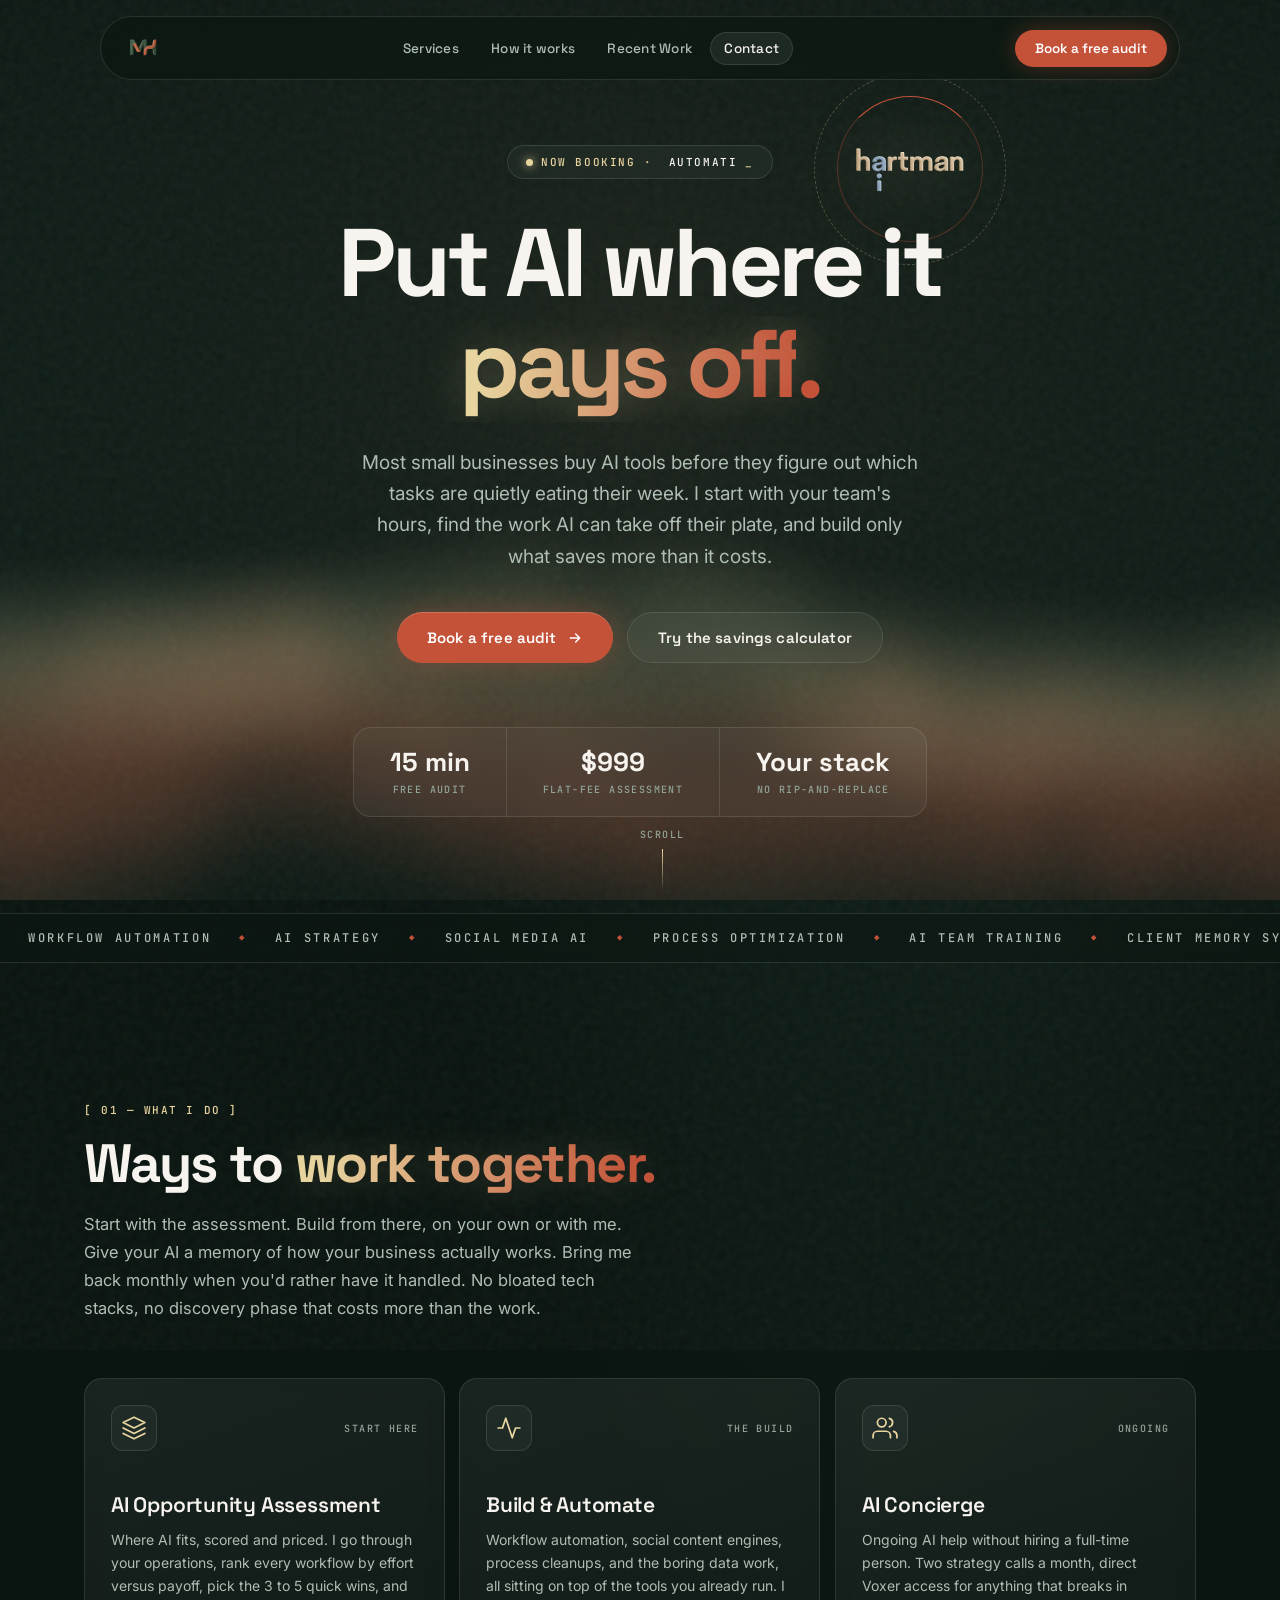
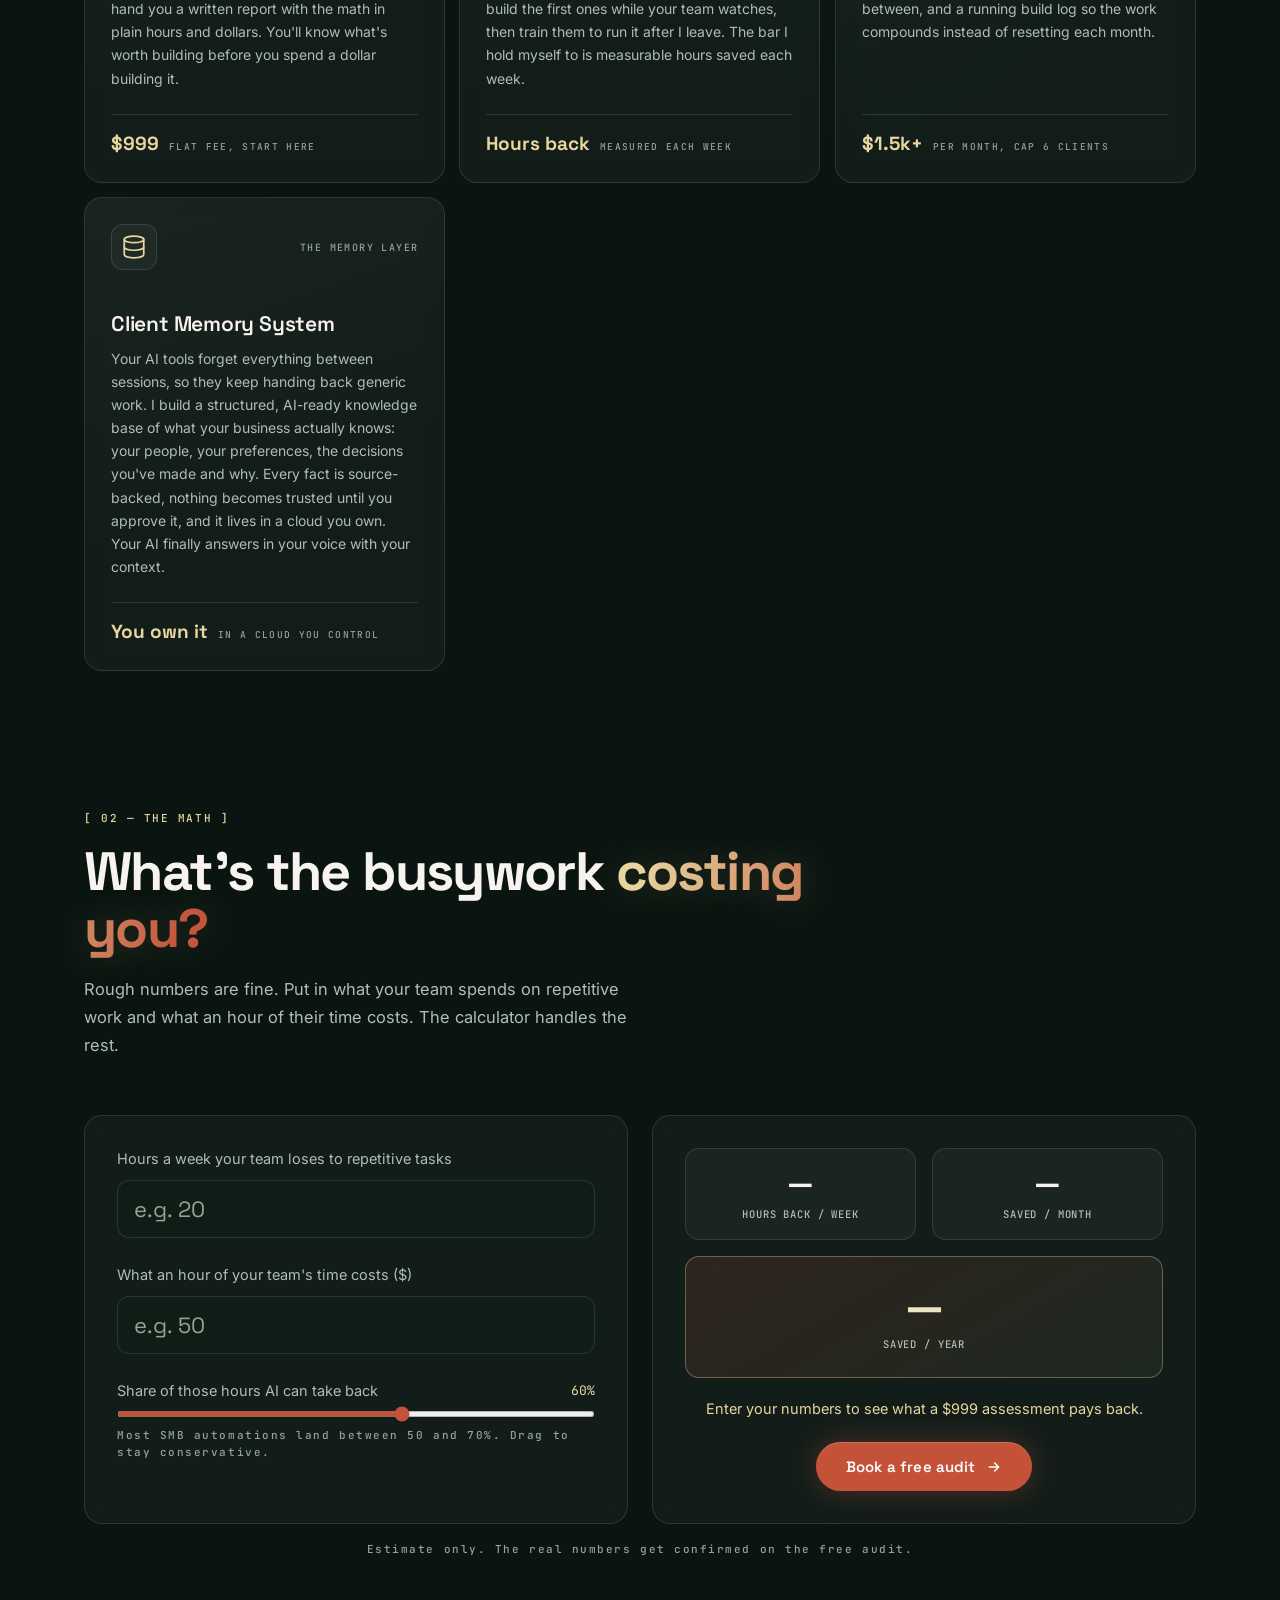
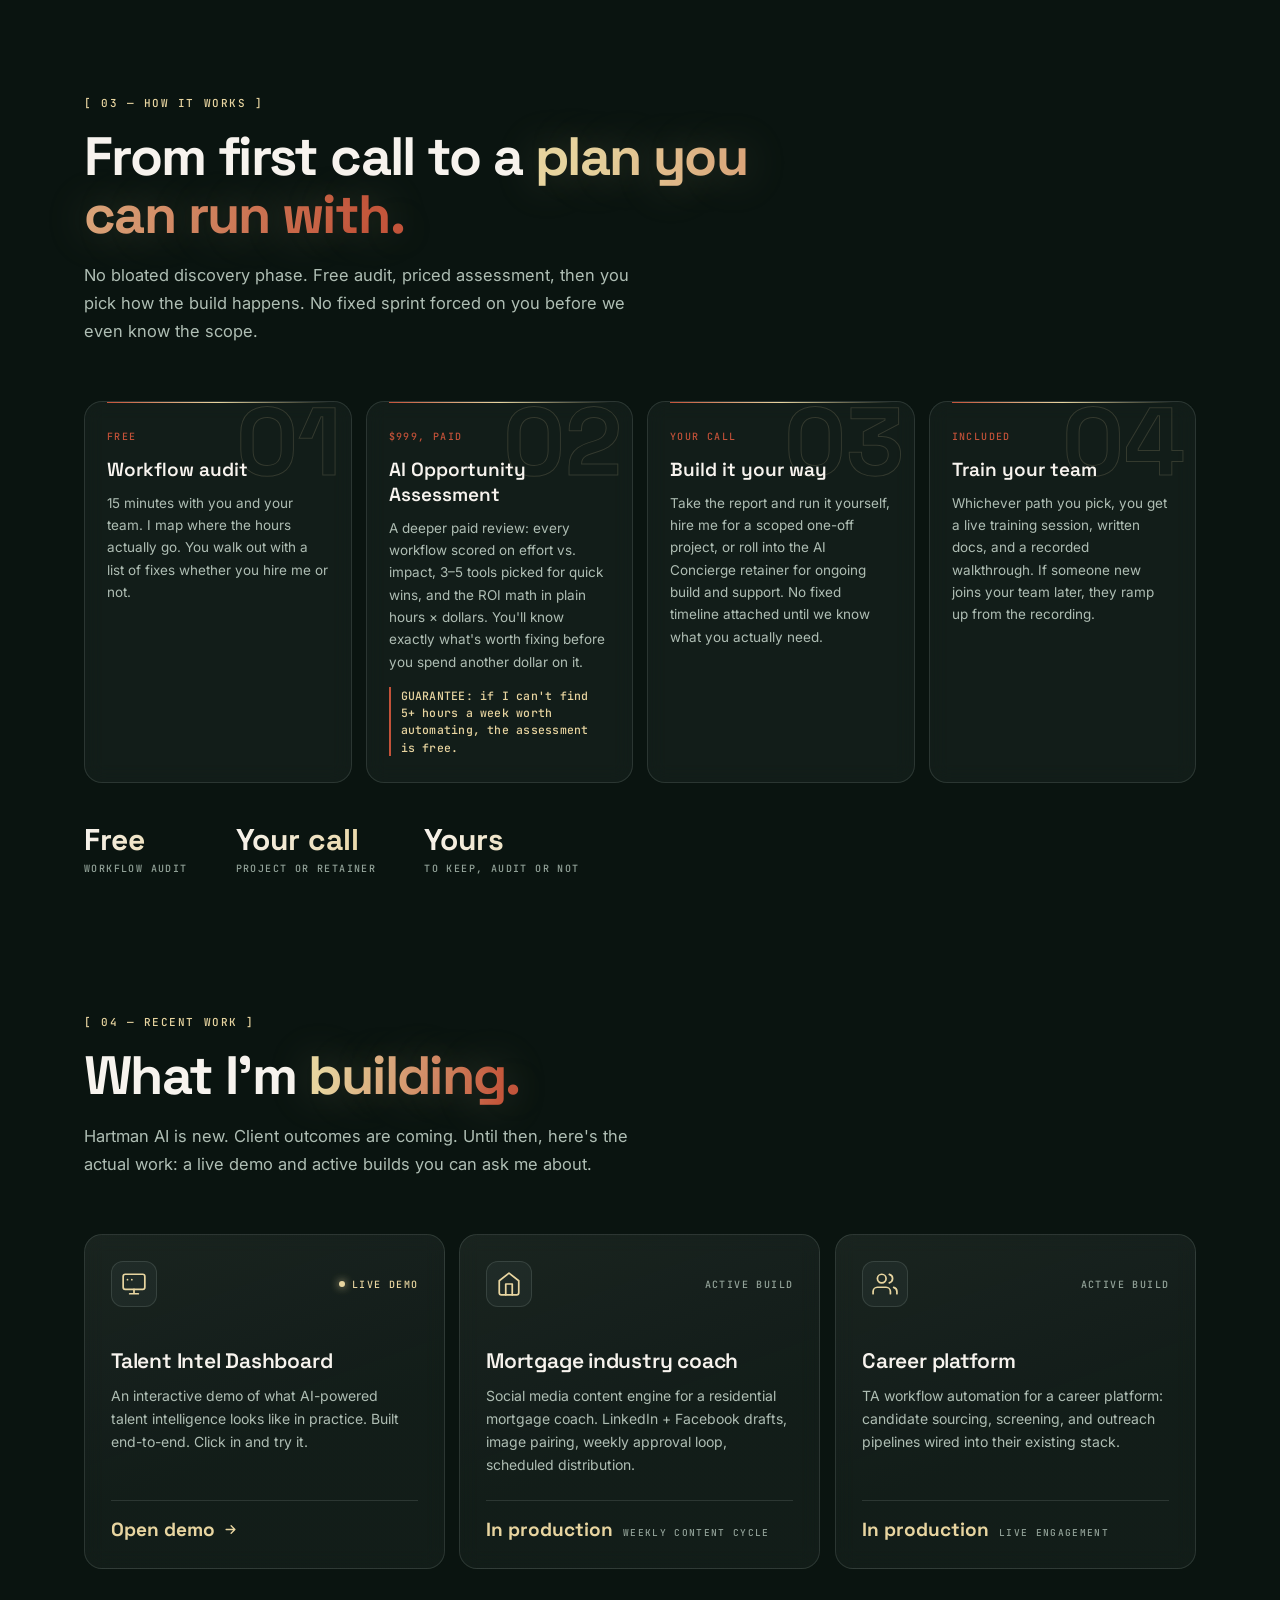
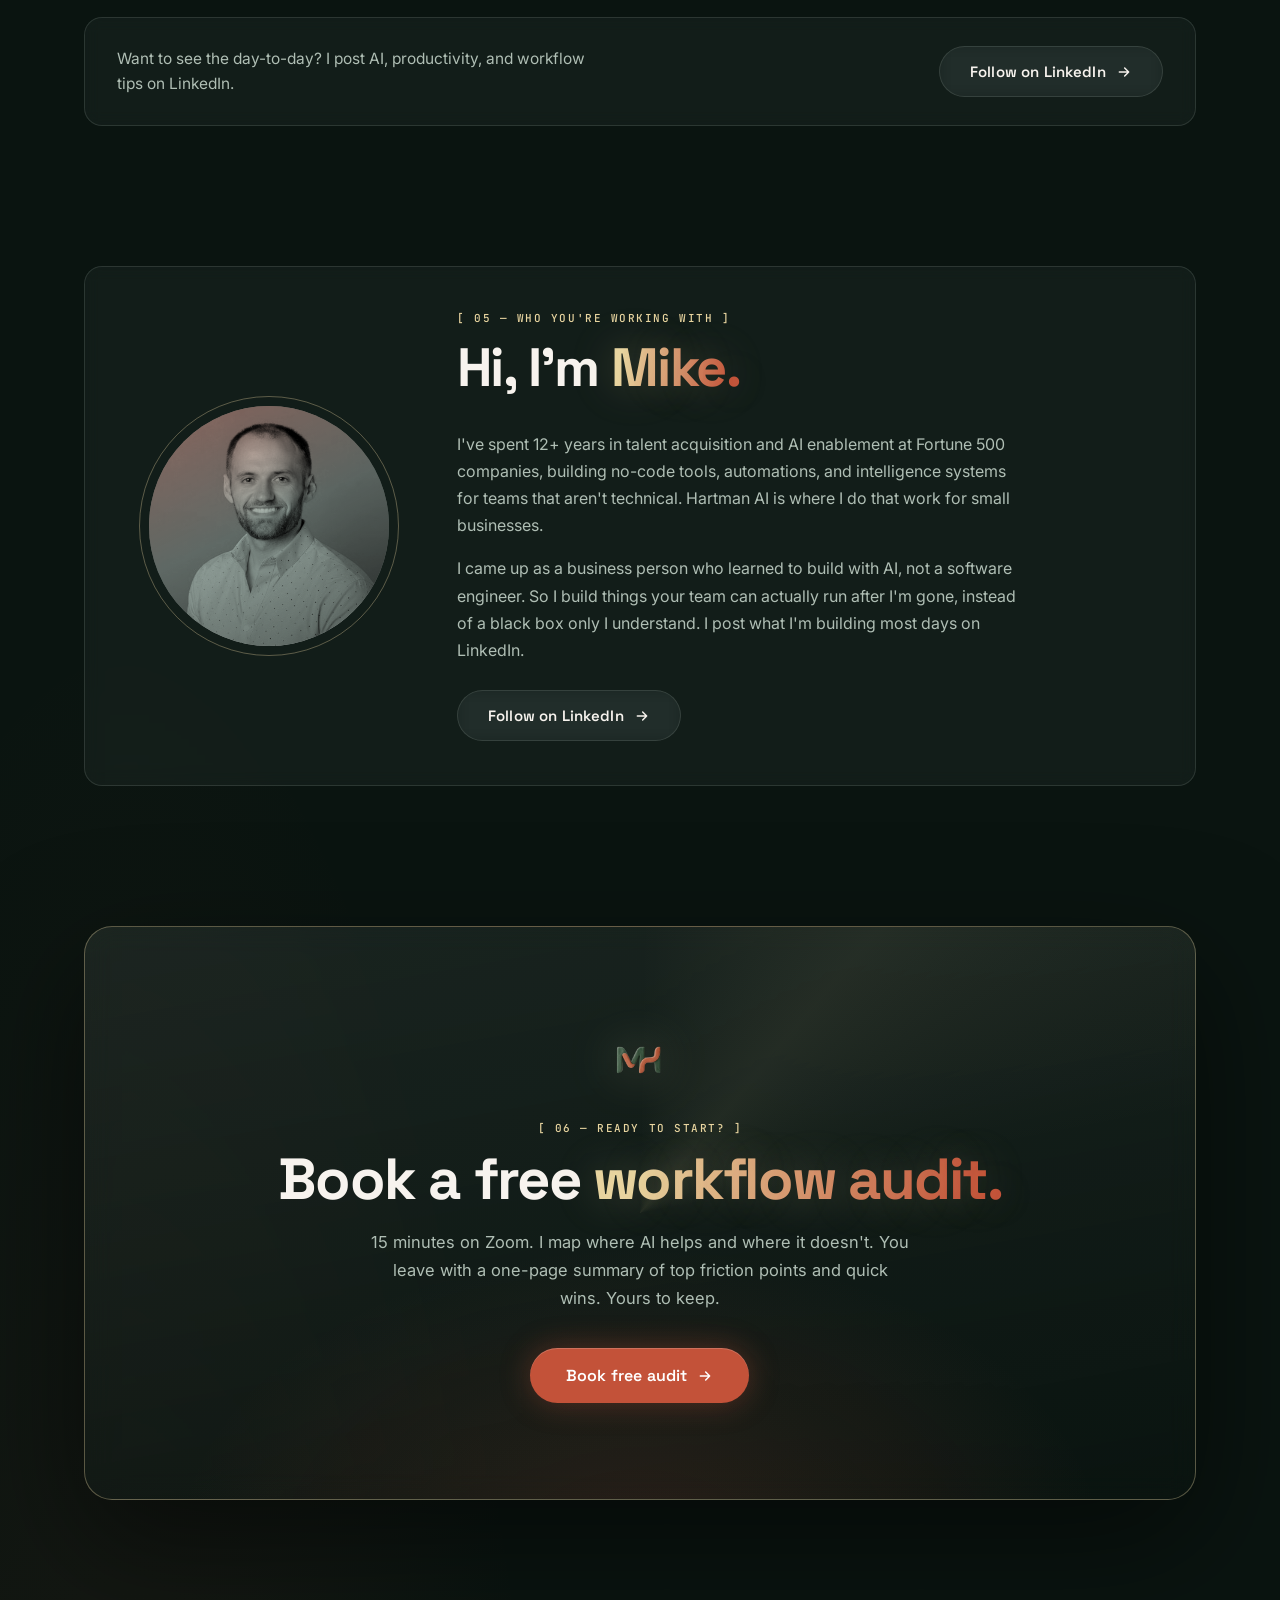
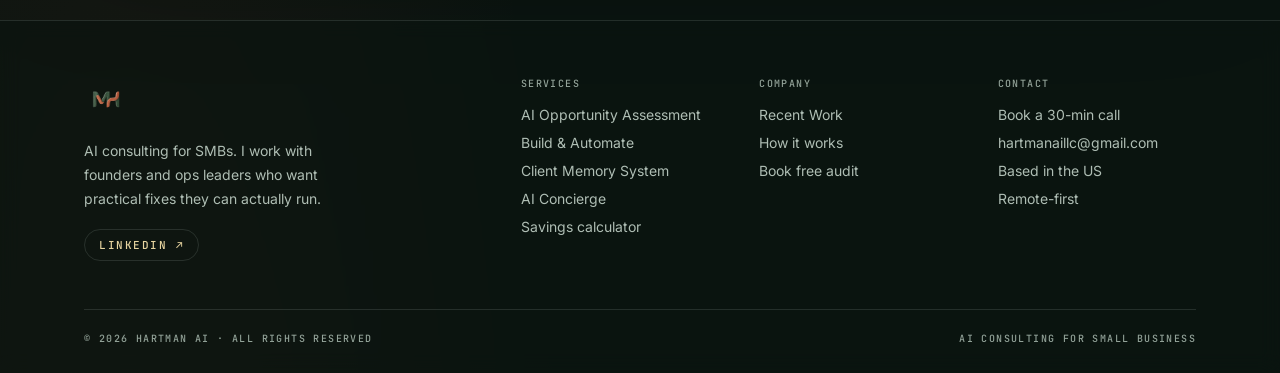
==== index.html @ edb27f1b "Services: numberless "Ways to work together" heading, keep balanced 3-col grid" ====
<!DOCTYPE html>
<html lang="en">
<head>
<meta charset="UTF-8">
<meta name="viewport" content="width=device-width, initial-scale=1.0">
<title>Hartman AI | AI consulting for small businesses</title>
<meta name="description" content="Hartman AI works with SMBs to automate the repetitive work, clean up social media, and put AI where it actually pays off. No 6-month engagements.">

<!-- Canonical + social cards. Update URLs when hartmanai.com custom domain returns. -->
<link rel="canonical" href="https://mhartman-11.github.io/hartmanai-site/">
<meta property="og:type" content="website">
<meta property="og:site_name" content="Hartman AI">
<meta property="og:title" content="Hartman AI | AI consulting for small businesses">
<meta property="og:description" content="I help small businesses automate the repetitive work and put AI where it actually pays off. No 6-month engagements, no buzzwords.">
<meta property="og:url" content="https://mhartman-11.github.io/hartmanai-site/">
<meta property="og:image" content="https://mhartman-11.github.io/hartmanai-site/assets/og-image.png">
<meta property="og:image:width" content="1200">
<meta property="og:image:height" content="630">
<meta name="twitter:card" content="summary_large_image">
<meta name="twitter:title" content="Hartman AI | AI consulting for small businesses">
<meta name="twitter:description" content="I help small businesses automate the repetitive work and put AI where it actually pays off.">
<meta name="twitter:image" content="https://mhartman-11.github.io/hartmanai-site/assets/og-image.png">

<meta name="theme-color" content="#0A1410">
<link rel="icon" type="image/png" sizes="32x32" href="assets/favicon-32.png">
<link rel="icon" type="image/png" sizes="64x64" href="assets/favicon-64.png">
<link rel="apple-touch-icon" href="assets/apple-touch-icon.png">

<link rel="preconnect" href="https://fonts.googleapis.com">
<link rel="preconnect" href="https://fonts.gstatic.com" crossorigin>
<link rel="stylesheet" href="https://fonts.googleapis.com/css2?family=Space+Grotesk:wght@400;500;600;700&family=Inter:wght@400;500;600&family=JetBrains+Mono:wght@400;500;700&display=swap">
<link rel="stylesheet" href="styles.css">
</head>
<body>

<!-- Flowing shader background — fixed, ties the whole page together -->
<canvas id="flow" class="flow" aria-hidden="true"></canvas>
<div class="grain" aria-hidden="true"></div>
<div class="cursor-glow" id="cursorGlow" aria-hidden="true"></div>

<!-- ── NAV: floating glass pill ────────────────── -->
<header class="nav-wrap">
  <nav class="nav" id="nav">
    <a href="#top" class="nav__brand">
      <img src="assets/mh-logo.png" alt="Hartman AI" class="nav__mark" width="250" height="250">
    </a>
    <div class="nav__links" id="navLinks">
      <a href="#services" class="nav__link">Services</a>
      <a href="#how" class="nav__link">How it works</a>
      <a href="#work" class="nav__link">Recent Work</a>
      <a href="#cta" class="nav__link">Contact</a>
    </div>
    <div class="nav__right">
      <a href="https://calendly.com/hartmanaillc/15-min-ai-assessment" target="_blank" rel="noopener" class="nav__cta" data-magnetic>Book a free audit</a>
      <button class="nav__toggle" id="navToggle" aria-label="Toggle menu" aria-expanded="false">
        <svg width="22" height="22" viewBox="0 0 24 24" fill="none" stroke="currentColor" stroke-width="2" stroke-linecap="round"><line x1="3" y1="7" x2="21" y2="7"/><line x1="3" y1="17" x2="21" y2="17"/></svg>
      </button>
    </div>
  </nav>
</header>

<main>
<!-- ── HERO ────────────────────────────────────── -->
<section class="hero" id="top">
  <div class="hero__inner">
    <div class="hero__status" data-hero-step>
      <span class="hero__status-dot" aria-hidden="true"></span>
      <span class="mono hero__status-sys">NOW BOOKING&nbsp;·&nbsp;</span>
      <span class="mono hero__status-word" id="heroWord">HOURS BACK</span>
      <span class="mono hero__status-caret" aria-hidden="true">_</span>
    </div>

    <h1 class="hero__title">
      <span class="line"><span class="line__inner" data-hero-line>Put AI where it</span></span>
      <span class="line"><span class="line__inner" data-hero-line><em class="glow-text">pays off</em><span class="accent-dot">.</span></span></span>
    </h1>

    <p class="hero__sub" data-hero-step>Most small businesses buy AI tools before they figure out which tasks are quietly eating their week. I start with your team's hours, find the work AI can take off their plate, and build only what saves more than it costs.</p>

    <div class="hero__ctas" data-hero-step>
      <a href="https://calendly.com/hartmanaillc/15-min-ai-assessment" target="_blank" rel="noopener" class="btn btn--primary" data-magnetic>
        Book a free audit
        <svg width="16" height="16" viewBox="0 0 24 24" fill="none" stroke="currentColor" stroke-width="2.2" stroke-linecap="round" stroke-linejoin="round" aria-hidden="true"><path d="M5 12h14M13 6l6 6-6 6"/></svg>
      </a>
      <a href="#calculator" class="btn btn--ghost" data-magnetic>Try the savings calculator</a>
    </div>

    <div class="hero__orb" data-hero-step aria-hidden="true">
      <div class="orb__ring orb__ring--1"></div>
      <div class="orb__ring orb__ring--2"></div>
      <img src="assets/hartman-wordmark.png" alt="Hartman AI" class="orb__mark" width="875" height="485" fetchpriority="high" id="heroOrb">
    </div>

    <div class="hero__stats" data-hero-step>
      <div class="stat"><div class="stat__num">15 min</div><div class="stat__label mono">FREE AUDIT</div></div>
      <div class="stat"><div class="stat__num">$999</div><div class="stat__label mono">FLAT-FEE ASSESSMENT</div></div>
      <div class="stat"><div class="stat__num">Your stack</div><div class="stat__label mono">NO RIP-AND-REPLACE</div></div>
    </div>
  </div>
  <div class="hero__scroll mono" data-hero-step aria-hidden="true">SCROLL<span class="hero__scroll-line"></span></div>
</section>

<!-- ── MARQUEE ─────────────────────────────────── -->
<div class="marquee" aria-hidden="true">
  <div class="marquee__track">
    <span class="marquee__seq">
      <span>Workflow Automation</span><i>◆</i><span>AI Strategy</span><i>◆</i><span>Social Media AI</span><i>◆</i><span>Process Optimization</span><i>◆</i><span>AI Team Training</span><i>◆</i><span>Client Memory System</span><i>◆</i><span>AI Concierge</span><i>◆</i>
    </span>
    <span class="marquee__seq" aria-hidden="true">
      <span>Workflow Automation</span><i>◆</i><span>AI Strategy</span><i>◆</i><span>Social Media AI</span><i>◆</i><span>Process Optimization</span><i>◆</i><span>AI Team Training</span><i>◆</i><span>Client Memory System</span><i>◆</i><span>AI Concierge</span><i>◆</i>
    </span>
  </div>
</div>

<!-- ── SERVICES: bento grid ────────────────────── -->
<section class="section" id="services">
  <div class="section__head" data-reveal>
    <div class="section__index mono">[ 01 — WHAT I DO ]</div>
    <h2 class="section__title">Ways to <em class="glow-text">work together.</em></h2>
    <p class="section__lead">Start with the assessment. Build from there, on your own or with me. Give your AI a memory of how your business actually works. Bring me back monthly when you'd rather have it handled. No bloated tech stacks, no discovery phase that costs more than the work.</p>
  </div>

  <div class="bento bento--three">
    <article class="card" data-reveal data-tilt>
      <div class="card__glow" aria-hidden="true"></div>
      <div class="card__top">
        <div class="card__icon"><svg width="26" height="26" viewBox="0 0 24 24" fill="none" stroke="currentColor" stroke-width="1.6" stroke-linecap="round" stroke-linejoin="round"><path d="M12 2L2 7l10 5 10-5-10-5z"/><path d="M2 17l10 5 10-5"/><path d="M2 12l10 5 10-5"/></svg></div>
        <span class="card__tag mono">START HERE</span>
      </div>
      <h3 class="card__title">AI Opportunity Assessment</h3>
      <p class="card__body">Where AI fits, scored and priced. I go through your operations, rank every workflow by effort versus payoff, pick the 3 to 5 quick wins, and hand you a written report with the math in plain hours and dollars. You'll know what's worth building before you spend a dollar building it.</p>
      <div class="card__stat"><span class="card__stat-num">$999</span><span class="card__stat-label mono">FLAT FEE, START HERE</span></div>
    </article>

    <article class="card" data-reveal data-tilt>
      <div class="card__glow" aria-hidden="true"></div>
      <div class="card__top">
        <div class="card__icon"><svg width="26" height="26" viewBox="0 0 24 24" fill="none" stroke="currentColor" stroke-width="1.6" stroke-linecap="round" stroke-linejoin="round"><polyline points="22 12 18 12 15 21 9 3 6 12 2 12"/></svg></div>
        <span class="card__tag mono">THE BUILD</span>
      </div>
      <h3 class="card__title">Build &amp; Automate</h3>
      <p class="card__body">Workflow automation, social content engines, process cleanups, and the boring data work, all sitting on top of the tools you already run. I build the first ones while your team watches, then train them to run it after I leave. The bar I hold myself to is measurable hours saved each week.</p>
      <div class="card__stat"><span class="card__stat-num">Hours back</span><span class="card__stat-label mono">MEASURED EACH WEEK</span></div>
    </article>

    <article class="card" data-reveal data-tilt>
      <div class="card__glow" aria-hidden="true"></div>
      <div class="card__top">
        <div class="card__icon"><svg width="26" height="26" viewBox="0 0 24 24" fill="none" stroke="currentColor" stroke-width="1.6" stroke-linecap="round" stroke-linejoin="round"><path d="M17 21v-2a4 4 0 0 0-4-4H5a4 4 0 0 0-4 4v2"/><circle cx="9" cy="7" r="4"/><path d="M23 21v-2a4 4 0 0 0-3-3.87M16 3.13a4 4 0 0 1 0 7.75"/></svg></div>
        <span class="card__tag mono">ONGOING</span>
      </div>
      <h3 class="card__title">AI Concierge</h3>
      <p class="card__body">Ongoing AI help without hiring a full-time person. Two strategy calls a month, direct Voxer access for anything that breaks in between, and a running build log so the work compounds instead of resetting each month.</p>
      <div class="card__stat"><span class="card__stat-num">$1.5k+</span><span class="card__stat-label mono">PER MONTH, CAP 6 CLIENTS</span></div>
    </article>

    <article class="card" data-reveal data-tilt>
      <div class="card__glow" aria-hidden="true"></div>
      <div class="card__top">
        <div class="card__icon"><svg width="26" height="26" viewBox="0 0 24 24" fill="none" stroke="currentColor" stroke-width="1.6" stroke-linecap="round" stroke-linejoin="round"><ellipse cx="12" cy="5" rx="9" ry="3"/><path d="M3 5v14c0 1.7 4 3 9 3s9-1.3 9-3V5"/><path d="M3 12c0 1.7 4 3 9 3s9-1.3 9-3"/></svg></div>
        <span class="card__tag mono">THE MEMORY LAYER</span>
      </div>
      <h3 class="card__title">Client Memory System</h3>
      <p class="card__body">Your AI tools forget everything between sessions, so they keep handing back generic work. I build a structured, AI-ready knowledge base of what your business actually knows: your people, your preferences, the decisions you've made and why. Every fact is source-backed, nothing becomes trusted until you approve it, and it lives in a cloud you own. Your AI finally answers in your voice with your context.</p>
      <div class="card__stat"><span class="card__stat-num">You own it</span><span class="card__stat-label mono">IN A CLOUD YOU CONTROL</span></div>
    </article>
  </div>
</section>

<!-- ── ROI CALCULATOR ──────────────────────────── -->
<section class="section" id="calculator">
  <div class="section__head" data-reveal>
    <div class="section__index mono">[ 02 — THE MATH ]</div>
    <h2 class="section__title">What's the busywork <em class="glow-text">costing you?</em></h2>
    <p class="section__lead">Rough numbers are fine. Put in what your team spends on repetitive work and what an hour of their time costs. The calculator handles the rest.</p>
  </div>

  <div class="calc" data-reveal>
    <div class="calc__inputs">
      <label class="calc__field">
        <span class="calc__label">Hours a week your team loses to repetitive tasks</span>
        <input type="number" id="calcHours" class="calc__input" min="0" max="2000" inputmode="numeric" placeholder="e.g. 20">
      </label>
      <label class="calc__field">
        <span class="calc__label">What an hour of your team's time costs ($)</span>
        <input type="number" id="calcRate" class="calc__input" min="0" max="1000" inputmode="numeric" placeholder="e.g. 50">
      </label>
      <label class="calc__field">
        <span class="calc__label">Share of those hours AI can take back <span class="calc__pct" id="calcPctLabel">60%</span></span>
        <input type="range" id="calcPct" class="calc__range" min="30" max="80" step="5" value="60">
        <span class="calc__hint mono">Most SMB automations land between 50 and 70%. Drag to stay conservative.</span>
      </label>
    </div>

    <div class="calc__results" aria-live="polite">
      <div class="calc__row">
        <div class="calc__result">
          <div class="calc__result-num" id="calcWeekly">—</div>
          <div class="calc__result-label mono">HOURS BACK / WEEK</div>
        </div>
        <div class="calc__result">
          <div class="calc__result-num" id="calcMonth">—</div>
          <div class="calc__result-label mono">SAVED / MONTH</div>
        </div>
      </div>
      <div class="calc__result calc__result--hero">
        <div class="calc__result-num" id="calcYear">—</div>
        <div class="calc__result-label mono">SAVED / YEAR</div>
      </div>
      <p class="calc__payback" id="calcPayback">Enter your numbers to see what a $999 assessment pays back.</p>
      <a href="https://calendly.com/hartmanaillc/15-min-ai-assessment" target="_blank" rel="noopener" class="btn btn--primary" data-magnetic>
        Book a free audit
        <svg width="16" height="16" viewBox="0 0 24 24" fill="none" stroke="currentColor" stroke-width="2.2" stroke-linecap="round" stroke-linejoin="round" aria-hidden="true"><path d="M5 12h14M13 6l6 6-6 6"/></svg>
      </a>
    </div>
  </div>
  <p class="calc__disclaimer mono" data-reveal>Estimate only. The real numbers get confirmed on the free audit.</p>
</section>

<!-- ── HOW IT WORKS ────────────────────────────── -->
<section class="section" id="how">
  <div class="section__head" data-reveal>
    <div class="section__index mono">[ 03 — HOW IT WORKS ]</div>
    <h2 class="section__title">From first call to a <em class="glow-text">plan you can run with.</em></h2>
    <p class="section__lead">No bloated discovery phase. Free audit, priced assessment, then you pick how the build happens. No fixed sprint forced on you before we even know the scope.</p>
  </div>

  <div class="steps">
    <div class="step" data-reveal>
      <div class="step__ghost" aria-hidden="true">01</div>
      <div class="step__meta mono">FREE</div>
      <h3 class="step__title">Workflow audit</h3>
      <p class="step__body">15 minutes with you and your team. I map where the hours actually go. You walk out with a list of fixes whether you hire me or not.</p>
    </div>
    <div class="step" data-reveal>
      <div class="step__ghost" aria-hidden="true">02</div>
      <div class="step__meta mono">$999, PAID</div>
      <h3 class="step__title">AI Opportunity Assessment</h3>
      <p class="step__body">A deeper paid review: every workflow scored on effort vs. impact, 3–5 tools picked for quick wins, and the ROI math in plain hours × dollars. You'll know exactly what's worth fixing before you spend another dollar on it.</p>
      <p class="step__guarantee mono">GUARANTEE: if I can't find 5+ hours a week worth automating, the assessment is free.</p>
    </div>
    <div class="step" data-reveal>
      <div class="step__ghost" aria-hidden="true">03</div>
      <div class="step__meta mono">YOUR CALL</div>
      <h3 class="step__title">Build it your way</h3>
      <p class="step__body">Take the report and run it yourself, hire me for a scoped one-off project, or roll into the AI Concierge retainer for ongoing build and support. No fixed timeline attached until we know what you actually need.</p>
    </div>
    <div class="step" data-reveal>
      <div class="step__ghost" aria-hidden="true">04</div>
      <div class="step__meta mono">INCLUDED</div>
      <h3 class="step__title">Train your team</h3>
      <p class="step__body">Whichever path you pick, you get a live training session, written docs, and a recorded walkthrough. If someone new joins your team later, they ramp up from the recording.</p>
    </div>
  </div>

  <div class="how__stats" data-reveal>
    <div class="stat"><div class="stat__num">Free</div><div class="stat__label mono">WORKFLOW AUDIT</div></div>
    <div class="stat"><div class="stat__num">Your call</div><div class="stat__label mono">PROJECT OR RETAINER</div></div>
    <div class="stat"><div class="stat__num">Yours</div><div class="stat__label mono">TO KEEP, AUDIT OR NOT</div></div>
  </div>
</section>

<!-- ── RECENT WORK ─────────────────────────────── -->
<section class="section" id="work">
  <div class="section__head" data-reveal>
    <div class="section__index mono">[ 04 — RECENT WORK ]</div>
    <h2 class="section__title">What I'm <em class="glow-text">building.</em></h2>
    <p class="section__lead">Hartman AI is new. Client outcomes are coming. Until then, here's the actual work: a live demo and active builds you can ask me about.</p>
  </div>

  <div class="bento bento--three">
    <a href="https://talent-intel-dashboard.pages.dev/" target="_blank" rel="noopener" class="card card--link" data-reveal data-tilt>
      <div class="card__glow" aria-hidden="true"></div>
      <div class="card__top">
        <div class="card__icon"><svg width="26" height="26" viewBox="0 0 24 24" fill="none" stroke="currentColor" stroke-width="1.6" stroke-linecap="round" stroke-linejoin="round"><rect x="2" y="3" width="20" height="14" rx="2"/><path d="M8 21h8M12 17v4"/><path d="M6 8h.01M10 8h.01"/></svg></div>
        <span class="card__tag card__tag--live mono"><span class="live-dot" aria-hidden="true"></span>LIVE DEMO</span>
      </div>
      <h3 class="card__title">Talent Intel Dashboard</h3>
      <p class="card__body">An interactive demo of what AI-powered talent intelligence looks like in practice. Built end-to-end. Click in and try it.</p>
      <div class="card__stat"><span class="card__stat-num card__open">Open demo
        <svg width="15" height="15" viewBox="0 0 24 24" fill="none" stroke="currentColor" stroke-width="2.2" stroke-linecap="round" stroke-linejoin="round" aria-hidden="true"><path d="M5 12h14M13 6l6 6-6 6"/></svg></span>
      </div>
    </a>

    <article class="card" data-reveal data-tilt>
      <div class="card__glow" aria-hidden="true"></div>
      <div class="card__top">
        <div class="card__icon"><svg width="26" height="26" viewBox="0 0 24 24" fill="none" stroke="currentColor" stroke-width="1.6" stroke-linecap="round" stroke-linejoin="round"><path d="M3 9l9-7 9 7v11a2 2 0 0 1-2 2H5a2 2 0 0 1-2-2z"/><polyline points="9 22 9 12 15 12 15 22"/></svg></div>
        <span class="card__tag mono">ACTIVE BUILD</span>
      </div>
      <h3 class="card__title">Mortgage industry coach</h3>
      <p class="card__body">Social media content engine for a residential mortgage coach. LinkedIn + Facebook drafts, image pairing, weekly approval loop, scheduled distribution.</p>
      <div class="card__stat"><span class="card__stat-num">In production</span><span class="card__stat-label mono">WEEKLY CONTENT CYCLE</span></div>
    </article>

    <article class="card" data-reveal data-tilt>
      <div class="card__glow" aria-hidden="true"></div>
      <div class="card__top">
        <div class="card__icon"><svg width="26" height="26" viewBox="0 0 24 24" fill="none" stroke="currentColor" stroke-width="1.6" stroke-linecap="round" stroke-linejoin="round"><path d="M17 21v-2a4 4 0 0 0-4-4H5a4 4 0 0 0-4 4v2"/><circle cx="9" cy="7" r="4"/><path d="M23 21v-2a4 4 0 0 0-3-3.87M16 3.13a4 4 0 0 1 0 7.75"/></svg></div>
        <span class="card__tag mono">ACTIVE BUILD</span>
      </div>
      <h3 class="card__title">Career platform</h3>
      <p class="card__body">TA workflow automation for a career platform: candidate sourcing, screening, and outreach pipelines wired into their existing stack.</p>
      <div class="card__stat"><span class="card__stat-num">In production</span><span class="card__stat-label mono">LIVE ENGAGEMENT</span></div>
    </article>
  </div>

  <div class="work__follow" data-reveal>
    <p class="work__follow-copy">Want to see the day-to-day? I post AI, productivity, and workflow tips on LinkedIn.</p>
    <a href="https://www.linkedin.com/in/mike-hartman-13614224/recent-activity/all/" target="_blank" rel="noopener" class="btn btn--ghost" data-magnetic>Follow on LinkedIn
      <svg width="16" height="16" viewBox="0 0 24 24" fill="none" stroke="currentColor" stroke-width="2.2" stroke-linecap="round" stroke-linejoin="round" aria-hidden="true"><path d="M5 12h14M13 6l6 6-6 6"/></svg>
    </a>
  </div>
</section>

<!-- ── FOUNDER ─────────────────────────────────── -->
<section class="section" id="founder">
  <div class="founder" data-reveal>
    <div class="founder__photo-wrap">
      <img src="assets/founder.jpg" alt="Mike Hartman, founder of Hartman AI" class="founder__photo" width="400" height="400" loading="lazy">
      <div class="founder__photo-ring" aria-hidden="true"></div>
    </div>
    <div class="founder__body">
      <div class="section__index mono">[ 05 — WHO YOU'RE WORKING WITH ]</div>
      <h2 class="section__title">Hi, I'm <em class="glow-text">Mike.</em></h2>
      <p class="founder__lead">I've spent 12+ years in talent acquisition and AI enablement at Fortune 500 companies, building no-code tools, automations, and intelligence systems for teams that aren't technical. Hartman AI is where I do that work for small businesses.</p>
      <p class="founder__lead">I came up as a business person who learned to build with AI, not a software engineer. So I build things your team can actually run after I'm gone, instead of a black box only I understand. I post what I'm building most days on LinkedIn.</p>
      <a href="https://www.linkedin.com/in/mike-hartman-13614224/recent-activity/all/" target="_blank" rel="noopener" class="btn btn--ghost" data-magnetic>Follow on LinkedIn
        <svg width="16" height="16" viewBox="0 0 24 24" fill="none" stroke="currentColor" stroke-width="2.2" stroke-linecap="round" stroke-linejoin="round" aria-hidden="true"><path d="M5 12h14M13 6l6 6-6 6"/></svg>
      </a>
    </div>
  </div>
</section>

<!-- ── CTA ─────────────────────────────────────── -->
<section class="section section--cta" id="cta">
  <div class="cta-panel" data-reveal>
    <div class="cta-panel__beam" aria-hidden="true"></div>
    <img src="assets/mh-logo.png" alt="" class="cta-panel__mark" width="250" height="250" loading="lazy">
    <div class="section__index mono">[ 06 — READY TO START? ]</div>
    <h2 class="cta-panel__title">Book a free <em class="glow-text">workflow audit.</em></h2>
    <p class="cta-panel__sub">15 minutes on Zoom. I map where AI helps and where it doesn't. You leave with a one-page summary of top friction points and quick wins. Yours to keep.</p>
    <div class="cta-panel__ctas">
      <a href="https://calendly.com/hartmanaillc/15-min-ai-assessment" target="_blank" rel="noopener" class="btn btn--primary btn--lg" data-magnetic>
        Book free audit
        <svg width="16" height="16" viewBox="0 0 24 24" fill="none" stroke="currentColor" stroke-width="2.2" stroke-linecap="round" stroke-linejoin="round" aria-hidden="true"><path d="M5 12h14M13 6l6 6-6 6"/></svg>
      </a>
    </div>
  </div>
</section>
</main>

<!-- ── FOOTER ──────────────────────────────────── -->
<footer class="footer">
  <div class="footer__inner">
    <div class="footer__cols">
      <div class="footer__brand">
        <a href="#top" class="nav__brand">
          <img src="assets/mh-logo.png" alt="Hartman AI" class="nav__mark" width="250" height="250" loading="lazy">
        </a>
        <p class="footer__blurb">AI consulting for SMBs. I work with founders and ops leaders who want practical fixes they can actually run.</p>
        <a href="https://www.linkedin.com/in/mike-hartman-13614224/recent-activity/all/" target="_blank" rel="noopener" class="footer__social mono">LINKEDIN ↗</a>
      </div>
      <div>
        <div class="footer__head mono">SERVICES</div>
        <div class="footer__list">
          <a href="#services" class="footer__link">AI Opportunity Assessment</a>
          <a href="#services" class="footer__link">Build &amp; Automate</a>
          <a href="#services" class="footer__link">Client Memory System</a>
          <a href="#services" class="footer__link">AI Concierge</a>
          <a href="#calculator" class="footer__link">Savings calculator</a>
        </div>
      </div>
      <div>
        <div class="footer__head mono">COMPANY</div>
        <div class="footer__list">
          <a href="#work" class="footer__link">Recent Work</a>
          <a href="#how" class="footer__link">How it works</a>
          <a href="#cta" class="footer__link">Book free audit</a>
        </div>
      </div>
      <div>
        <div class="footer__head mono">CONTACT</div>
        <div class="footer__list">
          <a href="https://calendly.com/hartmanaillc/30min" target="_blank" rel="noopener" class="footer__link">Book a 30-min call</a>
          <a href="mailto:hartmanaillc@gmail.com" class="footer__link">hartmanaillc@gmail.com</a>
          <span class="footer__link footer__link--static">Based in the US</span>
          <span class="footer__link footer__link--static">Remote-first</span>
        </div>
      </div>
    </div>
    <div class="footer__bottom">
      <span class="mono footer__copy">© 2026 HARTMAN AI · ALL RIGHTS RESERVED</span>
      <span class="mono footer__copy">AI CONSULTING FOR SMALL BUSINESS</span>
    </div>
  </div>
</footer>

<script src="flow.js"></script>
<script src="main.js"></script>
</body>
</html>
---- styles.css ----
/* ============================================================
   HARTMAN AI — site styles v4 "FLOW"
   Dark futuristic skin. Same brand hues, inverted world:
   deep-forest field, cream type, terracotta energy, ochre glow.
   Fonts load via <link> in index.html — never @import.
   ============================================================ */

:root {
  /* Brand hues, dark-theme scale */
  --bg-deep:      #0A1410;   /* near-black forest */
  --bg-panel:     #0F1D17;
  --forest:       #1C3329;
  --forest-mid:   #2E5243;
  --mint:         #D4E6DF;
  --terracotta:   #C35239;   /* 4.58:1 with white text */
  --terra-dark:   #9E3D27;
  --ochre:        #E8D5A0;
  --cream:        #F7F3EE;
  --text:         #F7F3EE;
  --text-muted:   #AFBEB4;   /* ≥4.5:1 on bg-deep */
  --text-faint:   #93A399;

  --glass:        rgba(212, 230, 223, 0.045);
  --glass-strong: rgba(212, 230, 223, 0.08);
  --line:         rgba(212, 230, 223, 0.13);
  --line-bright:  rgba(232, 213, 160, 0.35);

  --font-display: 'Space Grotesk', 'Helvetica Neue', Arial, sans-serif;
  --font-body:    'Inter', 'Helvetica Neue', Arial, sans-serif;
  --font-mono:    'JetBrains Mono', 'SF Mono', Menlo, monospace;

  --ease-out-expo: cubic-bezier(0.16, 1, 0.3, 1);
  --ease-spring:   cubic-bezier(0.34, 1.56, 0.64, 1);

  /* z-scale */
  --z-bg: -2; --z-grain: 1; --z-content: 2; --z-nav: 50; --z-cursor: 60;

  --nav-h: 64px;
  --radius: 18px;
}

* { margin: 0; padding: 0; box-sizing: border-box; }
html { scroll-behavior: smooth; }
body {
  font-family: var(--font-body);
  -webkit-font-smoothing: antialiased;
  -moz-osx-font-smoothing: grayscale;
  background:
    radial-gradient(ellipse 80% 60% at 70% -10%, rgba(46, 82, 67, 0.35) 0%, transparent 60%),
    radial-gradient(ellipse 60% 50% at 10% 110%, rgba(195, 82, 57, 0.10) 0%, transparent 60%),
    var(--bg-deep);
  color: var(--text);
  overflow-x: hidden;
}
::selection { background: var(--terracotta); color: white; }
a { color: inherit; text-decoration: none; }
button { font: inherit; cursor: pointer; border: none; background: none; color: inherit; }
img, svg { display: block; max-width: 100%; height: auto; }

:focus-visible {
  outline: 2px solid var(--ochre);
  outline-offset: 3px;
  border-radius: 4px;
}

.mono {
  font-family: var(--font-mono);
  font-size: 11px;
  font-weight: 500;
  letter-spacing: 0.14em;
}

/* ── FLOW BACKGROUND ─────────────────────────── */
.flow {
  position: fixed; inset: 0;
  width: 100%; height: 100%;
  z-index: var(--z-bg);
  pointer-events: none;
}
.grain {
  position: fixed; inset: -50%;
  width: 200%; height: 200%;
  z-index: var(--z-grain);
  pointer-events: none;
  opacity: 0.05;
  background-image: url("data:image/svg+xml,%3Csvg viewBox='0 0 256 256' xmlns='http://www.w3.org/2000/svg'%3E%3Cfilter id='n'%3E%3CfeTurbulence type='fractalNoise' baseFrequency='0.9' numOctaves='2' stitchTiles='stitch'/%3E%3C/filter%3E%3Crect width='100%25' height='100%25' filter='url(%23n)'/%3E%3C/svg%3E");
  animation: grain-shift 9s steps(8) infinite;
}
@keyframes grain-shift {
  0%, 100% { transform: translate(0, 0); }
  25%      { transform: translate(2%, -3%); }
  50%      { transform: translate(-2%, 2%); }
  75%      { transform: translate(3%, 1%); }
}

.cursor-glow {
  position: fixed; left: 0; top: 0;
  width: 520px; height: 520px;
  margin: -260px 0 0 -260px;
  z-index: var(--z-cursor);
  pointer-events: none;
  background: radial-gradient(circle, rgba(195, 82, 57, 0.10) 0%, rgba(232, 213, 160, 0.04) 35%, transparent 65%);
  opacity: 0;
  transition: opacity 600ms;
}
.cursor-glow.is-on { opacity: 1; }

/* Content sits above grain */
section, header, footer, .marquee { position: relative; z-index: var(--z-content); }

/* ── NAV: floating glass pill ────────────────── */
.nav-wrap {
  position: fixed; top: 16px; left: 16px; right: 16px;
  z-index: var(--z-nav);
  display: flex; justify-content: center;
}
.nav {
  width: 100%; max-width: 1080px;
  height: var(--nav-h);
  display: flex; align-items: center; justify-content: space-between;
  gap: 16px;
  padding: 0 12px 0 20px;
  border-radius: 9999px;
  background: rgba(10, 20, 16, 0.55);
  border: 1px solid var(--line);
  backdrop-filter: blur(16px) saturate(1.3);
  -webkit-backdrop-filter: blur(16px) saturate(1.3);
  transition: background 300ms, border-color 300ms, box-shadow 300ms;
}
.nav.scrolled {
  background: rgba(10, 20, 16, 0.78);
  border-color: rgba(232, 213, 160, 0.18);
  box-shadow: 0 12px 40px rgba(0, 0, 0, 0.45);
}
.nav__brand { display: inline-flex; align-items: center; gap: 10px; }
.nav__mark { width: 46px; height: 46px; object-fit: contain; }
.nav__links { display: flex; gap: 4px; }
.nav__link {
  font-family: var(--font-display);
  font-size: 13.5px; font-weight: 500;
  letter-spacing: 0.02em;
  color: var(--text-muted);
  padding: 8px 14px;
  border-radius: 9999px;
  transition: color 200ms, background 200ms;
}
.nav__link:hover { color: var(--cream); background: var(--glass-strong); }
.nav__link.is-active { color: var(--cream); background: var(--glass-strong); box-shadow: inset 0 0 0 1px var(--line); }
.nav__right { display: flex; align-items: center; gap: 8px; }
.nav__cta {
  font-family: var(--font-display);
  font-size: 13.5px; font-weight: 600;
  background: var(--terracotta); color: white;
  padding: 10px 20px;
  border-radius: 9999px;
  box-shadow: 0 0 24px rgba(195, 82, 57, 0.35);
  transition: background 200ms, box-shadow 300ms;
  will-change: transform;
}
.nav__cta:hover { background: var(--terra-dark); box-shadow: 0 0 36px rgba(195, 82, 57, 0.55); }
.nav__toggle { display: none; }

/* ── HERO ────────────────────────────────────── */
.hero {
  min-height: 100svh;
  display: flex; flex-direction: column;
  align-items: center; justify-content: flex-start;
  text-align: center;
  padding: calc(var(--nav-h) + clamp(56px, 9vh, 110px)) 24px 96px;
  position: relative;
  overflow: hidden;
}
.hero__inner {
  position: relative;
  max-width: 1060px;
  display: flex; flex-direction: column; align-items: center;
}

[data-hero-step] {
  opacity: 0; transform: translateY(16px);
  transition: opacity 700ms var(--ease-out-expo), transform 700ms var(--ease-out-expo);
  transition-delay: var(--hero-delay, 0ms);
}
[data-hero-step].is-in { opacity: 1; transform: translateY(0); }

.hero__status {
  display: inline-flex; align-items: center; gap: 8px;
  padding: 9px 18px;
  border-radius: 9999px;
  border: 1px solid var(--line);
  background: var(--glass);
  backdrop-filter: blur(8px);
  -webkit-backdrop-filter: blur(8px);
  color: var(--ochre);
  margin-bottom: 36px;
}
.hero__status-dot {
  width: 7px; height: 7px; border-radius: 50%;
  background: var(--ochre);
  box-shadow: 0 0 10px var(--ochre);
  animation: pulse 2.4s ease-in-out infinite;
}
@keyframes pulse {
  0%, 100% { opacity: 1; }
  50%      { opacity: 0.35; }
}
.hero__status-word { color: var(--cream); }
.hero__status-caret { color: var(--ochre); animation: blink 1.1s steps(1) infinite; }
@keyframes blink { 50% { opacity: 0; } }

.hero__title {
  font-family: var(--font-display);
  font-size: clamp(44px, 8vw, 96px);
  font-weight: 700;
  line-height: 1.02;
  letter-spacing: -0.045em;
  margin-bottom: 30px;
  position: relative; z-index: 1;
}
.hero__title .line { display: block; overflow: hidden; padding-bottom: 0.09em; margin-bottom: -0.06em; }
.hero__title .line__inner {
  display: inline-block;
  transform: translateY(112%);
  transition: transform 950ms var(--ease-out-expo);
  transition-delay: var(--line-delay, 0ms);
}
.hero__title .line__inner.is-in { transform: translateY(0); }

.glow-text {
  font-style: normal;
  background: linear-gradient(100deg, var(--ochre) 10%, var(--terracotta) 90%);
  -webkit-background-clip: text;
  background-clip: text;
  color: transparent;
  text-shadow: 0 0 44px rgba(232, 213, 160, 0.25);
}
.accent-dot { color: var(--terracotta); }

.hero__sub {
  font-size: clamp(16px, 1.5vw, 19px);
  font-weight: 400;
  line-height: 1.65;
  color: var(--text-muted);
  max-width: 560px;
  margin-bottom: 40px;
}

.hero__ctas { display: flex; gap: 14px; flex-wrap: wrap; justify-content: center; }

.btn {
  font-family: var(--font-display);
  font-size: 15px; font-weight: 600;
  letter-spacing: 0.01em;
  padding: 15px 30px;
  border-radius: 9999px;
  display: inline-flex; align-items: center; gap: 10px;
  transition: background 250ms, color 200ms, border-color 200ms, box-shadow 350ms var(--ease-out-expo);
  will-change: transform;
}
.btn svg { transition: transform 280ms var(--ease-spring); }
.btn:hover svg { transform: translateX(4px); }
.btn--primary {
  background: var(--terracotta); color: white;
  box-shadow: 0 0 30px rgba(195, 82, 57, 0.35), inset 0 1px 0 rgba(255, 255, 255, 0.18);
}
.btn--primary:hover {
  background: var(--terra-dark);
  box-shadow: 0 0 48px rgba(195, 82, 57, 0.6), inset 0 1px 0 rgba(255, 255, 255, 0.18);
}
.btn--ghost {
  background: var(--glass);
  color: var(--cream);
  border: 1px solid var(--line);
  backdrop-filter: blur(8px);
  -webkit-backdrop-filter: blur(8px);
}
.btn--ghost:hover { border-color: var(--line-bright); background: var(--glass-strong); }
.btn--lg { padding: 17px 36px; font-size: 16px; }

/* Orb — brand mark in a hologram ring */
.hero__orb {
  position: absolute;
  right: clamp(-120px, -5vw, -56px); top: -72px;
  width: clamp(140px, 15vw, 200px);
  aspect-ratio: 1;
  display: flex; align-items: center; justify-content: center;
  z-index: 0;
  opacity: 0.9;
}
.orb__mark {
  width: 62%;
  filter: drop-shadow(0 0 30px rgba(232, 213, 160, 0.3));
  animation: orb-bob 6s ease-in-out infinite;
}
@keyframes orb-bob {
  0%, 100% { transform: translateY(0); }
  50%      { transform: translateY(-12px); }
}
.orb__ring {
  position: absolute; inset: 0;
  border-radius: 50%;
  border: 1px solid rgba(232, 213, 160, 0.28);
}
.orb__ring--1 { animation: orb-spin 14s linear infinite; border-style: dashed; }
.orb__ring--2 {
  inset: 12%;
  border-color: rgba(195, 82, 57, 0.35);
  border-top-color: var(--terracotta);
  animation: orb-spin 8s linear infinite reverse;
}
@keyframes orb-spin { to { transform: rotate(360deg); } }

.hero__stats {
  margin-top: 64px;
  display: flex; gap: 0; flex-wrap: wrap; justify-content: center;
  border: 1px solid var(--line);
  border-radius: var(--radius);
  background: var(--glass);
  backdrop-filter: blur(8px);
  -webkit-backdrop-filter: blur(8px);
  overflow: hidden;
}
.hero__stats .stat {
  padding: 20px 36px;
  text-align: center;
}
.hero__stats .stat + .stat { border-left: 1px solid var(--line); }
.stat__num {
  font-family: var(--font-display);
  font-size: 26px; font-weight: 700;
  color: var(--cream);
  line-height: 1.1;
}
.stat__label { color: var(--text-faint); margin-top: 6px; font-size: 10px; }

.hero__scroll {
  position: absolute; bottom: 22px; left: 50%;
  transform: translateX(-50%);
  display: flex; flex-direction: column; align-items: center; gap: 8px;
  color: var(--text-faint);
  font-size: 10px;
}
.hero__scroll-line {
  width: 1px; height: 42px;
  background: linear-gradient(to bottom, var(--ochre), transparent);
  animation: scroll-drip 2.2s var(--ease-out-expo) infinite;
  transform-origin: top;
}
@keyframes scroll-drip {
  0%   { transform: scaleY(0); }
  45%  { transform: scaleY(1); }
  100% { transform: scaleY(1); opacity: 0; }
}

/* ── MARQUEE ─────────────────────────────────── */
.marquee {
  border-top: 1px solid var(--line);
  border-bottom: 1px solid var(--line);
  background: rgba(10, 20, 16, 0.4);
  backdrop-filter: blur(6px);
  -webkit-backdrop-filter: blur(6px);
  overflow: hidden;
  padding: 16px 0;
}
.marquee__track { display: flex; width: max-content; animation: marquee 28s linear infinite; }
.marquee__seq {
  display: flex; align-items: center;
  font-family: var(--font-mono);
  font-size: 12px; font-weight: 500;
  letter-spacing: 0.22em;
  text-transform: uppercase;
  color: var(--text-muted);
  white-space: nowrap;
}
.marquee__seq span { padding: 0 28px; }
.marquee__seq i { font-style: normal; color: var(--terracotta); font-size: 9px; }
@keyframes marquee { to { transform: translateX(-50%); } }

/* ── SECTIONS ────────────────────────────────── */
.section {
  max-width: 1160px;
  margin: 0 auto;
  padding: clamp(80px, 11vw, 140px) 24px 0;
}
.section__head { max-width: 720px; margin-bottom: 56px; }
.section__index {
  color: var(--ochre);
  margin-bottom: 18px;
}
.section__title {
  font-family: var(--font-display);
  font-size: clamp(32px, 4.6vw, 54px);
  font-weight: 700;
  line-height: 1.06;
  letter-spacing: -0.03em;
  color: var(--cream);
  margin-bottom: 18px;
}
.section__lead {
  font-size: 16.5px;
  line-height: 1.7;
  color: var(--text-muted);
  max-width: 560px;
}

[data-reveal] {
  opacity: 0;
  transform: translateY(26px);
  transition: opacity 700ms var(--ease-out-expo), transform 700ms var(--ease-out-expo);
  transition-delay: var(--reveal-delay, 0ms);
}
[data-reveal].is-in { opacity: 1; transform: translateY(0); }

/* ── BENTO CARDS ─────────────────────────────── */
.bento {
  display: grid;
  grid-template-columns: repeat(4, 1fr);
  gap: 14px;
}
.bento--three { grid-template-columns: repeat(3, 1fr); }
.bento--four { grid-template-columns: repeat(2, 1fr); }
.card--wide { grid-column: span 2; }

.card {
  position: relative;
  overflow: hidden;
  border-radius: var(--radius);
  border: 1px solid var(--line);
  background: linear-gradient(160deg, var(--glass-strong) 0%, var(--glass) 60%);
  backdrop-filter: blur(10px);
  -webkit-backdrop-filter: blur(10px);
  padding: 26px;
  display: flex; flex-direction: column;
  transition: border-color 300ms, box-shadow 400ms var(--ease-out-expo), background 300ms;
  transform-style: preserve-3d;
  will-change: transform;
}
.card:hover {
  border-color: var(--line-bright);
  box-shadow: 0 24px 60px rgba(0, 0, 0, 0.4), 0 0 0 1px rgba(232, 213, 160, 0.08);
}
.card > :not(.card__glow) { position: relative; }
.card__glow {
  position: absolute; inset: 0;
  border-radius: inherit;
  background: radial-gradient(420px circle at var(--mx, 50%) var(--my, 50%), rgba(232, 213, 160, 0.10), rgba(195, 82, 57, 0.05) 45%, transparent 70%);
  opacity: 0;
  transition: opacity 350ms;
  pointer-events: none;
}
.card:hover .card__glow { opacity: 1; }

.card__top {
  display: flex; align-items: center; justify-content: space-between;
  margin-bottom: 40px;
}
.card__icon {
  width: 46px; height: 46px;
  border-radius: 12px;
  border: 1px solid var(--line);
  background: var(--glass);
  display: flex; align-items: center; justify-content: center;
  color: var(--ochre);
  transition: color 280ms, border-color 280ms, box-shadow 320ms;
}
.card:hover .card__icon {
  color: var(--cream);
  border-color: var(--line-bright);
  box-shadow: 0 0 22px rgba(232, 213, 160, 0.18);
}
.card__tag { color: var(--text-faint); font-size: 10px; }
.card__tag--live { color: var(--ochre); display: inline-flex; align-items: center; gap: 7px; }
.live-dot {
  width: 6px; height: 6px; border-radius: 50%;
  background: var(--ochre);
  box-shadow: 0 0 8px var(--ochre);
  animation: pulse 2s ease-in-out infinite;
}
.card__title {
  font-family: var(--font-display);
  font-size: 21px; font-weight: 600;
  letter-spacing: -0.01em;
  color: var(--cream);
  margin-bottom: 10px;
}
.card__body {
  font-size: 14px; line-height: 1.65;
  color: var(--text-muted);
  margin-bottom: 24px;
  flex: 1;
}
.card__stat {
  display: flex; align-items: baseline; gap: 10px;
  padding-top: 16px;
  border-top: 1px solid var(--line);
}
.card__stat-num {
  font-family: var(--font-display);
  font-size: 19px; font-weight: 700;
  color: var(--ochre);
}
.card__stat-label { color: var(--text-faint); font-size: 9.5px; }
.card--link { cursor: pointer; }
.card__open { display: inline-flex; align-items: center; gap: 8px; }
.card--link:hover .card__open svg { transform: translateX(4px); }
.card__open svg { transition: transform 280ms var(--ease-spring); }

/* ── STEPS ───────────────────────────────────── */
.steps {
  display: grid;
  grid-template-columns: repeat(4, 1fr);
  gap: 14px;
}
.step {
  position: relative;
  padding: 28px 22px 26px;
  border-radius: var(--radius);
  border: 1px solid var(--line);
  background: var(--glass);
  backdrop-filter: blur(10px);
  -webkit-backdrop-filter: blur(10px);
  overflow: hidden;
  transition: border-color 300ms, box-shadow 400ms var(--ease-out-expo);
}
.step:hover { border-color: var(--line-bright); box-shadow: 0 18px 50px rgba(0, 0, 0, 0.35); }
.step::before {
  content: '';
  position: absolute; top: 0; left: 22px; right: 22px;
  height: 1px;
  background: linear-gradient(90deg, var(--terracotta), var(--ochre), transparent);
}
.step__ghost {
  position: absolute; right: 10px; top: -8px;
  font-family: var(--font-display);
  font-size: 96px; font-weight: 700;
  line-height: 1;
  color: transparent;
  -webkit-text-stroke: 1px rgba(232, 213, 160, 0.16);
  pointer-events: none;
}
.step__meta { color: var(--terracotta); font-size: 10px; margin-bottom: 14px; }
.step__title {
  font-family: var(--font-display);
  font-size: 19px; font-weight: 600;
  color: var(--cream);
  margin-bottom: 10px;
  position: relative;
}
.step__body { font-size: 13.5px; line-height: 1.65; color: var(--text-muted); position: relative; }

.how__stats {
  margin-top: 40px;
  display: flex; gap: 48px; flex-wrap: wrap;
}
.how__stats .stat__num {
  font-size: 30px;
  background: linear-gradient(100deg, var(--cream), var(--ochre));
  -webkit-background-clip: text;
  background-clip: text;
  color: transparent;
}

/* ── RECENT WORK extras ──────────────────────── */
.work__follow {
  margin-top: 48px;
  padding: 28px 32px;
  border: 1px solid var(--line);
  border-radius: var(--radius);
  background: var(--glass);
  backdrop-filter: blur(8px);
  -webkit-backdrop-filter: blur(8px);
  display: flex; align-items: center; justify-content: space-between;
  gap: 24px; flex-wrap: wrap;
}
.work__follow-copy { font-size: 15.5px; line-height: 1.6; color: var(--text-muted); max-width: 480px; }

/* ── STEP GUARANTEE ──────────────────────────── */
.step__guarantee {
  margin-top: 14px;
  font-size: 11.5px;
  line-height: 1.5;
  letter-spacing: 0.02em;
  color: var(--ochre);
  border-left: 2px solid var(--terracotta);
  padding-left: 10px;
}

/* ── ROI CALCULATOR ──────────────────────────── */
.calc {
  display: grid;
  grid-template-columns: 1fr 1fr;
  gap: 24px;
  align-items: stretch;
}
.calc__inputs,
.calc__results {
  border: 1px solid var(--line);
  border-radius: var(--radius);
  background: var(--glass);
  backdrop-filter: blur(8px);
  -webkit-backdrop-filter: blur(8px);
  padding: 32px;
}
.calc__inputs { display: flex; flex-direction: column; gap: 26px; }
.calc__field { display: flex; flex-direction: column; gap: 10px; }
.calc__label {
  font-size: 14.5px; line-height: 1.5; color: var(--text-muted);
  display: flex; align-items: center; justify-content: space-between; gap: 8px;
}
.calc__pct { font-family: var(--font-mono); font-size: 13px; color: var(--ochre); }
.calc__input {
  width: 100%;
  font-family: var(--font-display);
  font-size: 22px; font-weight: 600;
  color: var(--cream);
  background: var(--bg-panel);
  border: 1px solid var(--line);
  border-radius: 12px;
  padding: 14px 16px;
  transition: border-color 200ms ease;
}
.calc__input::placeholder { color: var(--text-faint); font-weight: 400; }
.calc__input:focus { outline: none; border-color: var(--line-bright); }
.calc__range { width: 100%; accent-color: var(--terracotta); height: 6px; cursor: pointer; }
.calc__hint { font-size: 11px; color: var(--text-faint); line-height: 1.5; }
.calc__results {
  display: flex; flex-direction: column; gap: 16px;
  justify-content: center; text-align: center;
}
.calc__row { display: flex; gap: 16px; }
.calc__result {
  flex: 1;
  border: 1px solid var(--line);
  border-radius: 14px;
  padding: 18px 12px;
  background: var(--glass);
}
.calc__result--hero {
  background: linear-gradient(150deg, rgba(195, 82, 57, 0.16), rgba(232, 213, 160, 0.06));
  border-color: var(--line-bright);
  padding: 26px 12px;
}
.calc__result-num {
  font-family: var(--font-display);
  font-size: 30px; font-weight: 700;
  color: var(--cream); line-height: 1.05;
}
.calc__result--hero .calc__result-num {
  font-size: 44px;
  background: linear-gradient(100deg, var(--cream), var(--ochre));
  -webkit-background-clip: text; background-clip: text; color: transparent;
}
.calc__result-label { font-size: 10.5px; color: var(--text-muted); margin-top: 8px; letter-spacing: 0.08em; }
.calc__payback { font-size: 14.5px; line-height: 1.55; color: var(--ochre); margin-top: 4px; }
.calc__results .btn { align-self: center; margin-top: 6px; }
.calc__disclaimer { text-align: center; font-size: 11px; color: var(--text-faint); margin-top: 18px; }

/* ── FOUNDER ─────────────────────────────────── */
.founder {
  display: grid;
  grid-template-columns: 280px 1fr;
  gap: 48px;
  align-items: center;
  padding: 44px;
  border: 1px solid var(--line);
  border-radius: var(--radius);
  background: var(--glass);
  backdrop-filter: blur(8px);
  -webkit-backdrop-filter: blur(8px);
}
.founder__photo-wrap { position: relative; width: 240px; height: 240px; justify-self: center; }
.founder__photo {
  width: 100%; height: 100%;
  object-fit: cover;
  border-radius: 50%;
  filter: grayscale(1) contrast(1.06) brightness(1.04);
}
.founder__photo-wrap::after {
  content: ''; position: absolute; inset: 0; border-radius: 50%;
  background: linear-gradient(155deg, rgba(195, 82, 57, 0.55) 0%, rgba(46, 82, 67, 0.45) 48%, rgba(15, 29, 23, 0.72) 100%);
  mix-blend-mode: multiply;
  pointer-events: none;
}
.founder__photo-ring {
  position: absolute; inset: -10px; border-radius: 50%;
  border: 1px solid var(--line-bright);
}
.founder__body { display: flex; flex-direction: column; align-items: flex-start; }
.founder__body .section__index { margin-bottom: 14px; }
.founder__lead { font-size: 16px; line-height: 1.7; color: var(--text-muted); margin-top: 16px; max-width: 56ch; }
.founder__body .btn { margin-top: 26px; }

/* ── CTA PANEL ───────────────────────────────── */
.section--cta { padding-bottom: 0; }
.cta-panel {
  position: relative;
  overflow: hidden;
  text-align: center;
  padding: clamp(56px, 8vw, 96px) 32px;
  border-radius: 28px;
  border: 1px solid var(--line-bright);
  background:
    radial-gradient(ellipse 70% 90% at 50% 110%, rgba(195, 82, 57, 0.16) 0%, transparent 60%),
    linear-gradient(170deg, var(--glass-strong), rgba(10, 20, 16, 0.6));
  backdrop-filter: blur(14px);
  -webkit-backdrop-filter: blur(14px);
  box-shadow: 0 40px 120px rgba(0, 0, 0, 0.5);
}
.cta-panel__beam {
  position: absolute; inset: -40%;
  background: conic-gradient(from 0deg, transparent 0deg, rgba(232, 213, 160, 0.07) 40deg, transparent 80deg, transparent 360deg);
  animation: beam-spin 16s linear infinite;
  pointer-events: none;
}
@keyframes beam-spin { to { transform: rotate(360deg); } }
.cta-panel > :not(.cta-panel__beam) { position: relative; }
.cta-panel .section__index { margin-bottom: 14px; }
.cta-panel__mark {
  width: 76px; height: 76px;
  object-fit: contain;
  margin: 0 auto 22px;
  filter: drop-shadow(0 0 24px rgba(232, 213, 160, 0.3));
}
.cta-panel__title {
  font-family: var(--font-display);
  font-size: clamp(34px, 5vw, 58px);
  font-weight: 700;
  line-height: 1.05;
  letter-spacing: -0.03em;
  color: var(--cream);
  margin-bottom: 18px;
}
.cta-panel__sub {
  font-size: 16.5px; line-height: 1.7;
  color: var(--text-muted);
  max-width: 540px;
  margin: 0 auto 36px;
}
.cta-panel__ctas { display: flex; gap: 14px; justify-content: center; flex-wrap: wrap; }

/* ── FOOTER ──────────────────────────────────── */
.footer {
  margin-top: clamp(80px, 10vw, 120px);
  border-top: 1px solid var(--line);
  background: rgba(10, 20, 16, 0.6);
  backdrop-filter: blur(10px);
  -webkit-backdrop-filter: blur(10px);
}
.footer__inner { max-width: 1160px; margin: 0 auto; padding: 56px 24px 28px; }
.footer__cols {
  display: grid;
  grid-template-columns: 2fr 1fr 1fr 1fr;
  gap: 40px;
  margin-bottom: 48px;
}
.footer__brand .nav__brand { margin-bottom: 16px; }
.footer__blurb {
  font-size: 14px; line-height: 1.7;
  color: var(--text-muted);
  max-width: 250px;
  margin-bottom: 18px;
}
.footer__social {
  display: inline-block;
  color: var(--ochre);
  padding: 8px 14px;
  border: 1px solid var(--line);
  border-radius: 9999px;
  transition: border-color 200ms, background 200ms;
}
.footer__social:hover { border-color: var(--line-bright); background: var(--glass-strong); }
.footer__head { color: var(--text-faint); font-size: 10px; margin-bottom: 16px; }
.footer__list { display: flex; flex-direction: column; gap: 11px; }
.footer__link { font-size: 14px; color: var(--text-muted); transition: color 150ms; }
a.footer__link:hover { color: var(--ochre); }
.footer__bottom {
  display: flex; justify-content: space-between; align-items: center;
  gap: 12px; flex-wrap: wrap;
  padding-top: 22px;
  border-top: 1px solid var(--line);
}
.footer__copy { color: var(--text-faint); font-size: 10px; }

/* ── RESPONSIVE ──────────────────────────────── */
@media (max-width: 1024px) {
  .bento { grid-template-columns: repeat(2, 1fr); }
  .bento--three { grid-template-columns: repeat(2, 1fr); }
  .steps { grid-template-columns: repeat(2, 1fr); }
  .hero__orb { right: -48px; top: -60px; opacity: 0.5; }
}
@media (max-width: 880px) {
  .hero__orb { display: none; }
  .nav__links { display: none; }
  .nav__links.is-open {
    display: flex;
    position: absolute;
    top: calc(var(--nav-h) + 24px); left: 16px; right: 16px;
    flex-direction: column; align-items: stretch; gap: 4px;
    background: rgba(10, 20, 16, 0.92);
    border: 1px solid var(--line);
    border-radius: 20px;
    padding: 12px;
    backdrop-filter: blur(20px);
    -webkit-backdrop-filter: blur(20px);
  }
  .nav__links.is-open .nav__link { padding: 13px 16px; }
  .nav__toggle {
    display: inline-flex; align-items: center; justify-content: center;
    width: 44px; height: 44px;
    color: var(--cream);
  }
  .nav__cta { display: none; }
  .hero__stats .stat { padding: 16px 20px; flex: 1; }
  .calc { grid-template-columns: 1fr; }
  .founder { grid-template-columns: 1fr; gap: 28px; padding: 32px 24px; }
  .founder__photo-wrap { width: 200px; height: 200px; }
  .founder__body { align-items: center; text-align: center; }
  .founder__lead { text-align: center; }
}
@media (max-width: 640px) {
  .hero__status { white-space: nowrap; padding: 8px 14px; }
  .hero__status .mono { font-size: 10px; letter-spacing: 0.1em; }
  .bento, .bento--three, .bento--four, .steps { grid-template-columns: 1fr; }
  .card--wide { grid-column: span 1; }
  .hero__stats { width: 100%; flex-direction: column; }
  .hero__stats .stat + .stat { border-left: none; border-top: 1px solid var(--line); }
  .how__stats { gap: 28px; }
  .work__follow { flex-direction: column; align-items: flex-start; }
  .calc__inputs, .calc__results { padding: 24px; }
  .calc__row { flex-direction: column; }
}

/* ── REDUCED MOTION ──────────────────────────── */
@media (prefers-reduced-motion: reduce) {
  *, *::before, *::after {
    animation-duration: 0.01ms !important;
    animation-iteration-count: 1 !important;
    transition-duration: 0.01ms !important;
    scroll-behavior: auto !important;
  }
  [data-reveal], [data-hero-step], .hero__title .line__inner {
    opacity: 1 !important; transform: none !important;
  }
  .flow, .grain, .cursor-glow, .hero__scroll { display: none; }
  .marquee__track { animation: none; }
  .orb__ring { animation: none; }
  .orb__mark { animation: none; }
  .cta-panel__beam { display: none; }
}
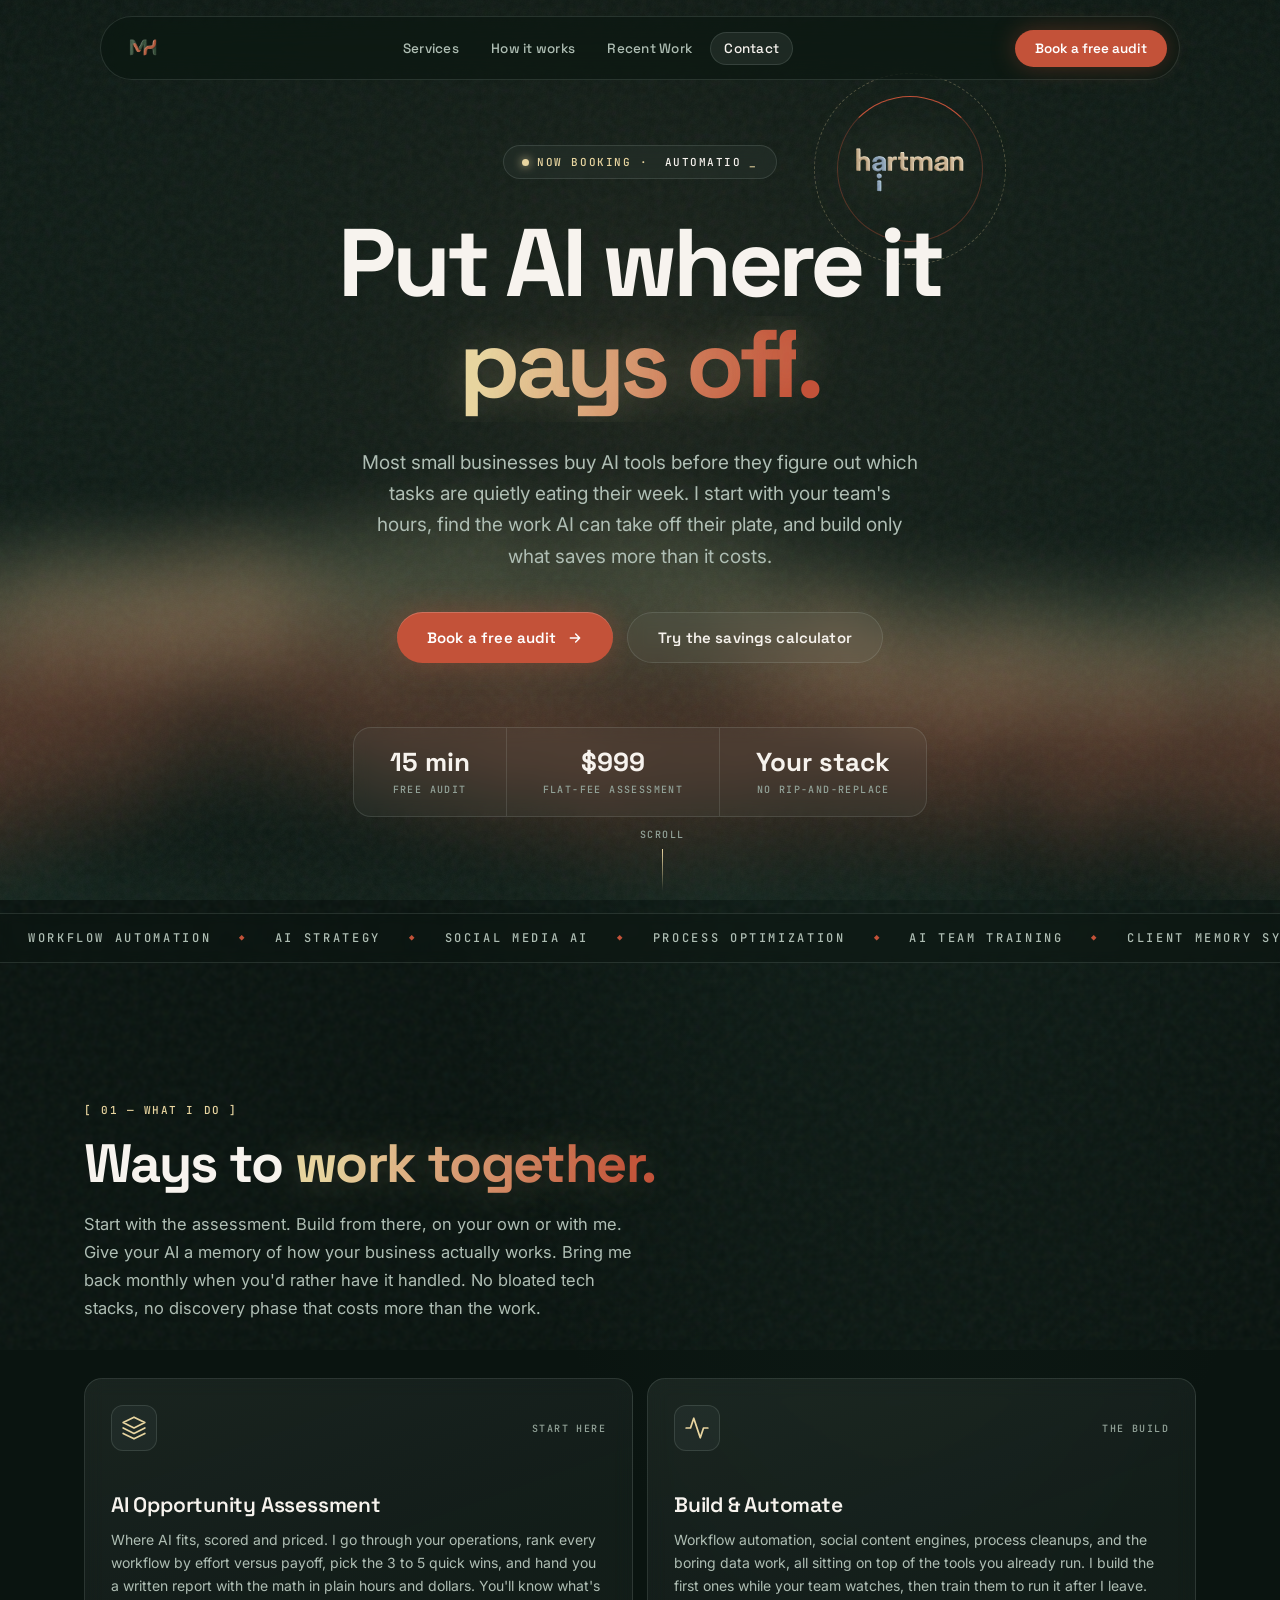
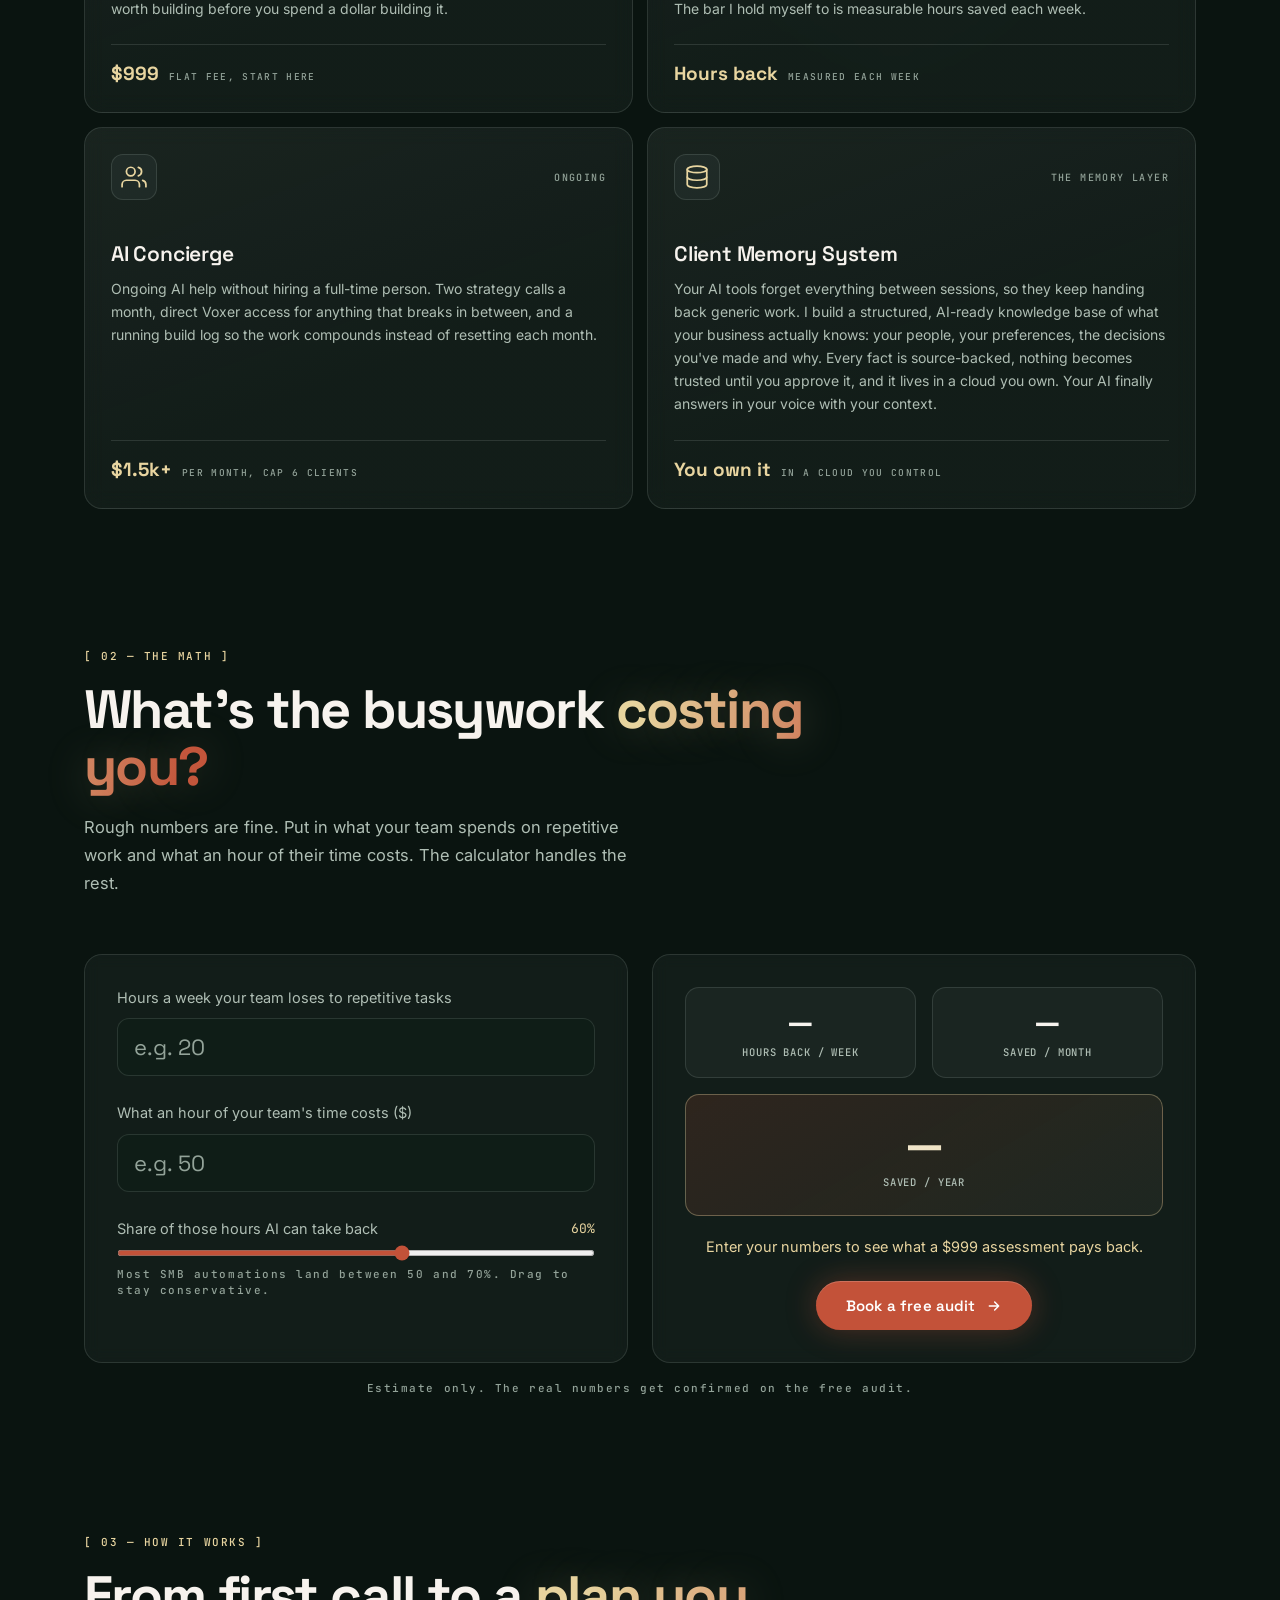
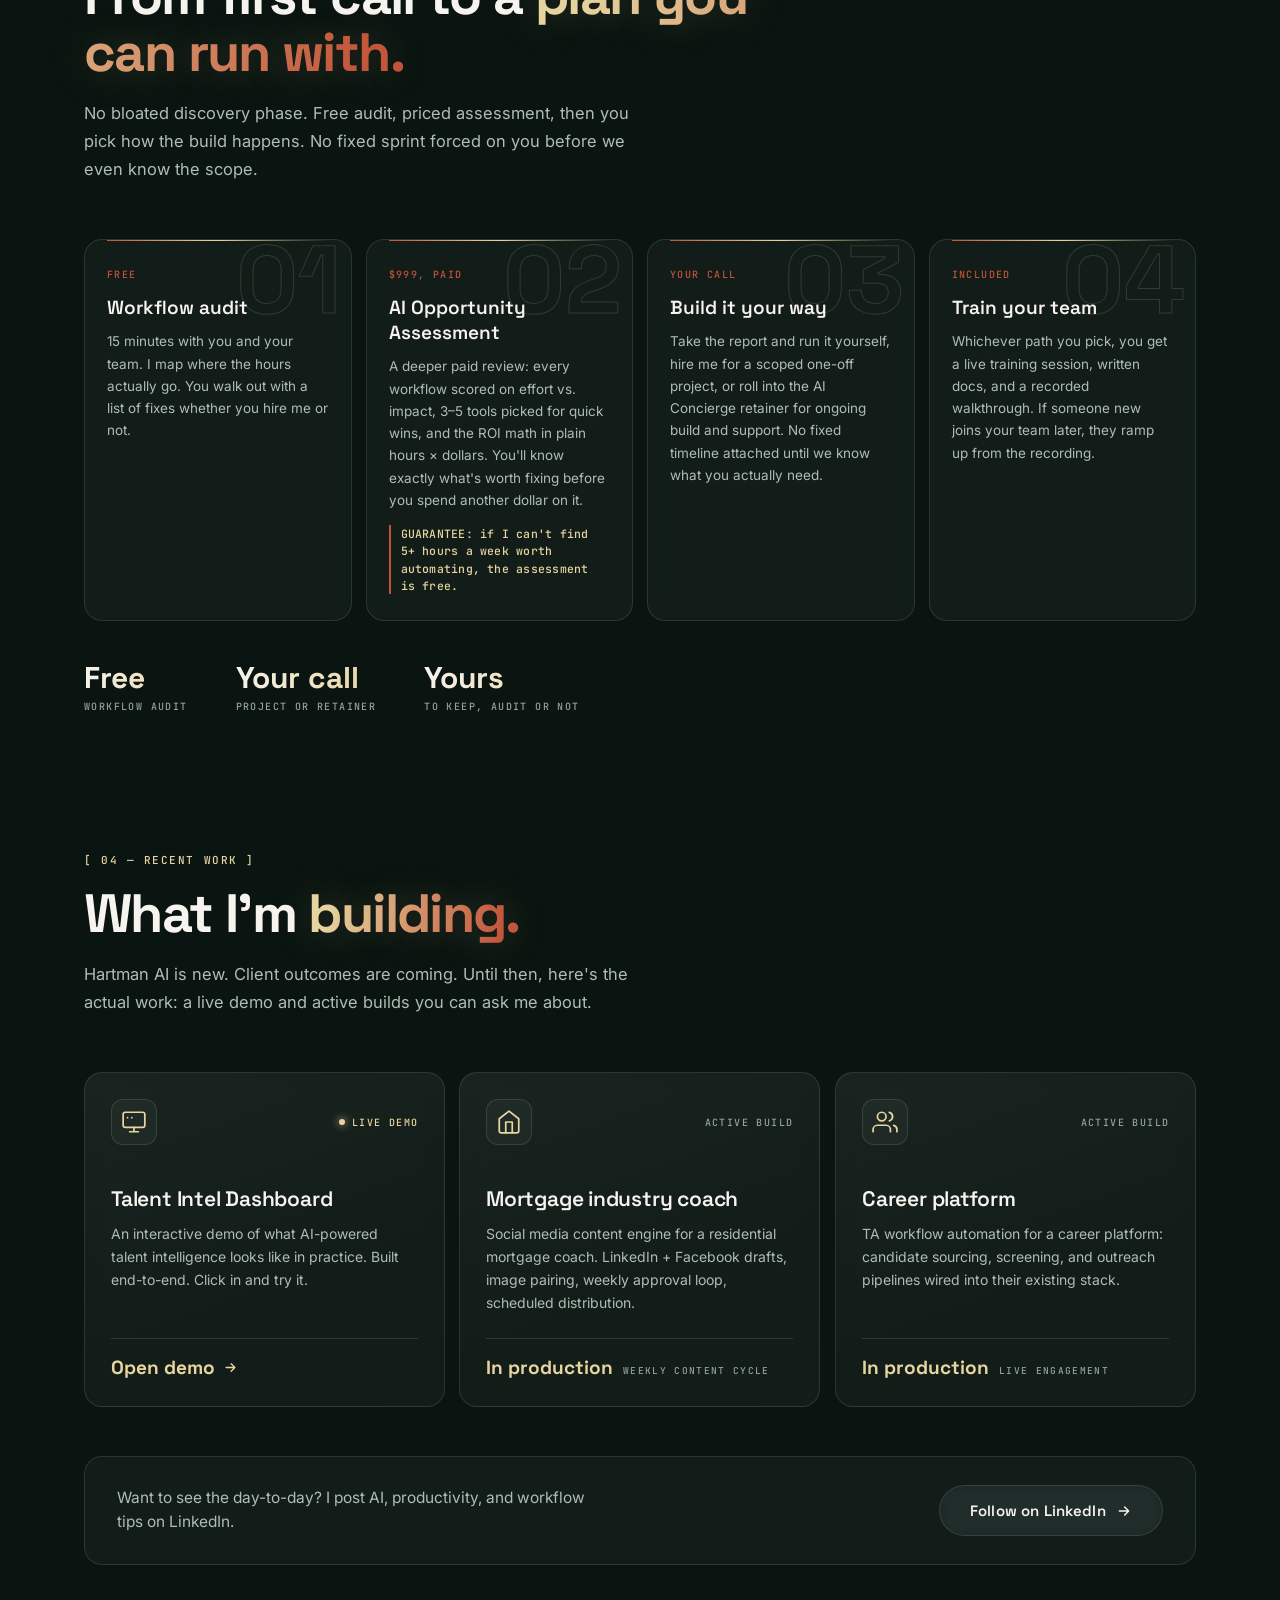
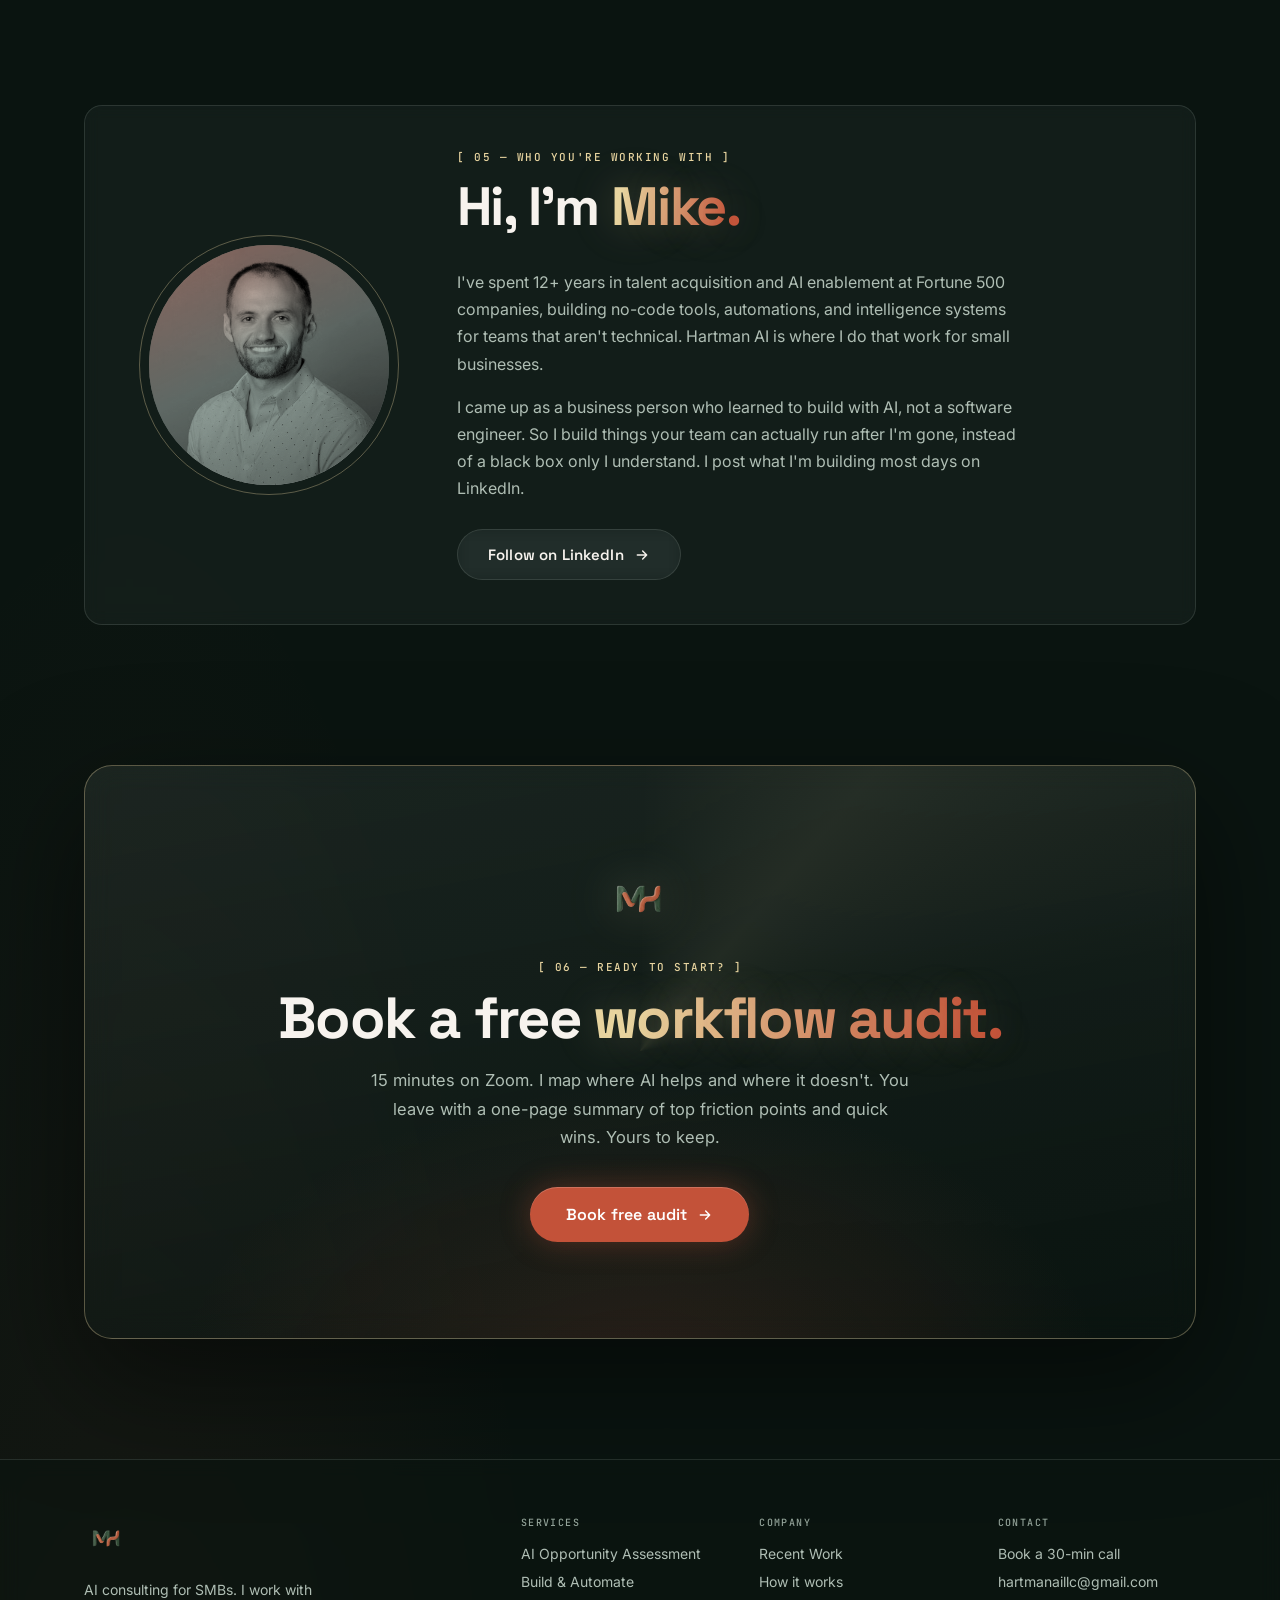
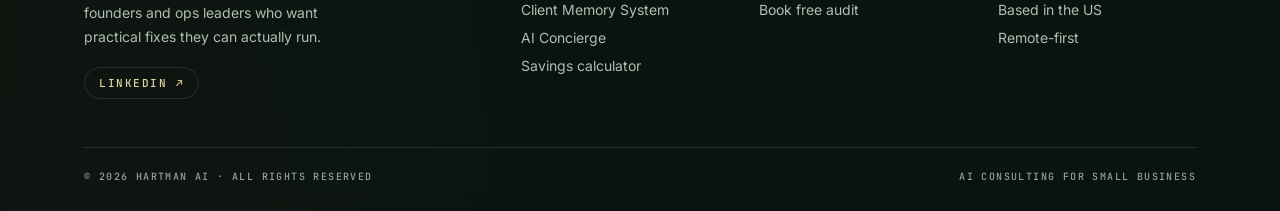
==== commit 07c5da05: "Services: 2x2 grid for four-tier ladder (bento--four) Co-Authored-By: Claude Opus 4.8 <noreply@anthr" ====
--- a/index.html
+++ b/index.html
@@ -120,7 +120,7 @@
     <p class="section__lead">Start with the assessment. Build from there, on your own or with me. Give your AI a memory of how your business actually works. Bring me back monthly when you'd rather have it handled. No bloated tech stacks, no discovery phase that costs more than the work.</p>
   </div>
 
-  <div class="bento bento--three">
+  <div class="bento bento--four">
     <article class="card" data-reveal data-tilt>
       <div class="card__glow" aria-hidden="true"></div>
       <div class="card__top">
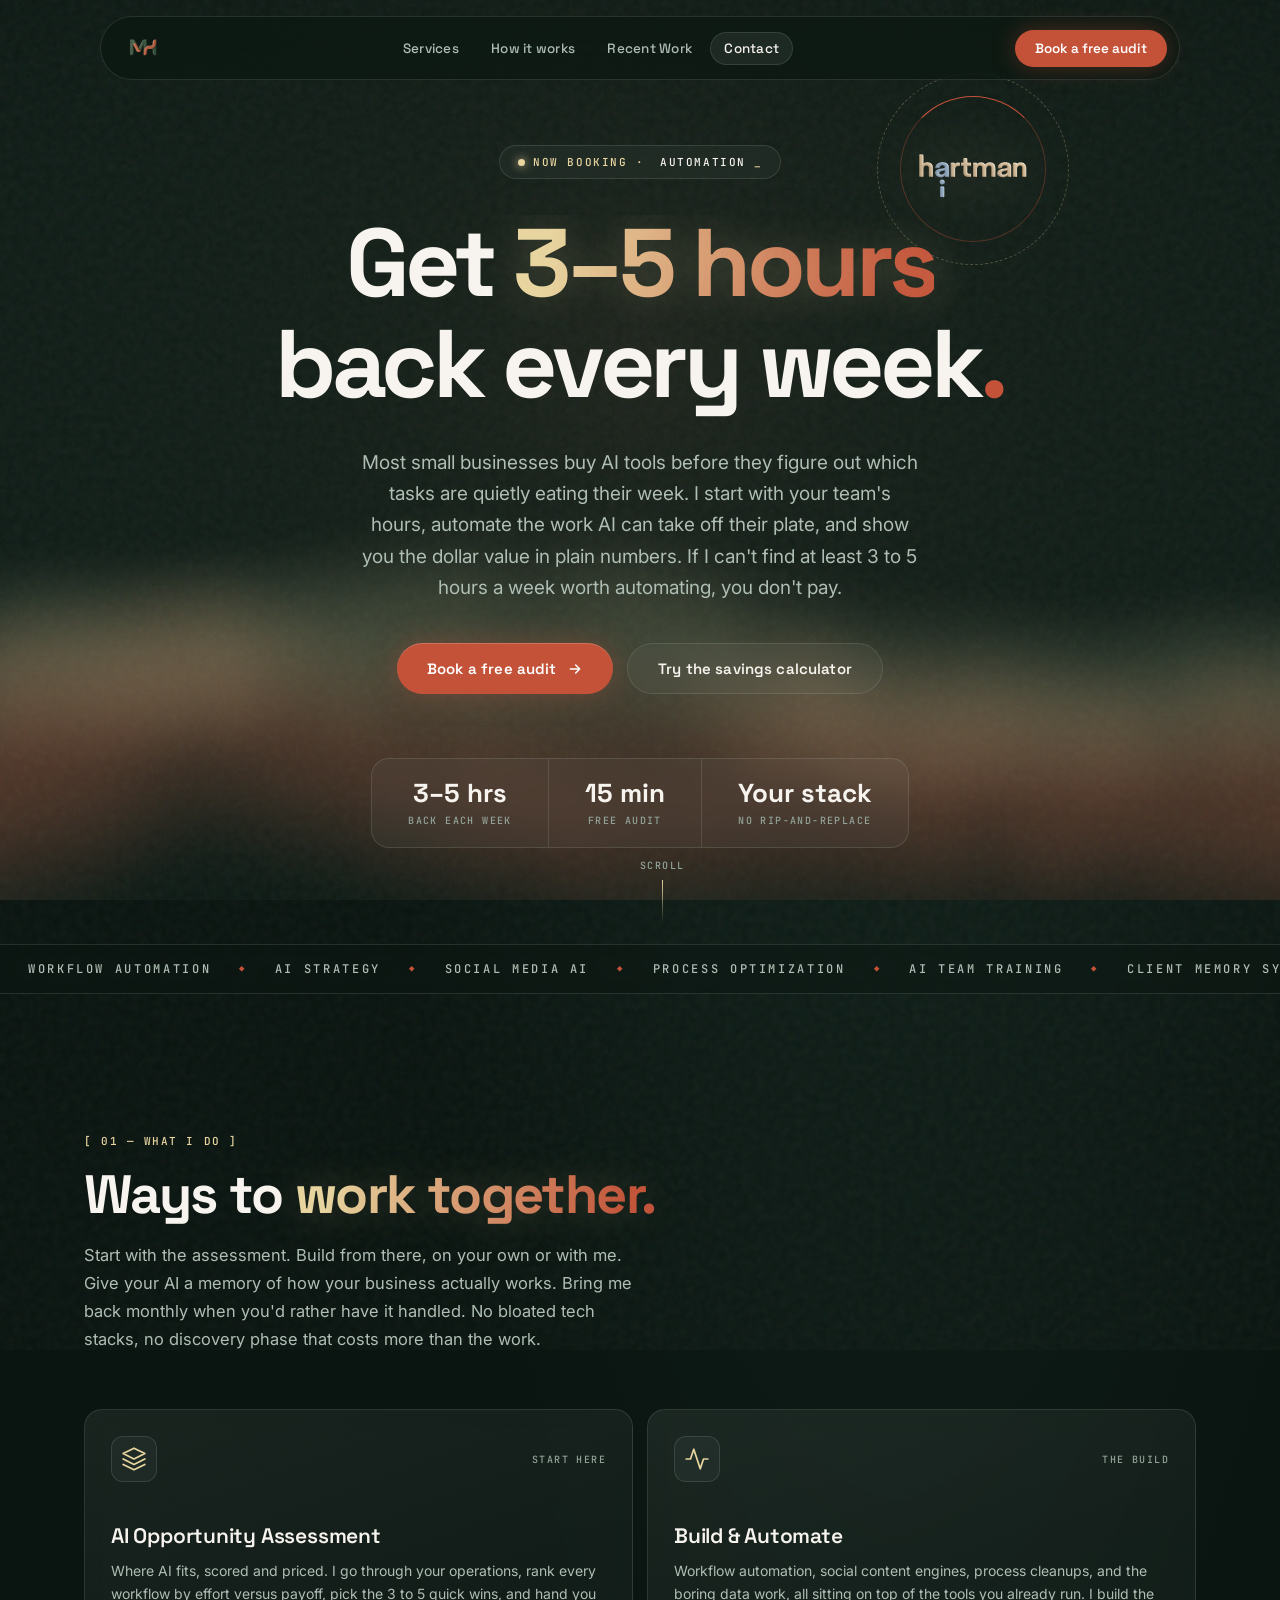
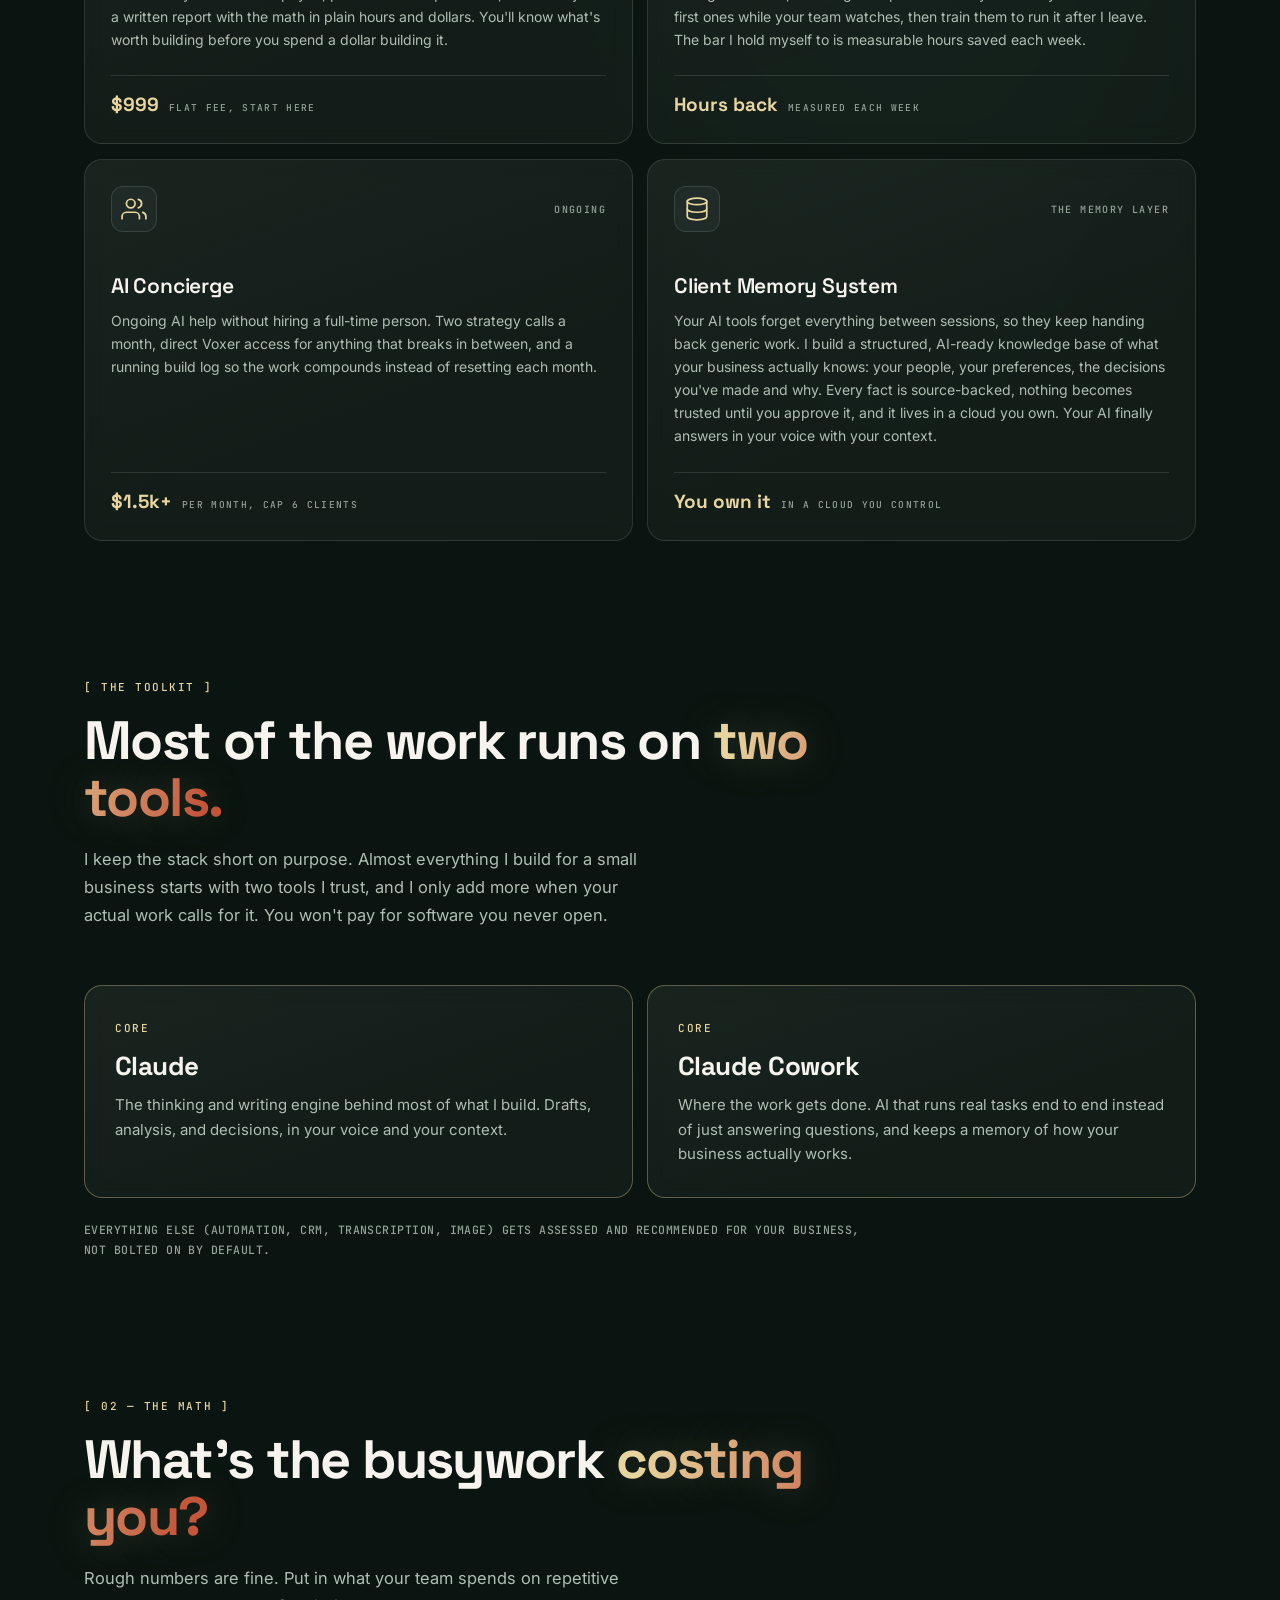
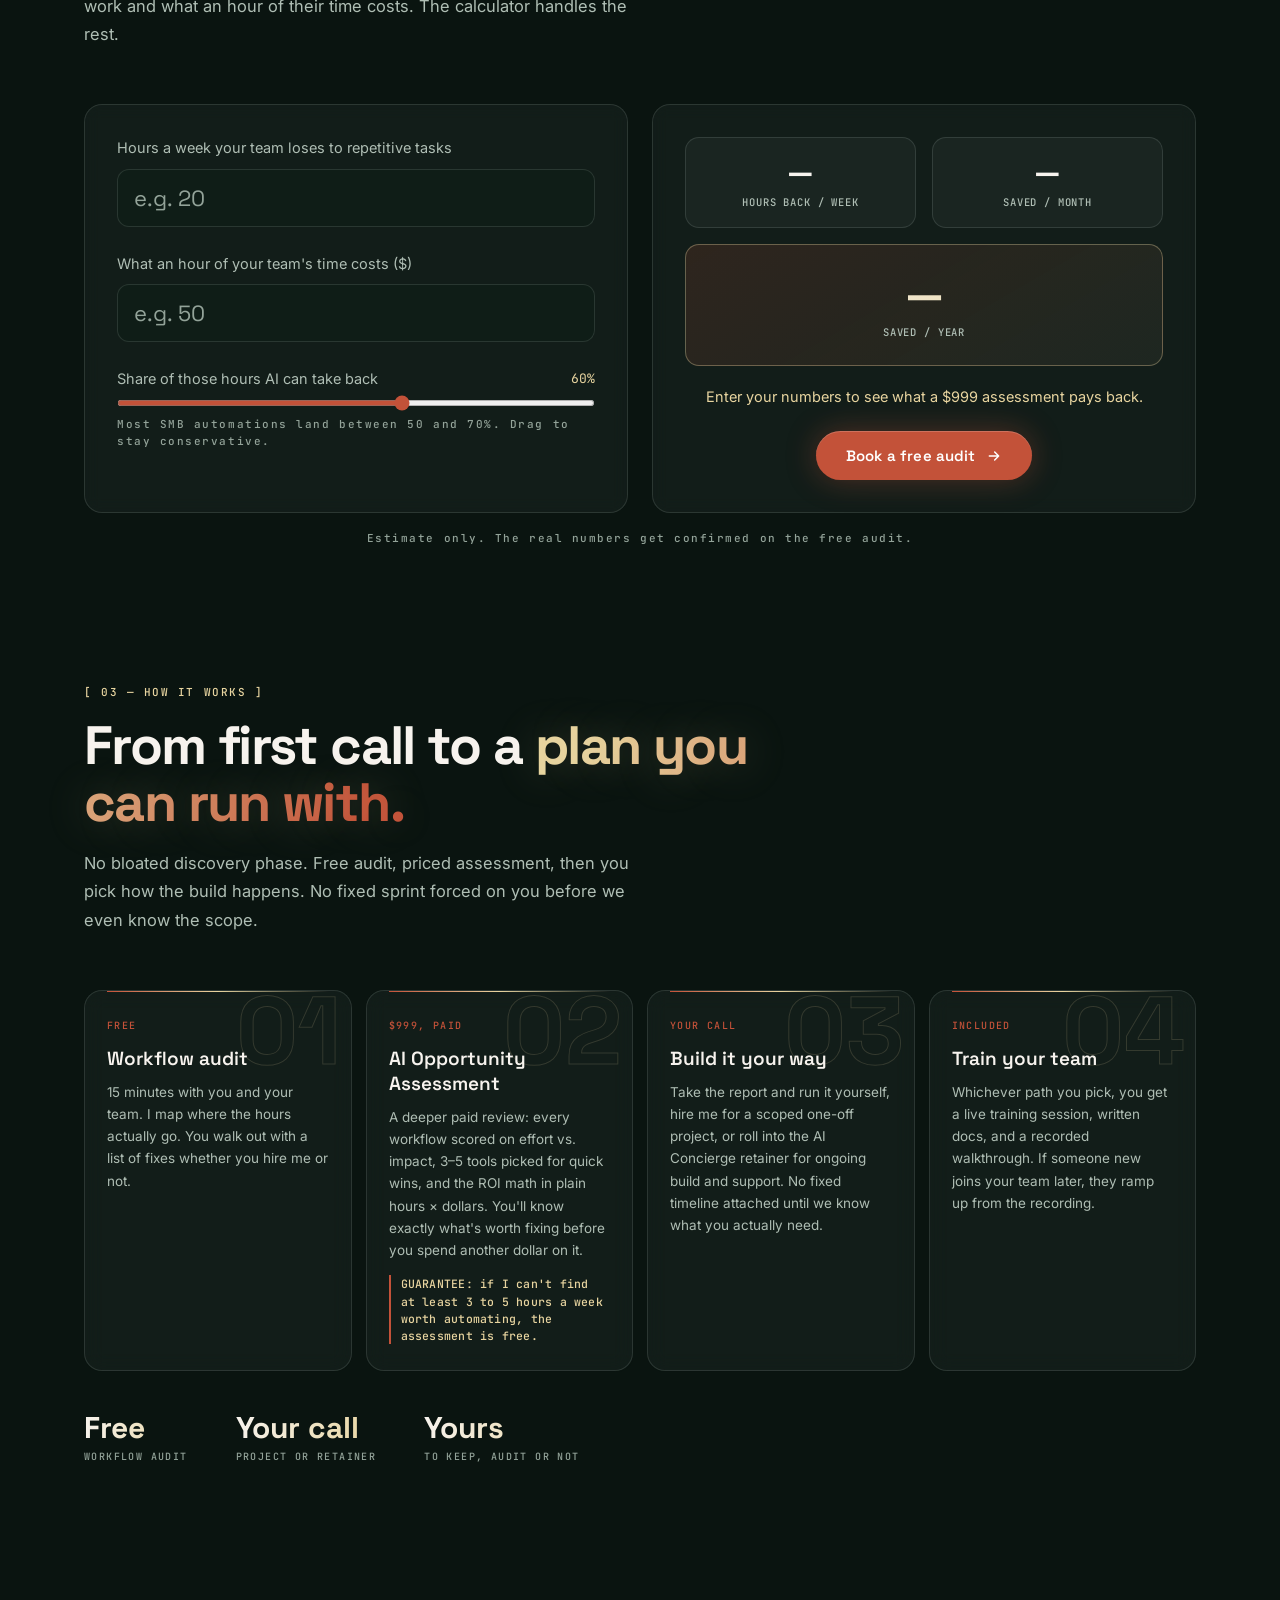
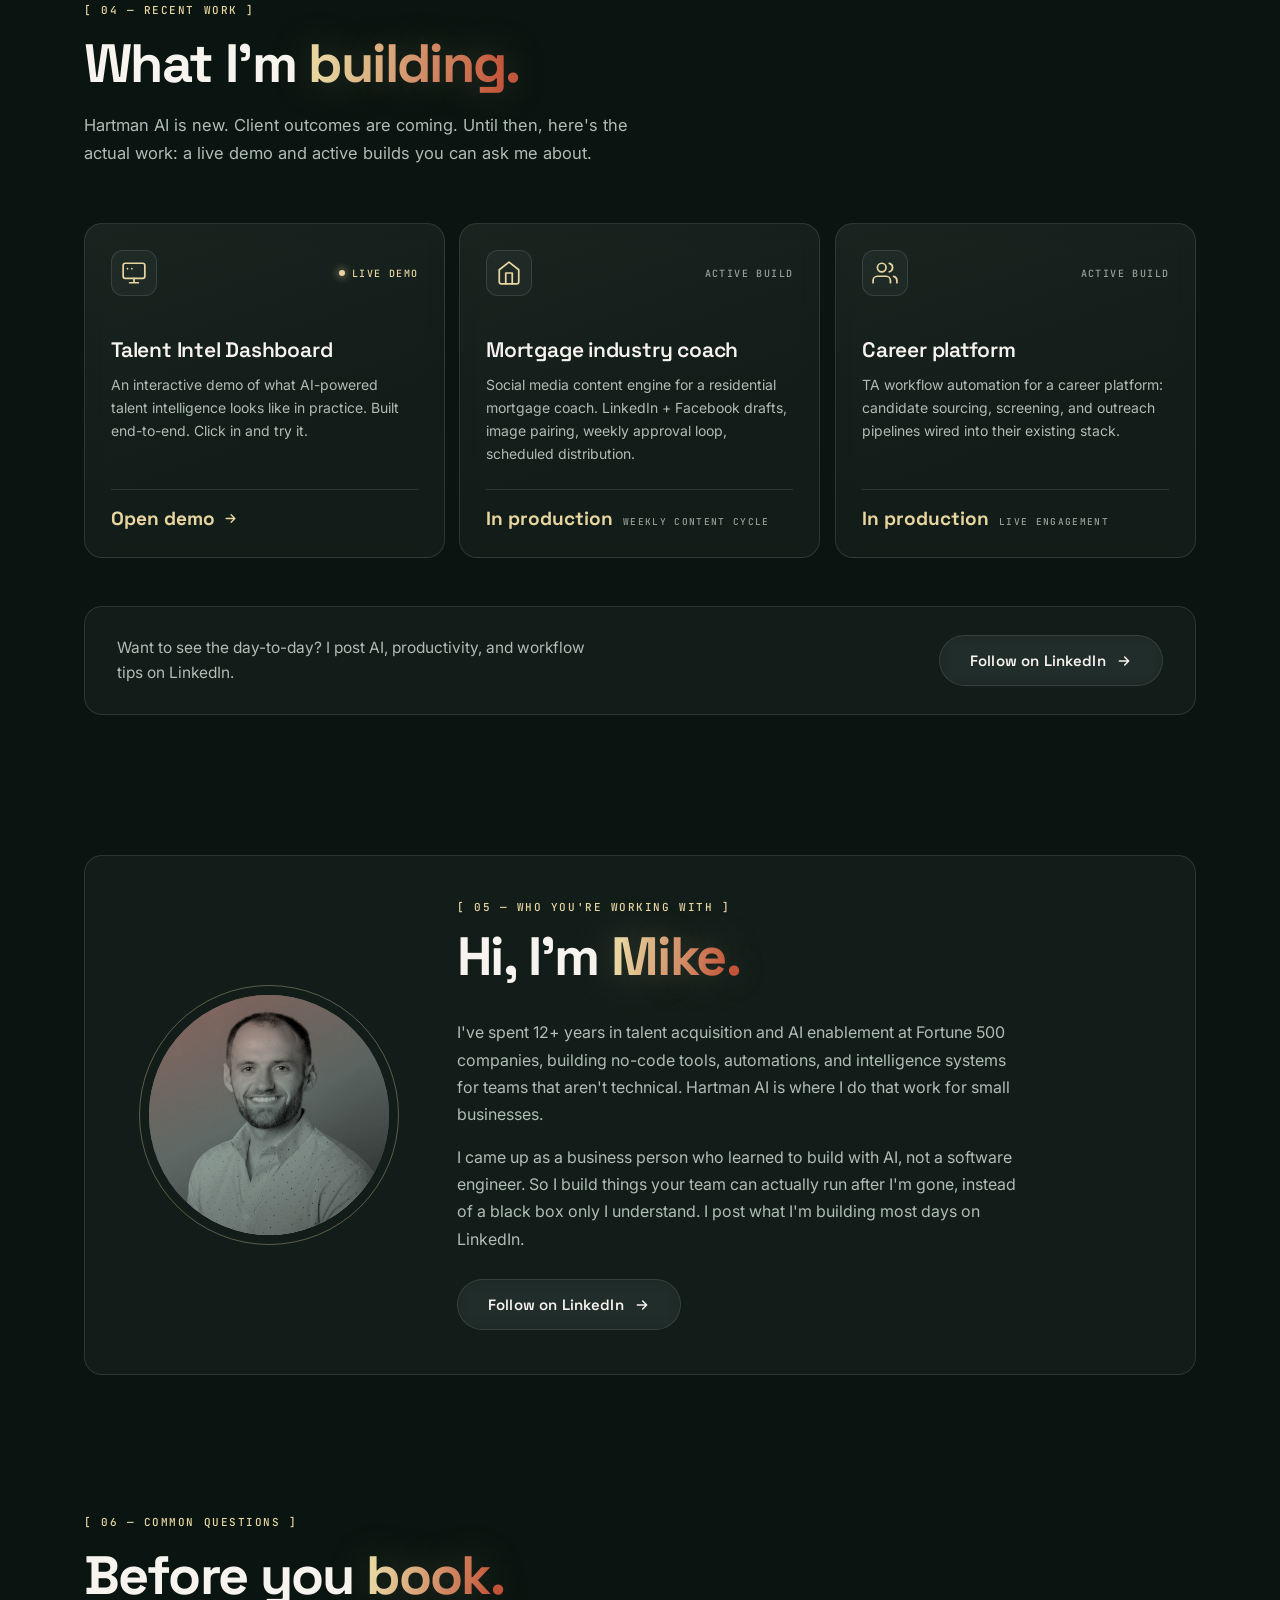
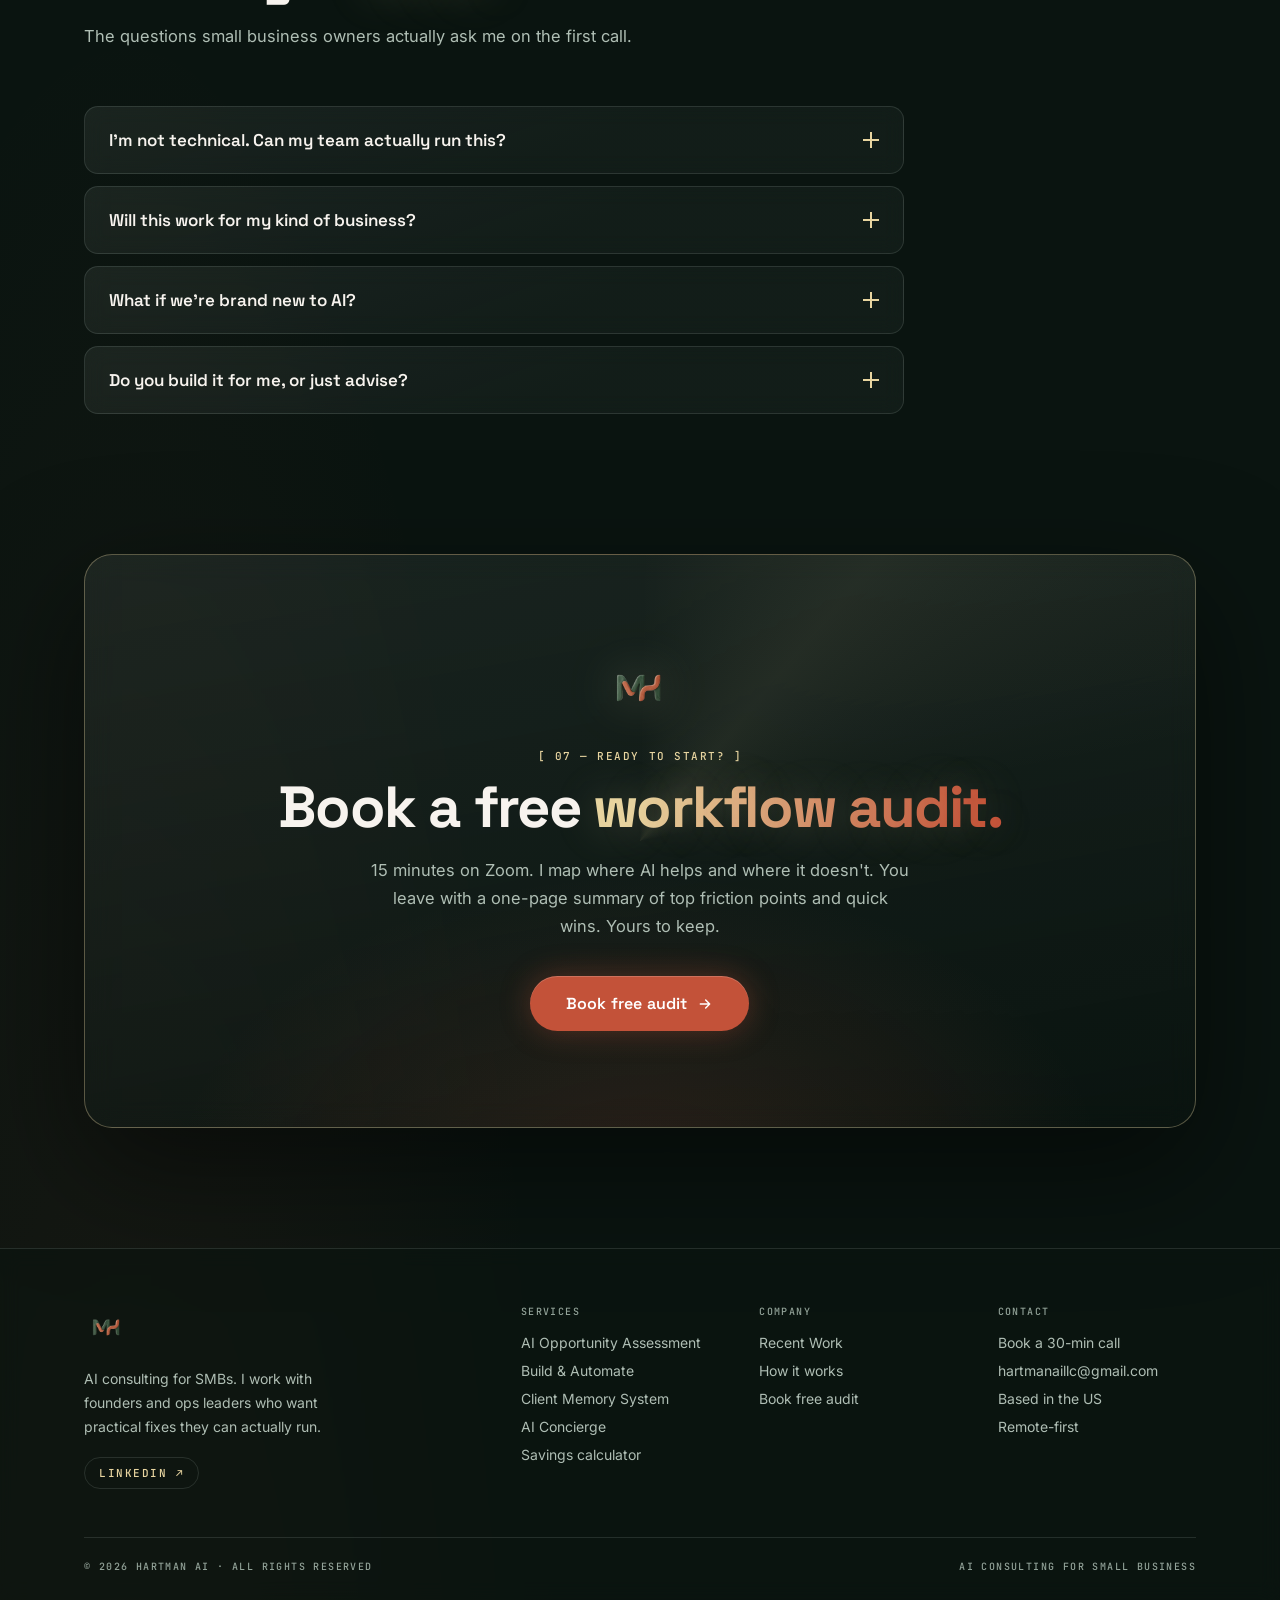
==== commit 4d997dd0: "Time-led hero, toolkit band, FAQ + orb centering/mobile fixes - Hero: lead on hours ("Get 3-5 hours " ====
--- a/index.html
+++ b/index.html
@@ -71,11 +71,11 @@
     </div>
 
     <h1 class="hero__title">
-      <span class="line"><span class="line__inner" data-hero-line>Put AI where it</span></span>
-      <span class="line"><span class="line__inner" data-hero-line><em class="glow-text">pays off</em><span class="accent-dot">.</span></span></span>
+      <span class="line"><span class="line__inner" data-hero-line>Get <em class="glow-text">3–5 hours</em></span></span>
+      <span class="line"><span class="line__inner" data-hero-line>back every week<span class="accent-dot">.</span></span></span>
     </h1>
 
-    <p class="hero__sub" data-hero-step>Most small businesses buy AI tools before they figure out which tasks are quietly eating their week. I start with your team's hours, find the work AI can take off their plate, and build only what saves more than it costs.</p>
+    <p class="hero__sub" data-hero-step>Most small businesses buy AI tools before they figure out which tasks are quietly eating their week. I start with your team's hours, automate the work AI can take off their plate, and show you the dollar value in plain numbers. If I can't find at least 3 to 5 hours a week worth automating, you don't pay.</p>
 
     <div class="hero__ctas" data-hero-step>
       <a href="https://calendly.com/hartmanaillc/15-min-ai-assessment" target="_blank" rel="noopener" class="btn btn--primary" data-magnetic>
@@ -92,8 +92,8 @@
     </div>
 
     <div class="hero__stats" data-hero-step>
+      <div class="stat"><div class="stat__num">3–5 hrs</div><div class="stat__label mono">BACK EACH WEEK</div></div>
       <div class="stat"><div class="stat__num">15 min</div><div class="stat__label mono">FREE AUDIT</div></div>
-      <div class="stat"><div class="stat__num">$999</div><div class="stat__label mono">FLAT-FEE ASSESSMENT</div></div>
       <div class="stat"><div class="stat__num">Your stack</div><div class="stat__label mono">NO RIP-AND-REPLACE</div></div>
     </div>
   </div>
@@ -165,6 +165,28 @@
       <div class="card__stat"><span class="card__stat-num">You own it</span><span class="card__stat-label mono">IN A CLOUD YOU CONTROL</span></div>
     </article>
   </div>
+</section>
+
+<!-- ── TOOLKIT BAND: anti-overwhelm ────────────── -->
+<section class="section toolkit" id="toolkit">
+  <div class="section__head toolkit__head" data-reveal>
+    <div class="section__index mono">[ THE TOOLKIT ]</div>
+    <h2 class="section__title">Most of the work runs on <em class="glow-text">two tools.</em></h2>
+    <p class="section__lead">I keep the stack short on purpose. Almost everything I build for a small business starts with two tools I trust, and I only add more when your actual work calls for it. You won't pay for software you never open.</p>
+  </div>
+  <div class="toolkit__grid" data-reveal>
+    <article class="tool tool--primary">
+      <span class="tool__tag mono">CORE</span>
+      <h3 class="tool__name">Claude</h3>
+      <p class="tool__role">The thinking and writing engine behind most of what I build. Drafts, analysis, and decisions, in your voice and your context.</p>
+    </article>
+    <article class="tool tool--primary">
+      <span class="tool__tag mono">CORE</span>
+      <h3 class="tool__name">Claude Cowork</h3>
+      <p class="tool__role">Where the work gets done. AI that runs real tasks end to end instead of just answering questions, and keeps a memory of how your business actually works.</p>
+    </article>
+  </div>
+  <p class="toolkit__foot mono" data-reveal>EVERYTHING ELSE (AUTOMATION, CRM, TRANSCRIPTION, IMAGE) GETS ASSESSED AND RECOMMENDED FOR YOUR BUSINESS, NOT BOLTED ON BY DEFAULT.</p>
 </section>
 
 <!-- ── ROI CALCULATOR ──────────────────────────── -->
@@ -237,7 +259,7 @@
       <div class="step__meta mono">$999, PAID</div>
       <h3 class="step__title">AI Opportunity Assessment</h3>
       <p class="step__body">A deeper paid review: every workflow scored on effort vs. impact, 3–5 tools picked for quick wins, and the ROI math in plain hours × dollars. You'll know exactly what's worth fixing before you spend another dollar on it.</p>
-      <p class="step__guarantee mono">GUARANTEE: if I can't find 5+ hours a week worth automating, the assessment is free.</p>
+      <p class="step__guarantee mono">GUARANTEE: if I can't find at least 3 to 5 hours a week worth automating, the assessment is free.</p>
     </div>
     <div class="step" data-reveal>
       <div class="step__ghost" aria-hidden="true">03</div>
@@ -332,12 +354,39 @@
   </div>
 </section>
 
+<!-- ── FAQ ─────────────────────────────────────── -->
+<section class="section" id="faq">
+  <div class="section__head" data-reveal>
+    <div class="section__index mono">[ 06 — COMMON QUESTIONS ]</div>
+    <h2 class="section__title">Before you <em class="glow-text">book.</em></h2>
+    <p class="section__lead">The questions small business owners actually ask me on the first call.</p>
+  </div>
+  <div class="faq" data-reveal>
+    <details class="faq__item">
+      <summary class="faq__q">I'm not technical. Can my team actually run this?<span class="faq__icon" aria-hidden="true"></span></summary>
+      <div class="faq__a"><p>That's the whole point. I came up as a business person who learned to build with AI, not an engineer, so I build things your team can run after I'm gone. You get written docs and a recorded walkthrough, not a black box only I understand.</p></div>
+    </details>
+    <details class="faq__item">
+      <summary class="faq__q">Will this work for my kind of business?<span class="faq__icon" aria-hidden="true"></span></summary>
+      <div class="faq__a"><p>If your team loses hours every week to repetitive work, yes. The audit is built to find that work in any business, then I only recommend what pays for itself. If there's nothing worth automating, I'll tell you straight.</p></div>
+    </details>
+    <details class="faq__item">
+      <summary class="faq__q">What if we're brand new to AI?<span class="faq__icon" aria-hidden="true"></span></summary>
+      <div class="faq__a"><p>Most of my clients are. You don't need to know which tool does what. That's my job. We start with your hours and your headaches, and I bring the tools to fit.</p></div>
+    </details>
+    <details class="faq__item">
+      <summary class="faq__q">Do you build it for me, or just advise?<span class="faq__icon" aria-hidden="true"></span></summary>
+      <div class="faq__a"><p>Your call. Take the assessment report and run it yourself, hire me for a scoped build, or roll into the monthly AI Concierge for ongoing build and support. The assessment is the same either way.</p></div>
+    </details>
+  </div>
+</section>
+
 <!-- ── CTA ─────────────────────────────────────── -->
 <section class="section section--cta" id="cta">
   <div class="cta-panel" data-reveal>
     <div class="cta-panel__beam" aria-hidden="true"></div>
     <img src="assets/mh-logo.png" alt="" class="cta-panel__mark" width="250" height="250" loading="lazy">
-    <div class="section__index mono">[ 06 — READY TO START? ]</div>
+    <div class="section__index mono">[ 07 — READY TO START? ]</div>
     <h2 class="cta-panel__title">Book a free <em class="glow-text">workflow audit.</em></h2>
     <p class="cta-panel__sub">15 minutes on Zoom. I map where AI helps and where it doesn't. You leave with a one-page summary of top friction points and quick wins. Yours to keep.</p>
     <div class="cta-panel__ctas">
--- a/styles.css
+++ b/styles.css
@@ -289,6 +289,7 @@
 }
 .orb__mark {
   width: 62%;
+  margin-top: 6%; /* nudge down so the wide wordmark sits visually centered in the ring */
   filter: drop-shadow(0 0 30px rgba(232, 213, 160, 0.3));
   animation: orb-bob 6s ease-in-out infinite;
 }
@@ -789,7 +790,14 @@
   .hero__orb { right: -48px; top: -60px; opacity: 0.5; }
 }
 @media (max-width: 880px) {
-  .hero__orb { display: none; }
+  .hero__orb {
+    display: flex;
+    position: relative;
+    right: auto; top: auto;
+    margin: 14px auto 4px;
+    width: clamp(150px, 44vw, 200px);
+    opacity: 0.9;
+  }
   .nav__links { display: none; }
   .nav__links.is-open {
     display: flex;
@@ -830,6 +838,64 @@
   .calc__row { flex-direction: column; }
 }
 
+/* ── TOOLKIT BAND ────────────────────────────── */
+.toolkit__head { max-width: 780px; }
+.toolkit__grid {
+  display: grid; grid-template-columns: repeat(2, 1fr); gap: 14px; margin-bottom: 22px;
+}
+.tool {
+  position: relative; border-radius: var(--radius);
+  border: 1px solid var(--line);
+  background: linear-gradient(160deg, var(--glass-strong) 0%, var(--glass) 60%);
+  backdrop-filter: blur(10px); -webkit-backdrop-filter: blur(10px);
+  padding: 30px;
+  transition: border-color 300ms, box-shadow 400ms var(--ease-out-expo);
+}
+.tool--primary { border-color: var(--line-bright); }
+.tool:hover { box-shadow: 0 24px 60px rgba(0, 0, 0, 0.4), 0 0 0 1px rgba(232, 213, 160, 0.08); }
+.tool__tag { color: var(--ochre); display: inline-block; margin-bottom: 14px; }
+.tool__name {
+  font-family: var(--font-display); font-size: 26px; font-weight: 700;
+  letter-spacing: -0.02em; color: var(--cream); margin-bottom: 10px;
+}
+.tool__role { font-size: 15px; line-height: 1.65; color: var(--text-muted); }
+.toolkit__foot {
+  font-size: 11.5px; line-height: 1.7; letter-spacing: 0.04em;
+  color: var(--text-faint); max-width: 780px;
+}
+
+/* ── FAQ ─────────────────────────────────────── */
+.faq { display: flex; flex-direction: column; gap: 12px; max-width: 820px; }
+.faq__item {
+  border: 1px solid var(--line); border-radius: 14px;
+  background: linear-gradient(160deg, var(--glass-strong) 0%, var(--glass) 60%);
+  backdrop-filter: blur(10px); -webkit-backdrop-filter: blur(10px);
+  overflow: hidden; transition: border-color 300ms;
+}
+.faq__item[open] { border-color: var(--line-bright); }
+.faq__q {
+  list-style: none; cursor: pointer;
+  display: flex; align-items: center; justify-content: space-between; gap: 16px;
+  padding: 22px 24px;
+  font-family: var(--font-display); font-size: 17px; font-weight: 600; color: var(--cream);
+}
+.faq__q::-webkit-details-marker { display: none; }
+.faq__icon { position: relative; flex: none; width: 16px; height: 16px; }
+.faq__icon::before, .faq__icon::after {
+  content: ""; position: absolute; background: var(--ochre);
+  transition: transform 300ms var(--ease-out-expo);
+}
+.faq__icon::before { top: 7px; left: 0; width: 16px; height: 2px; }
+.faq__icon::after { top: 0; left: 7px; width: 2px; height: 16px; }
+.faq__item[open] .faq__icon::after { transform: scaleY(0); }
+.faq__a { padding: 0 24px 24px; }
+.faq__a p { font-size: 15.5px; line-height: 1.7; color: var(--text-muted); max-width: 660px; }
+
+@media (max-width: 640px) {
+  .toolkit__grid { grid-template-columns: 1fr; }
+  .tool { padding: 24px; }
+}
+
 /* ── REDUCED MOTION ──────────────────────────── */
 @media (prefers-reduced-motion: reduce) {
   *, *::before, *::after {
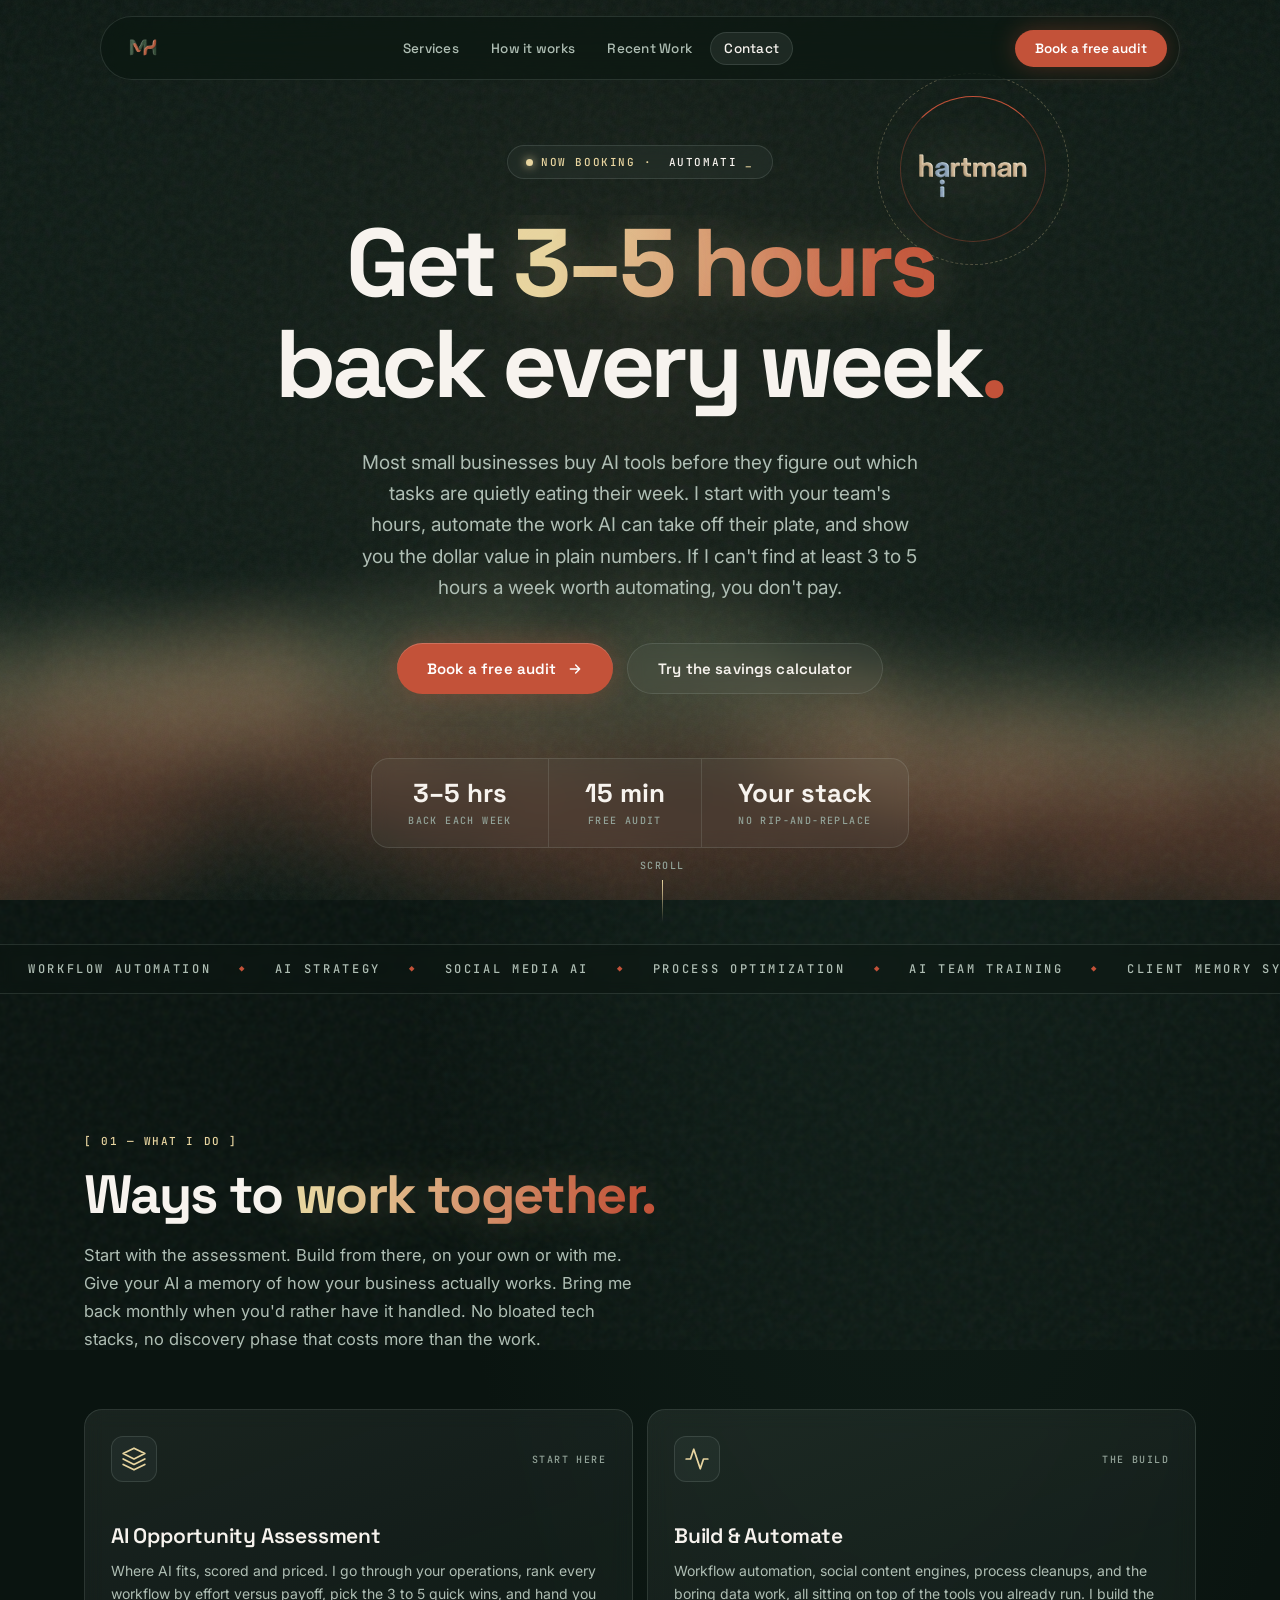
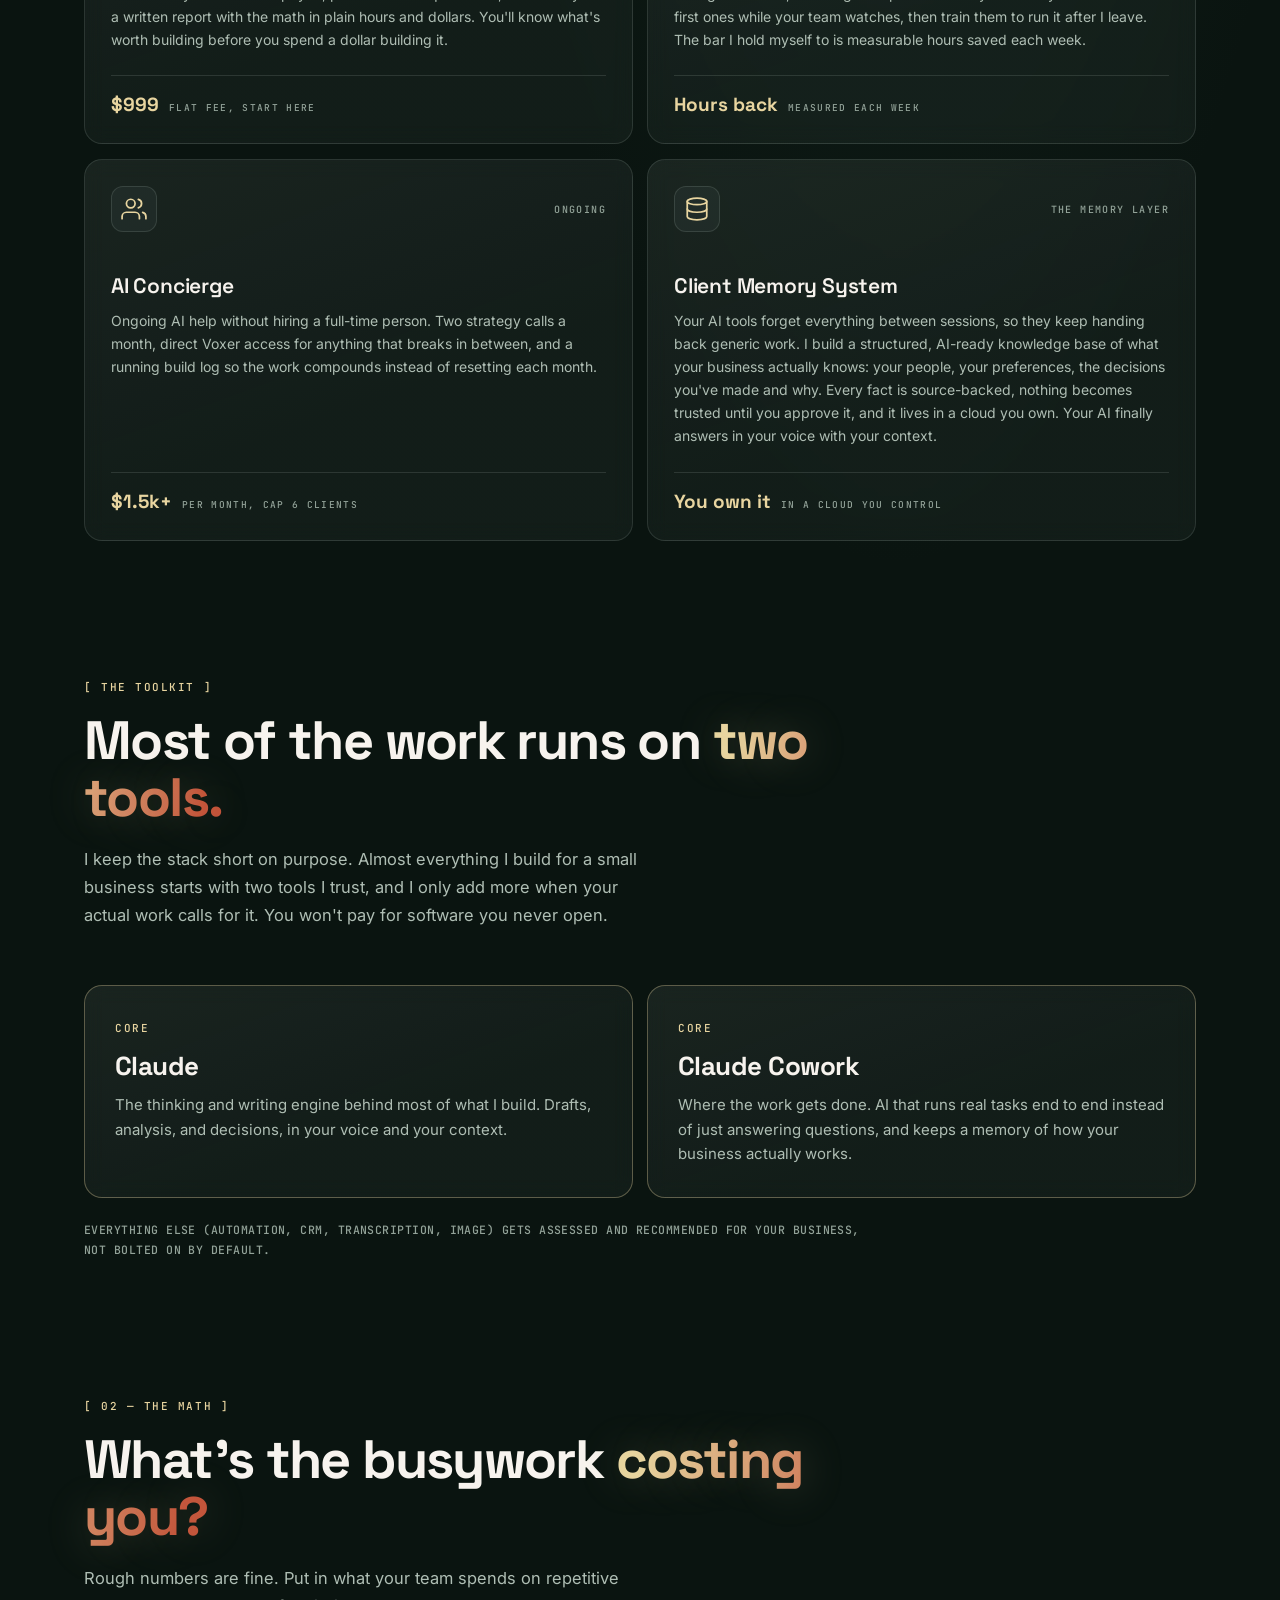
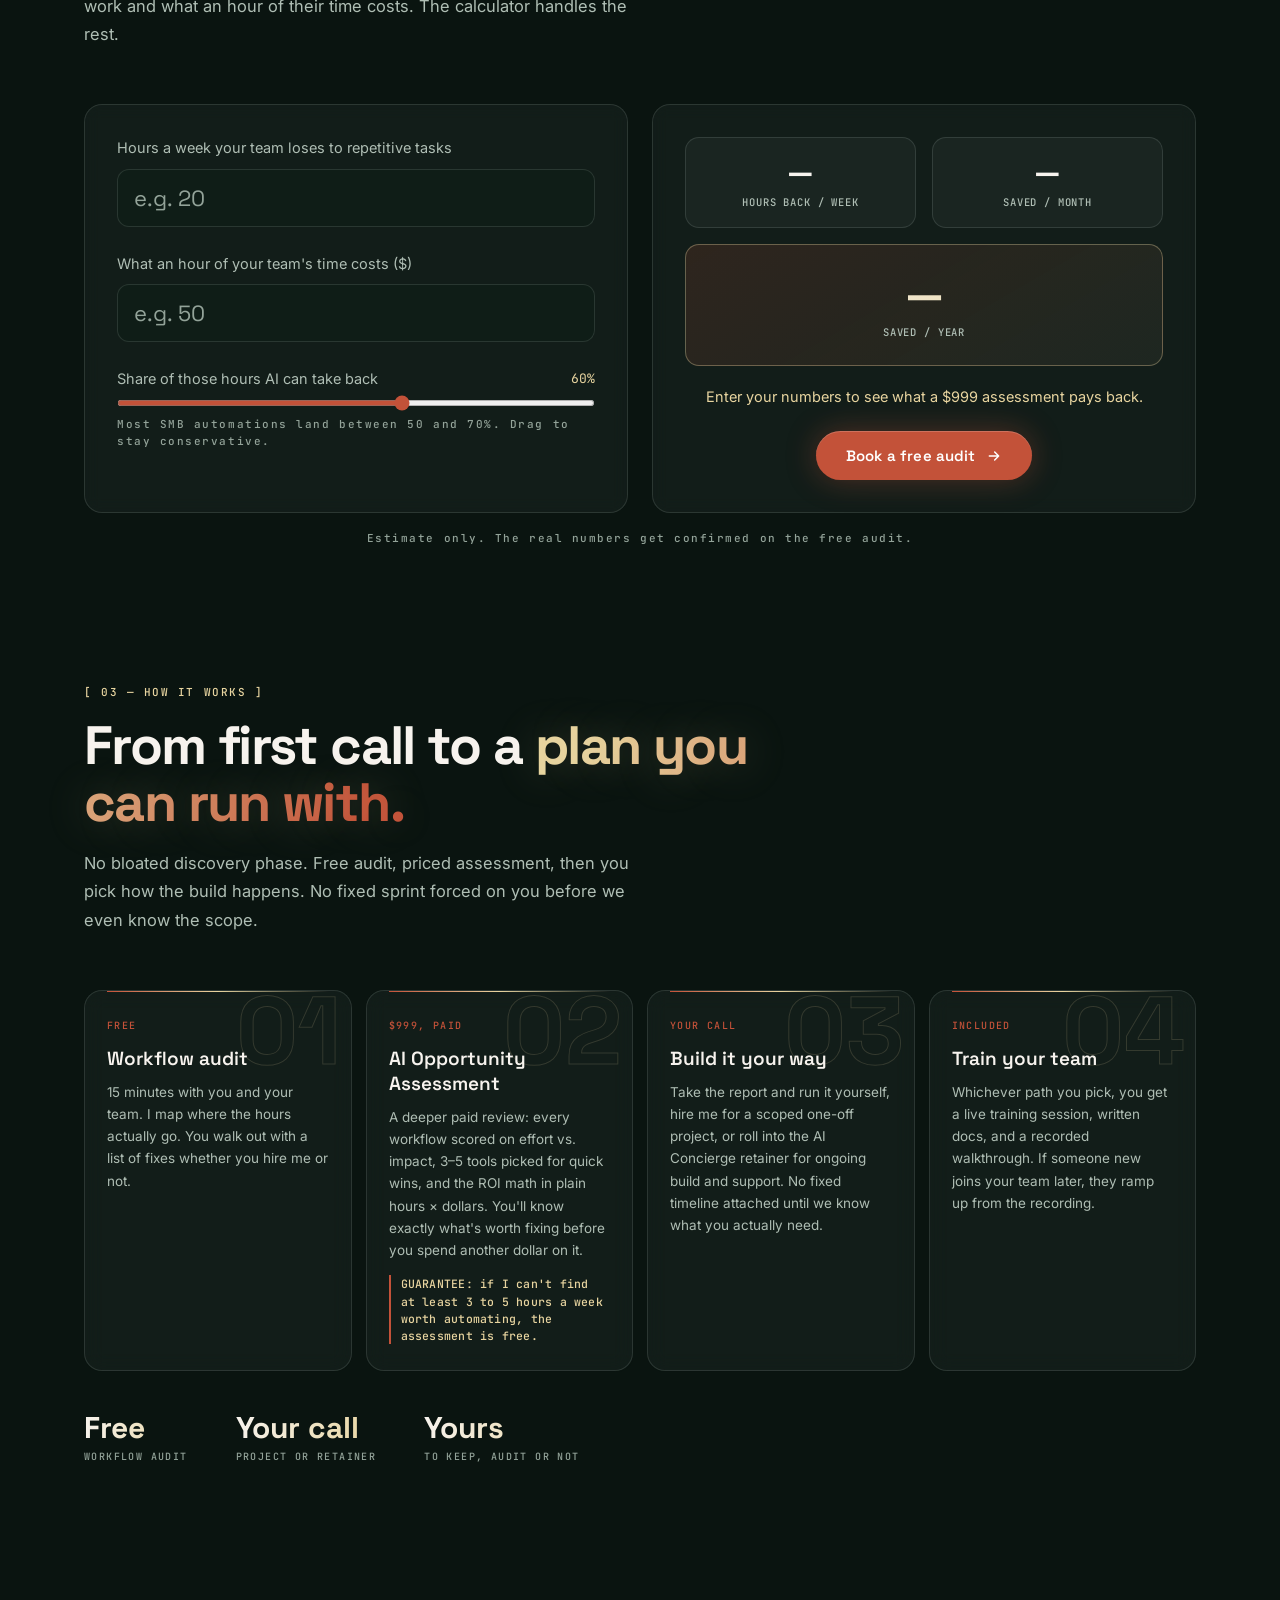
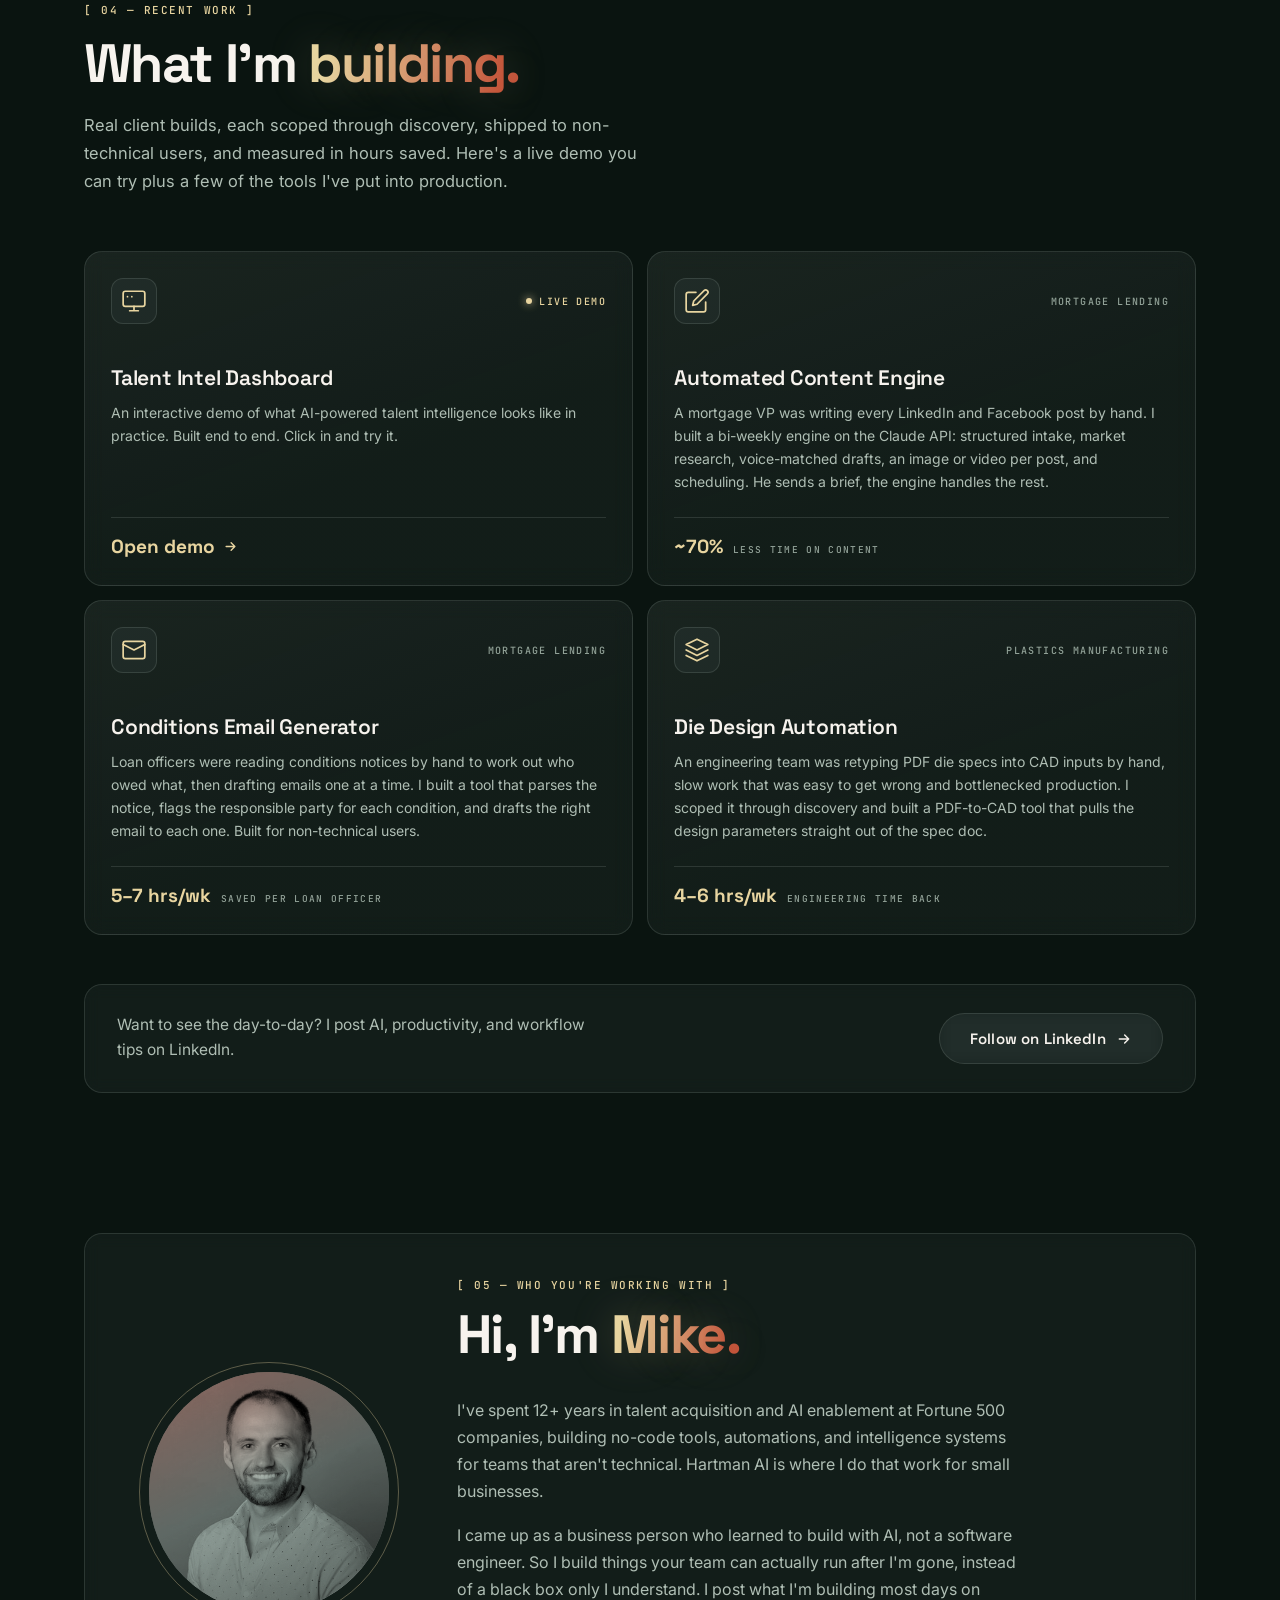
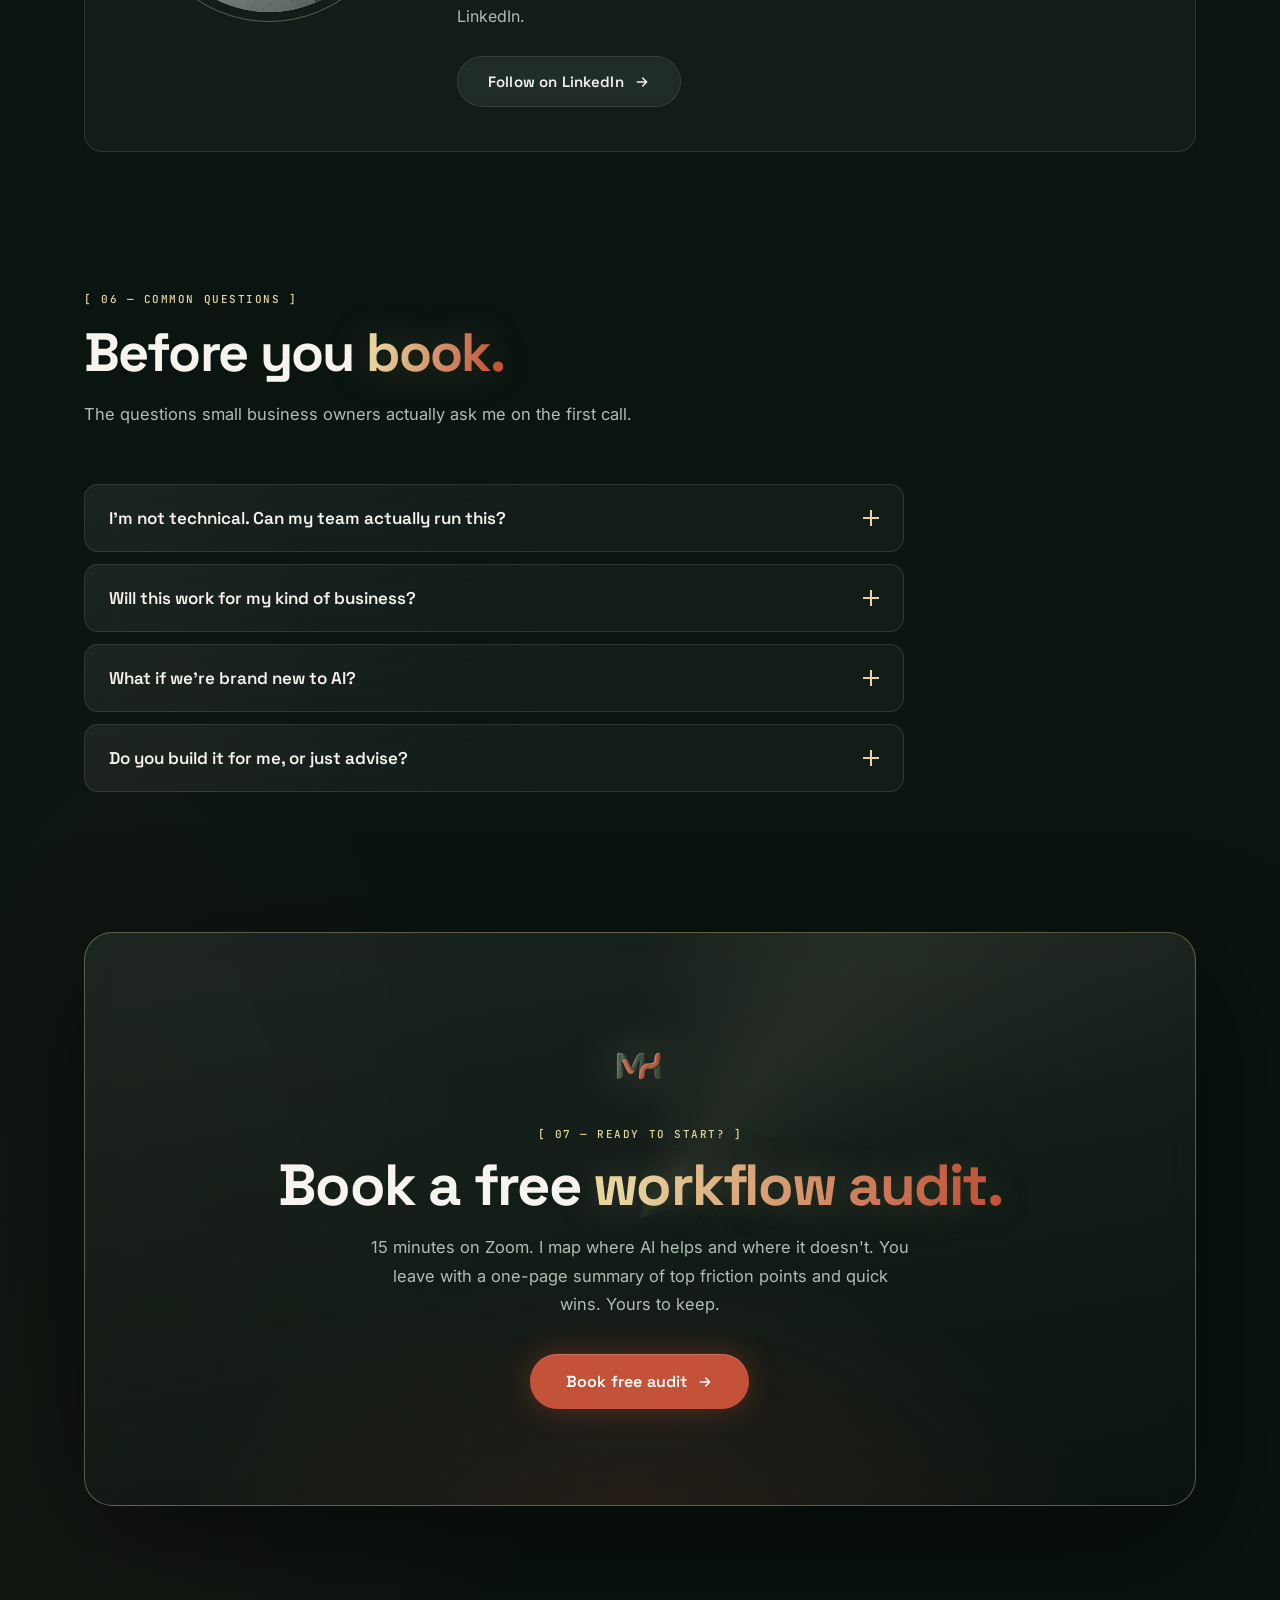
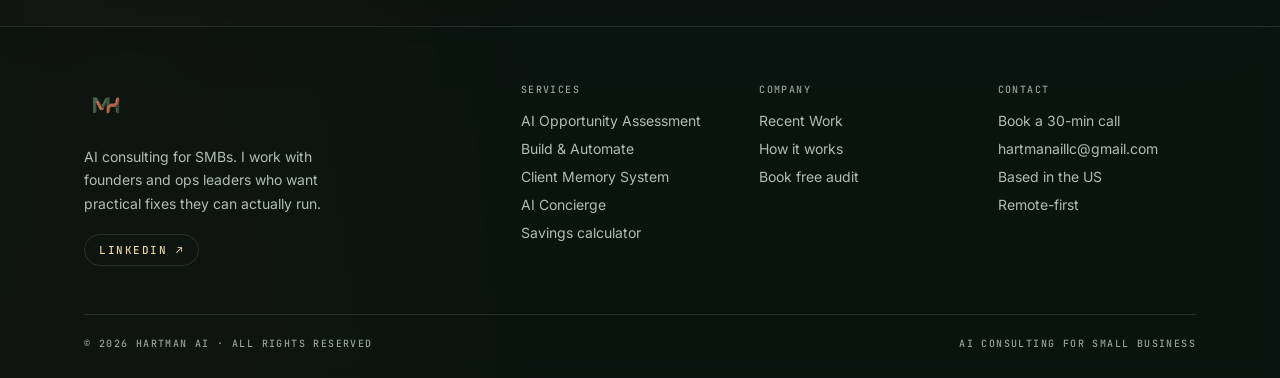
==== commit 83788e21: "Recent Work: real case studies with hours-saved outcomes Replace placeholder "client outcomes coming" ====
--- a/index.html
+++ b/index.html
@@ -287,10 +287,10 @@
   <div class="section__head" data-reveal>
     <div class="section__index mono">[ 04 — RECENT WORK ]</div>
     <h2 class="section__title">What I'm <em class="glow-text">building.</em></h2>
-    <p class="section__lead">Hartman AI is new. Client outcomes are coming. Until then, here's the actual work: a live demo and active builds you can ask me about.</p>
-  </div>
-
-  <div class="bento bento--three">
+    <p class="section__lead">Real client builds, each scoped through discovery, shipped to non-technical users, and measured in hours saved. Here's a live demo you can try plus a few of the tools I've put into production.</p>
+  </div>
+
+  <div class="bento bento--four">
     <a href="https://talent-intel-dashboard.pages.dev/" target="_blank" rel="noopener" class="card card--link" data-reveal data-tilt>
       <div class="card__glow" aria-hidden="true"></div>
       <div class="card__top">
@@ -298,7 +298,7 @@
         <span class="card__tag card__tag--live mono"><span class="live-dot" aria-hidden="true"></span>LIVE DEMO</span>
       </div>
       <h3 class="card__title">Talent Intel Dashboard</h3>
-      <p class="card__body">An interactive demo of what AI-powered talent intelligence looks like in practice. Built end-to-end. Click in and try it.</p>
+      <p class="card__body">An interactive demo of what AI-powered talent intelligence looks like in practice. Built end to end. Click in and try it.</p>
       <div class="card__stat"><span class="card__stat-num card__open">Open demo
         <svg width="15" height="15" viewBox="0 0 24 24" fill="none" stroke="currentColor" stroke-width="2.2" stroke-linecap="round" stroke-linejoin="round" aria-hidden="true"><path d="M5 12h14M13 6l6 6-6 6"/></svg></span>
       </div>
@@ -307,23 +307,34 @@
     <article class="card" data-reveal data-tilt>
       <div class="card__glow" aria-hidden="true"></div>
       <div class="card__top">
-        <div class="card__icon"><svg width="26" height="26" viewBox="0 0 24 24" fill="none" stroke="currentColor" stroke-width="1.6" stroke-linecap="round" stroke-linejoin="round"><path d="M3 9l9-7 9 7v11a2 2 0 0 1-2 2H5a2 2 0 0 1-2-2z"/><polyline points="9 22 9 12 15 12 15 22"/></svg></div>
-        <span class="card__tag mono">ACTIVE BUILD</span>
-      </div>
-      <h3 class="card__title">Mortgage industry coach</h3>
-      <p class="card__body">Social media content engine for a residential mortgage coach. LinkedIn + Facebook drafts, image pairing, weekly approval loop, scheduled distribution.</p>
-      <div class="card__stat"><span class="card__stat-num">In production</span><span class="card__stat-label mono">WEEKLY CONTENT CYCLE</span></div>
-    </article>
-
-    <article class="card" data-reveal data-tilt>
-      <div class="card__glow" aria-hidden="true"></div>
-      <div class="card__top">
-        <div class="card__icon"><svg width="26" height="26" viewBox="0 0 24 24" fill="none" stroke="currentColor" stroke-width="1.6" stroke-linecap="round" stroke-linejoin="round"><path d="M17 21v-2a4 4 0 0 0-4-4H5a4 4 0 0 0-4 4v2"/><circle cx="9" cy="7" r="4"/><path d="M23 21v-2a4 4 0 0 0-3-3.87M16 3.13a4 4 0 0 1 0 7.75"/></svg></div>
-        <span class="card__tag mono">ACTIVE BUILD</span>
-      </div>
-      <h3 class="card__title">Career platform</h3>
-      <p class="card__body">TA workflow automation for a career platform: candidate sourcing, screening, and outreach pipelines wired into their existing stack.</p>
-      <div class="card__stat"><span class="card__stat-num">In production</span><span class="card__stat-label mono">LIVE ENGAGEMENT</span></div>
+        <div class="card__icon"><svg width="26" height="26" viewBox="0 0 24 24" fill="none" stroke="currentColor" stroke-width="1.6" stroke-linecap="round" stroke-linejoin="round"><path d="M11 4H4a2 2 0 0 0-2 2v14a2 2 0 0 0 2 2h14a2 2 0 0 0 2-2v-7"/><path d="M18.5 2.5a2.12 2.12 0 0 1 3 3L12 15l-4 1 1-4 9.5-9.5z"/></svg></div>
+        <span class="card__tag mono">MORTGAGE LENDING</span>
+      </div>
+      <h3 class="card__title">Automated Content Engine</h3>
+      <p class="card__body">A mortgage VP was writing every LinkedIn and Facebook post by hand. I built a bi-weekly engine on the Claude API: structured intake, market research, voice-matched drafts, an image or video per post, and scheduling. He sends a brief, the engine handles the rest.</p>
+      <div class="card__stat"><span class="card__stat-num">~70%</span><span class="card__stat-label mono">LESS TIME ON CONTENT</span></div>
+    </article>
+
+    <article class="card" data-reveal data-tilt>
+      <div class="card__glow" aria-hidden="true"></div>
+      <div class="card__top">
+        <div class="card__icon"><svg width="26" height="26" viewBox="0 0 24 24" fill="none" stroke="currentColor" stroke-width="1.6" stroke-linecap="round" stroke-linejoin="round"><rect x="2" y="4" width="20" height="16" rx="2"/><path d="m22 7-10 5L2 7"/></svg></div>
+        <span class="card__tag mono">MORTGAGE LENDING</span>
+      </div>
+      <h3 class="card__title">Conditions Email Generator</h3>
+      <p class="card__body">Loan officers were reading conditions notices by hand to work out who owed what, then drafting emails one at a time. I built a tool that parses the notice, flags the responsible party for each condition, and drafts the right email to each one. Built for non-technical users.</p>
+      <div class="card__stat"><span class="card__stat-num">5–7 hrs/wk</span><span class="card__stat-label mono">SAVED PER LOAN OFFICER</span></div>
+    </article>
+
+    <article class="card" data-reveal data-tilt>
+      <div class="card__glow" aria-hidden="true"></div>
+      <div class="card__top">
+        <div class="card__icon"><svg width="26" height="26" viewBox="0 0 24 24" fill="none" stroke="currentColor" stroke-width="1.6" stroke-linecap="round" stroke-linejoin="round"><path d="M12 2L2 7l10 5 10-5-10-5z"/><path d="M2 17l10 5 10-5"/><path d="M2 12l10 5 10-5"/></svg></div>
+        <span class="card__tag mono">PLASTICS MANUFACTURING</span>
+      </div>
+      <h3 class="card__title">Die Design Automation</h3>
+      <p class="card__body">An engineering team was retyping PDF die specs into CAD inputs by hand, slow work that was easy to get wrong and bottlenecked production. I scoped it through discovery and built a PDF-to-CAD tool that pulls the design parameters straight out of the spec doc.</p>
+      <div class="card__stat"><span class="card__stat-num">4–6 hrs/wk</span><span class="card__stat-label mono">ENGINEERING TIME BACK</span></div>
     </article>
   </div>
 
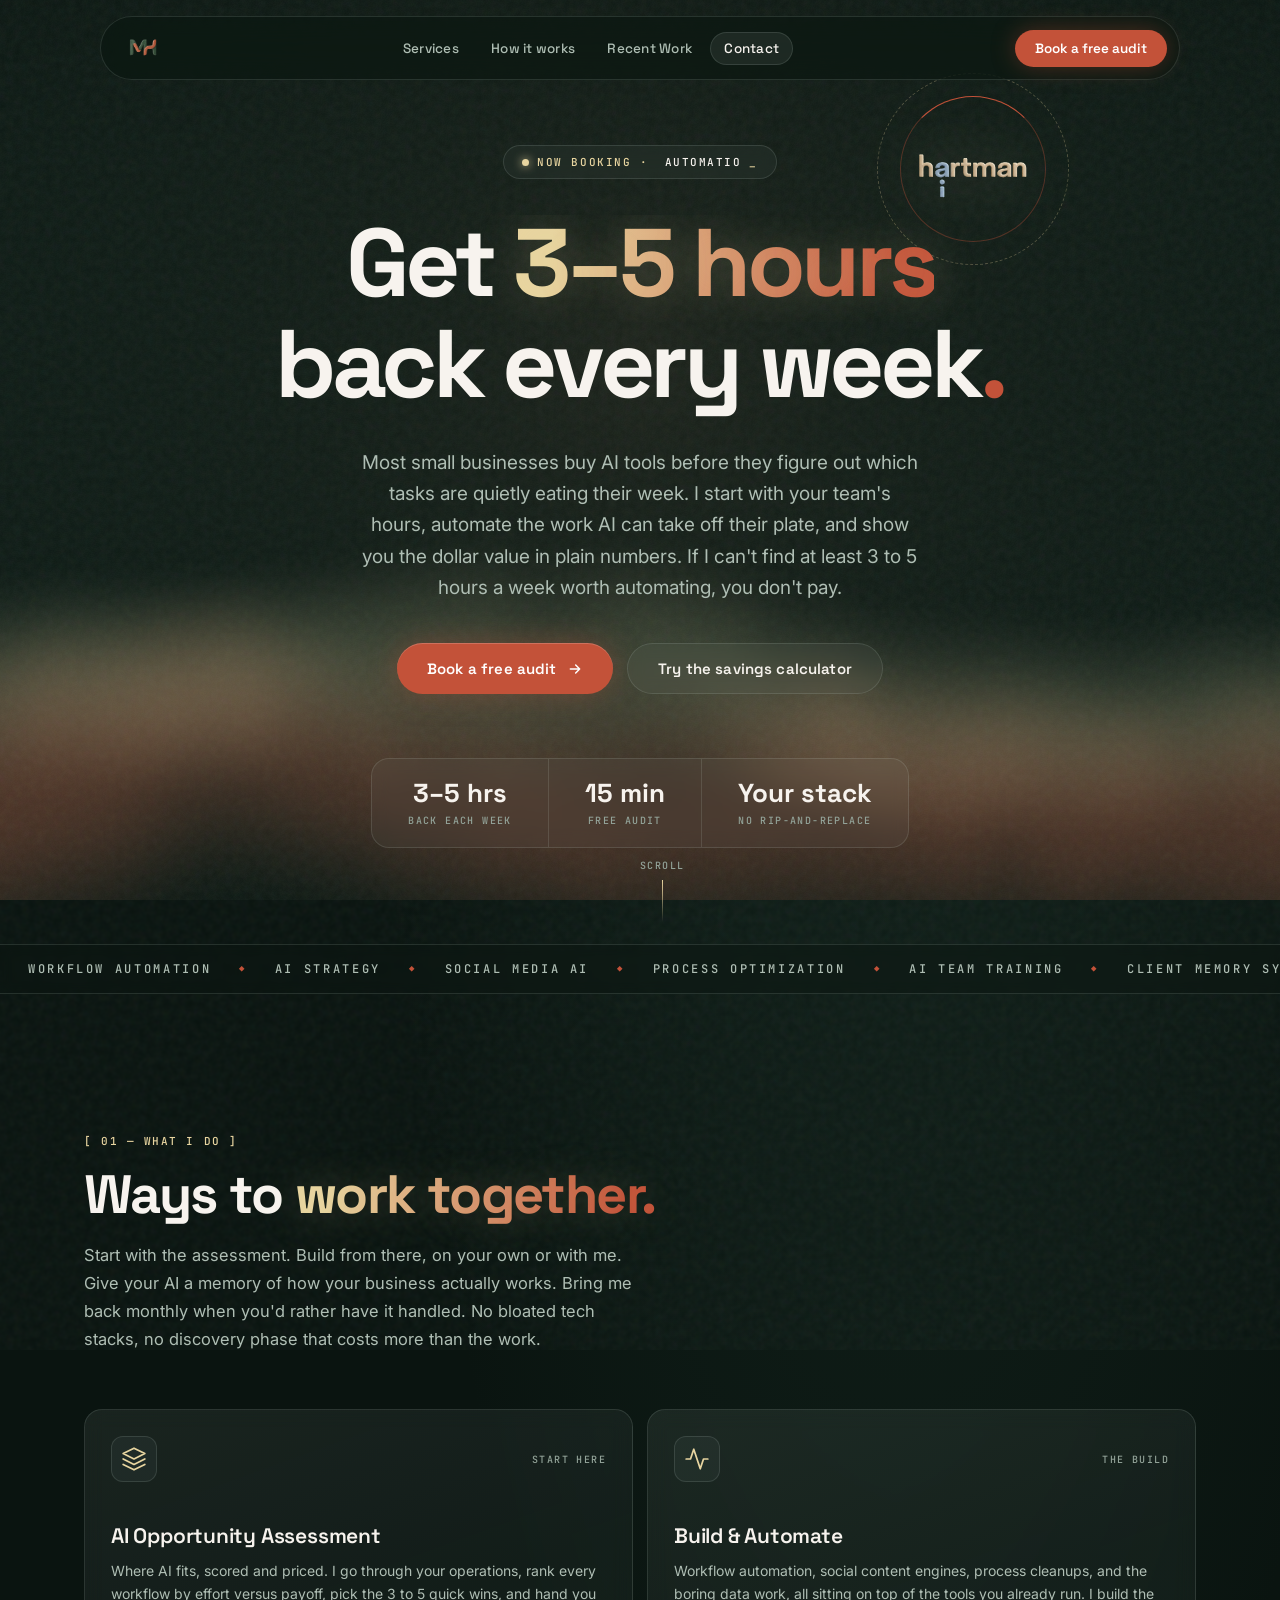
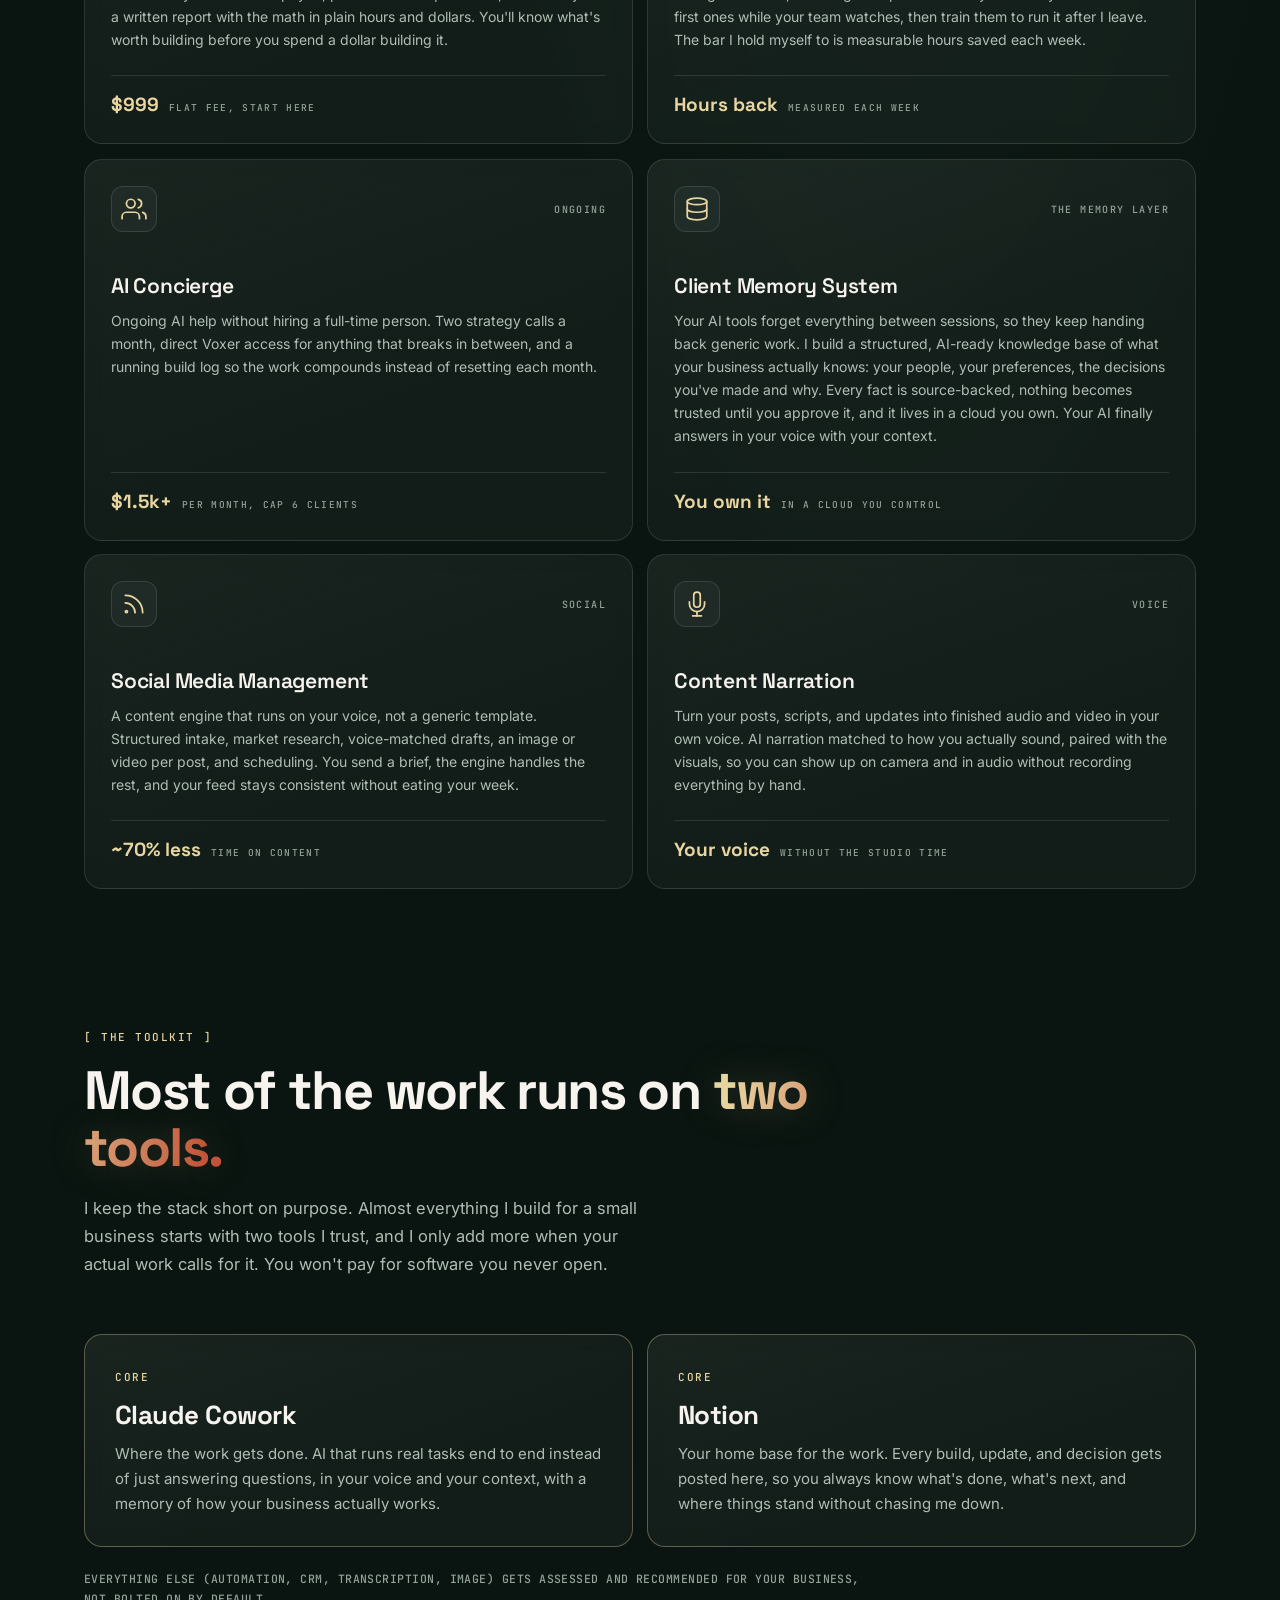
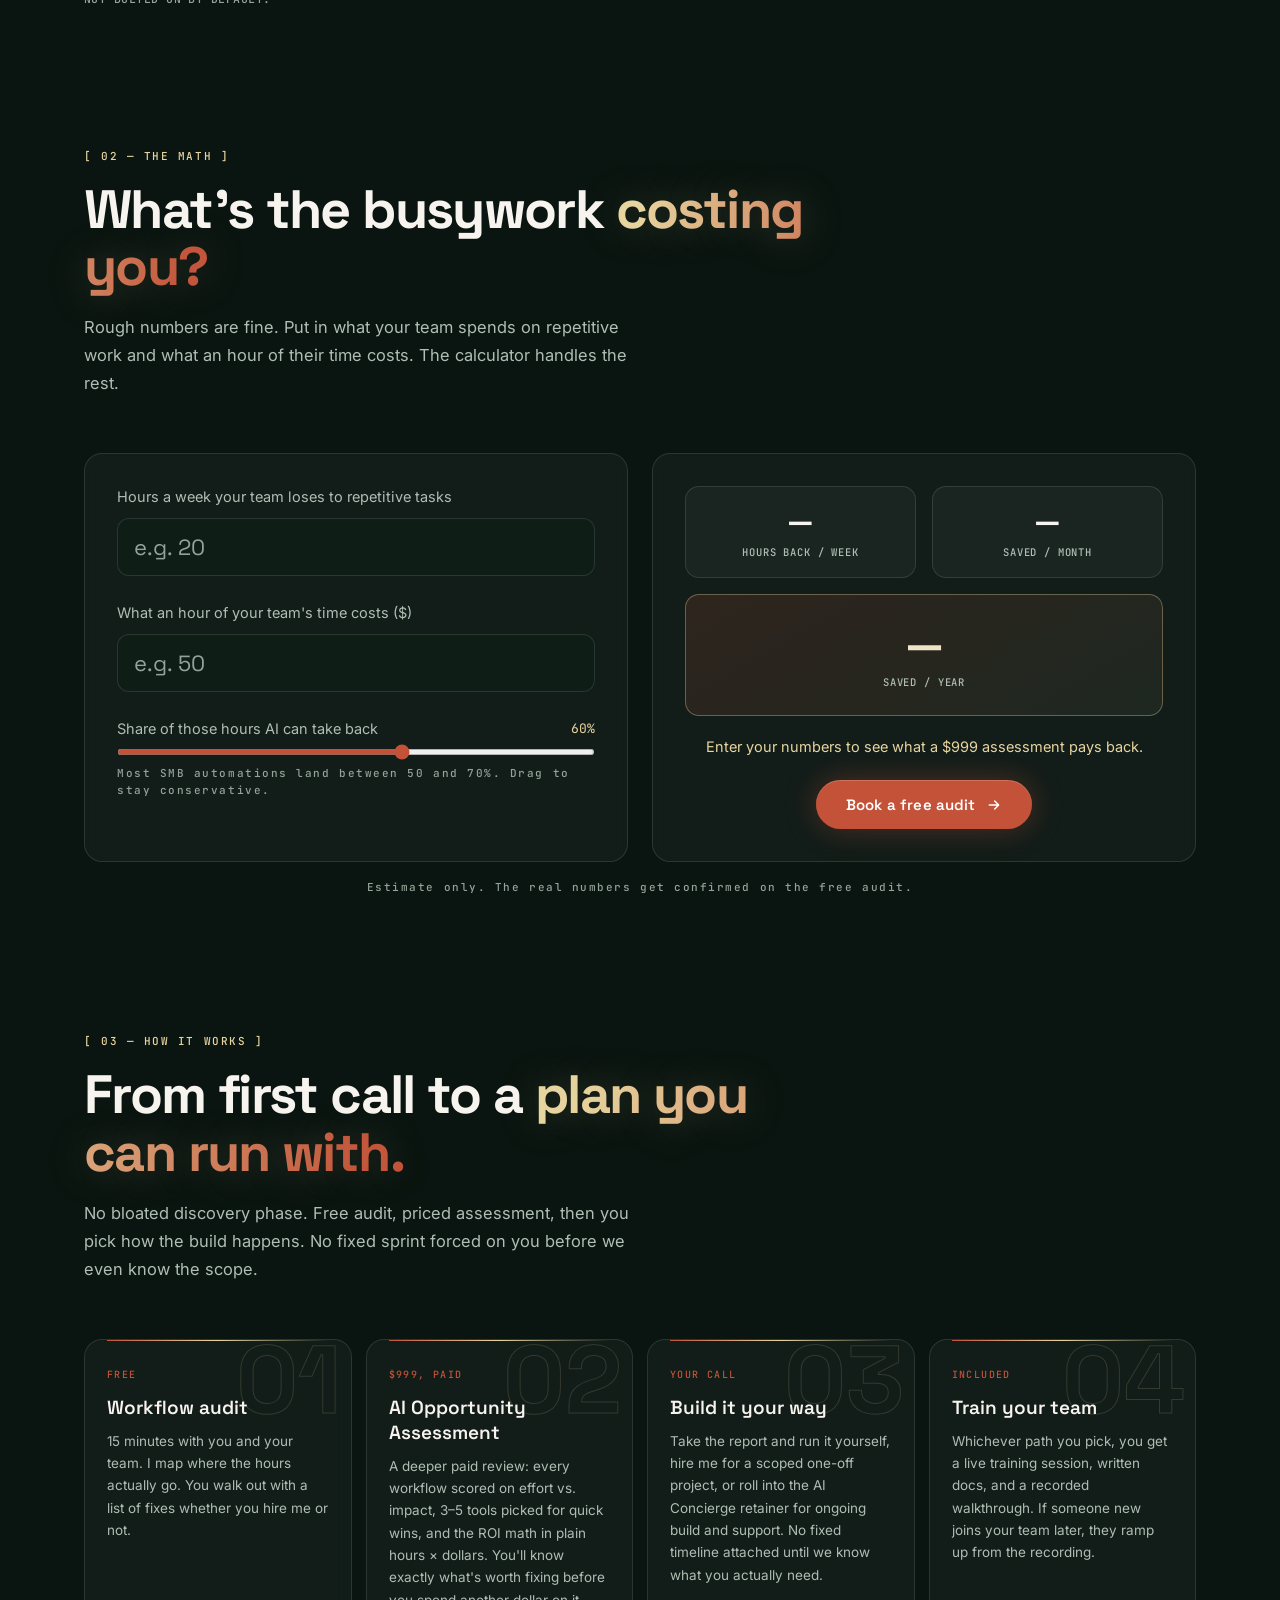
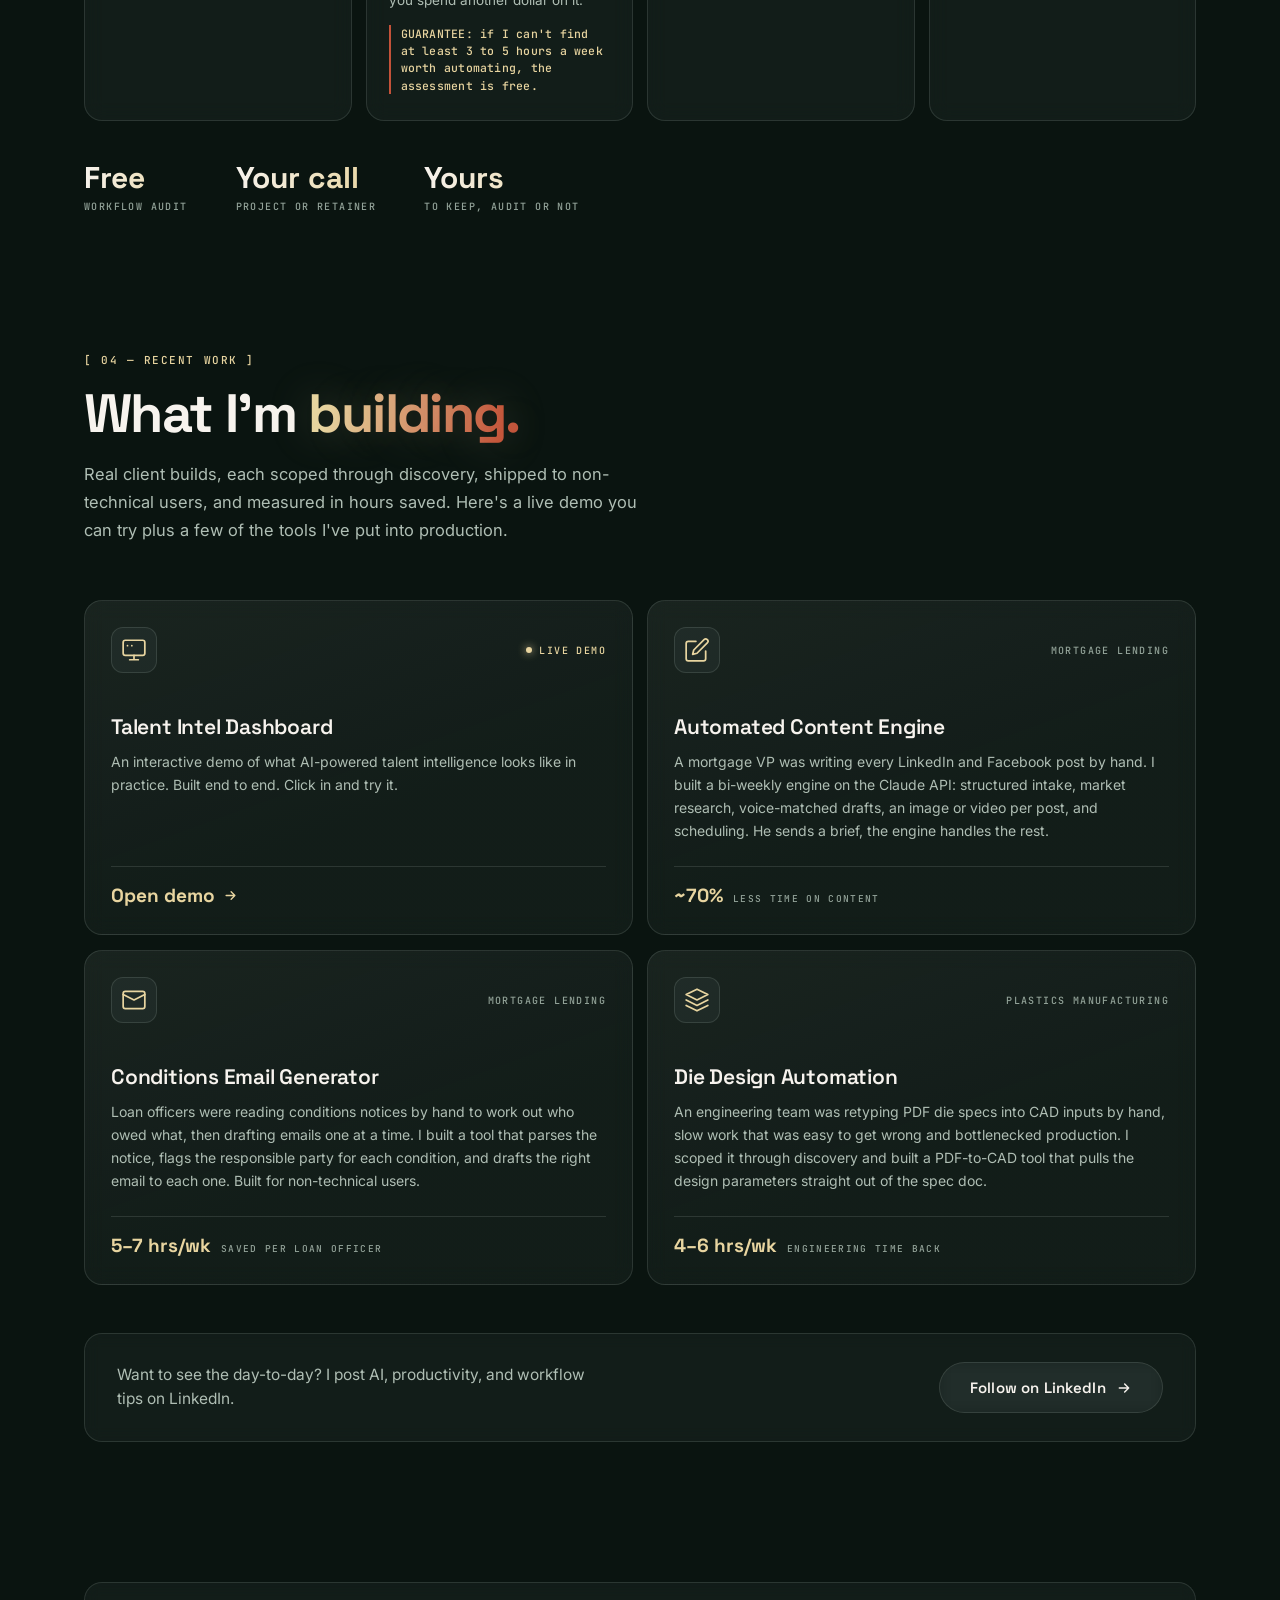
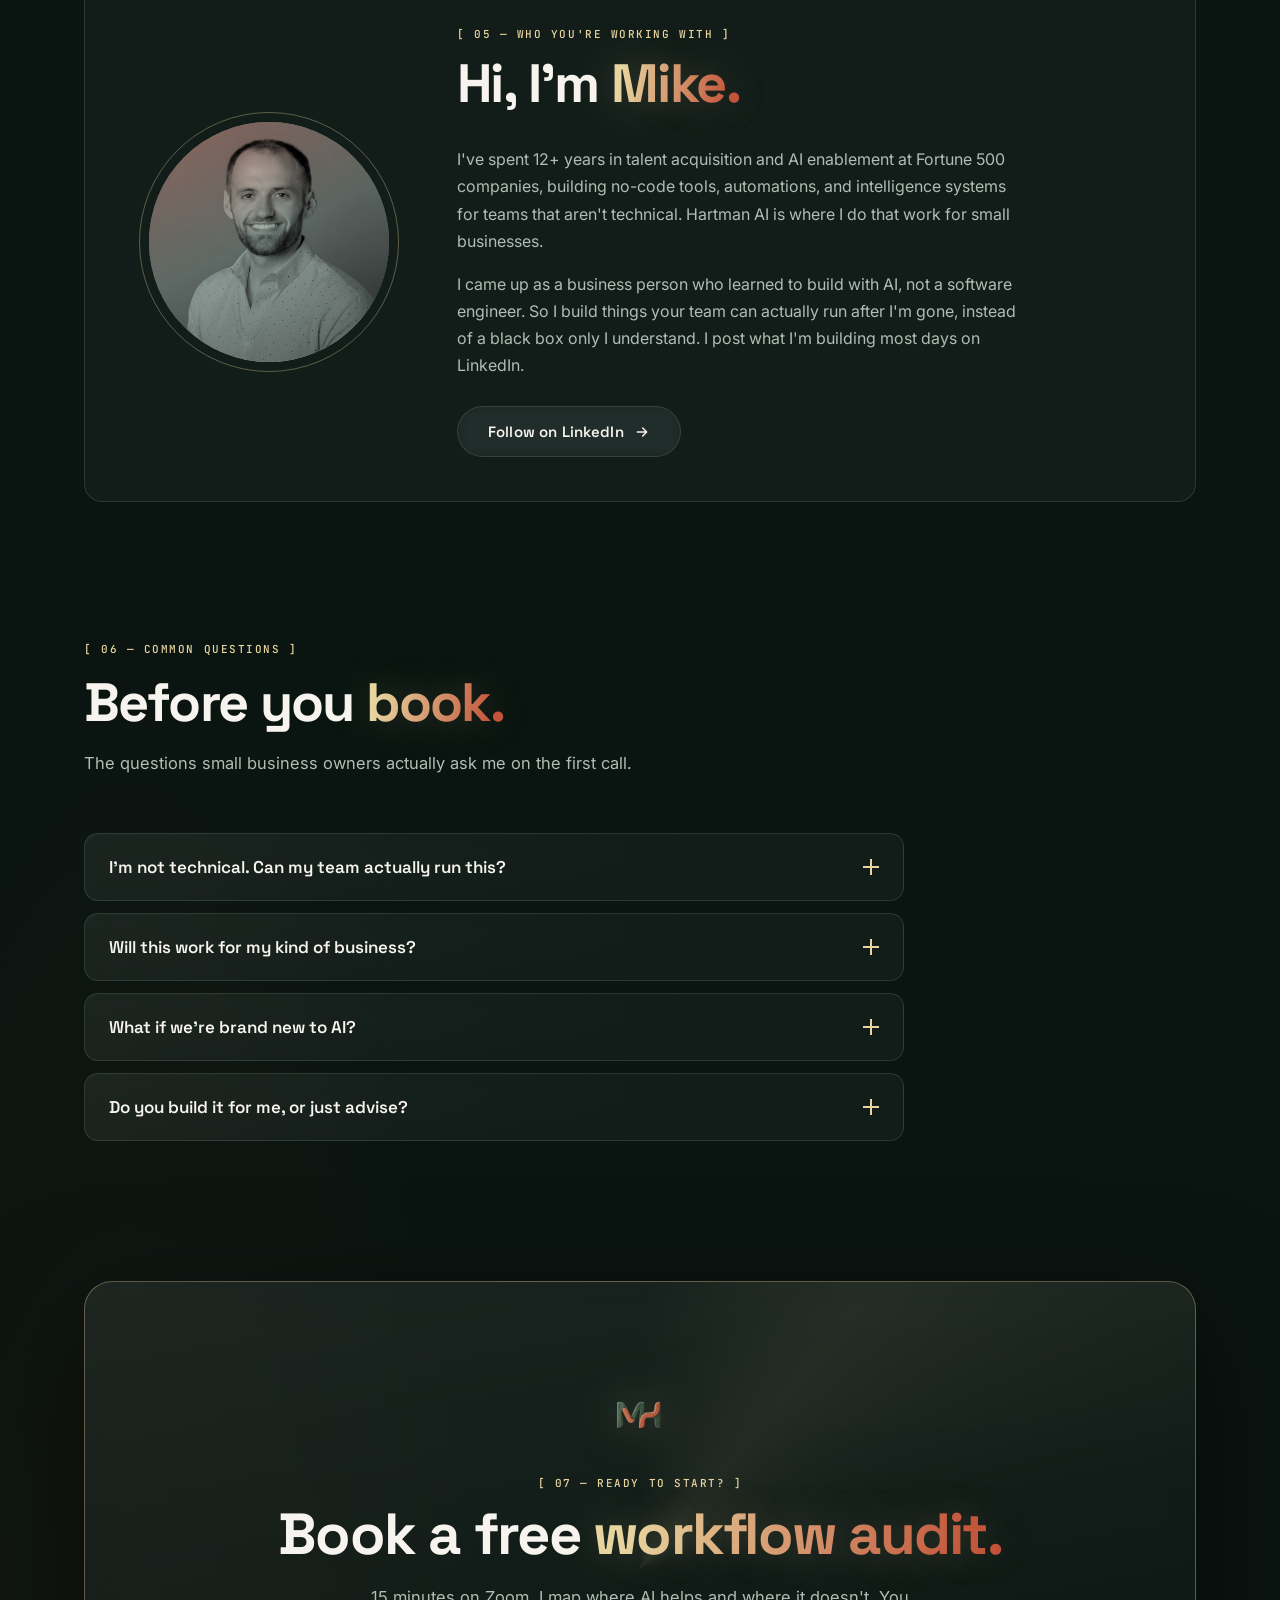
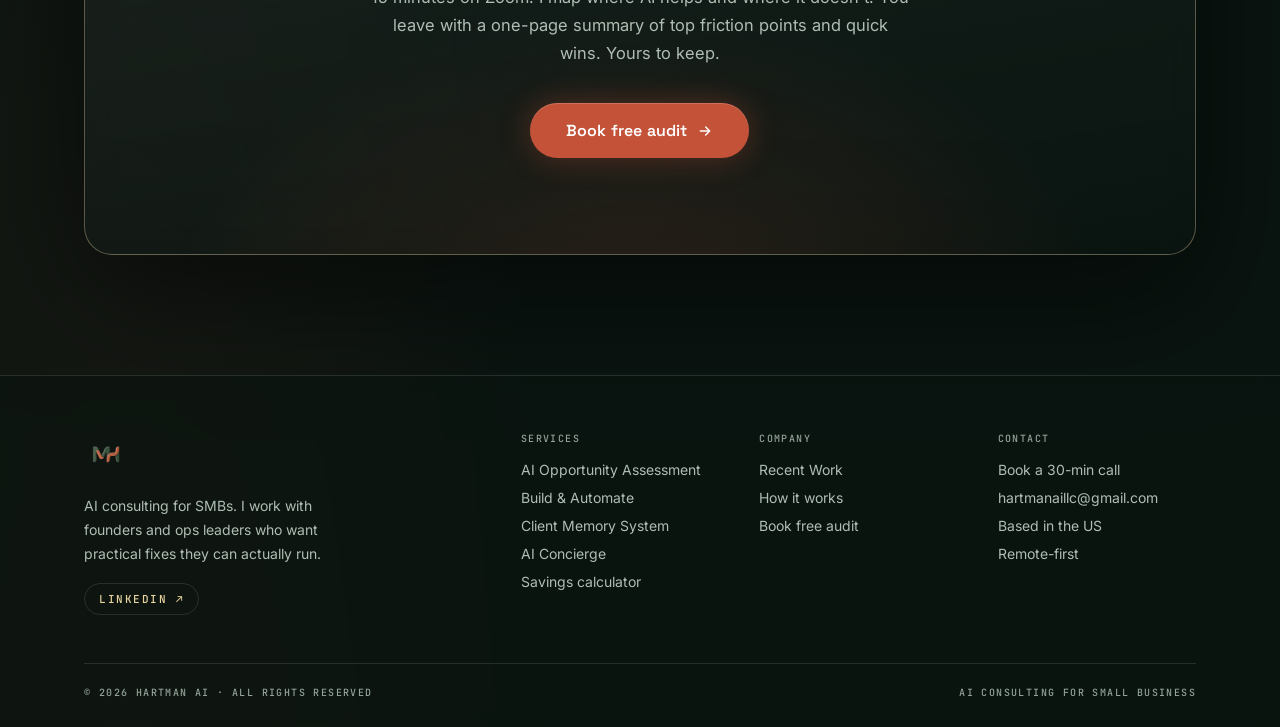
==== commit 0a712f57: "Update toolkit to Claude Cowork + Notion, add two services - Toolkit band: replace Claude/Claude Cow" ====
--- a/index.html
+++ b/index.html
@@ -164,6 +164,28 @@
       <p class="card__body">Your AI tools forget everything between sessions, so they keep handing back generic work. I build a structured, AI-ready knowledge base of what your business actually knows: your people, your preferences, the decisions you've made and why. Every fact is source-backed, nothing becomes trusted until you approve it, and it lives in a cloud you own. Your AI finally answers in your voice with your context.</p>
       <div class="card__stat"><span class="card__stat-num">You own it</span><span class="card__stat-label mono">IN A CLOUD YOU CONTROL</span></div>
     </article>
+
+    <article class="card" data-reveal data-tilt>
+      <div class="card__glow" aria-hidden="true"></div>
+      <div class="card__top">
+        <div class="card__icon"><svg width="26" height="26" viewBox="0 0 24 24" fill="none" stroke="currentColor" stroke-width="1.6" stroke-linecap="round" stroke-linejoin="round"><path d="M4 11a9 9 0 0 1 9 9"/><path d="M4 4a16 16 0 0 1 16 16"/><circle cx="5" cy="19" r="1"/></svg></div>
+        <span class="card__tag mono">SOCIAL</span>
+      </div>
+      <h3 class="card__title">Social Media Management</h3>
+      <p class="card__body">A content engine that runs on your voice, not a generic template. Structured intake, market research, voice-matched drafts, an image or video per post, and scheduling. You send a brief, the engine handles the rest, and your feed stays consistent without eating your week.</p>
+      <div class="card__stat"><span class="card__stat-num">~70% less</span><span class="card__stat-label mono">TIME ON CONTENT</span></div>
+    </article>
+
+    <article class="card" data-reveal data-tilt>
+      <div class="card__glow" aria-hidden="true"></div>
+      <div class="card__top">
+        <div class="card__icon"><svg width="26" height="26" viewBox="0 0 24 24" fill="none" stroke="currentColor" stroke-width="1.6" stroke-linecap="round" stroke-linejoin="round"><path d="M12 1a3 3 0 0 0-3 3v8a3 3 0 0 0 6 0V4a3 3 0 0 0-3-3z"/><path d="M19 10v2a7 7 0 0 1-14 0v-2"/><line x1="12" y1="19" x2="12" y2="23"/><line x1="8" y1="23" x2="16" y2="23"/></svg></div>
+        <span class="card__tag mono">VOICE</span>
+      </div>
+      <h3 class="card__title">Content Narration</h3>
+      <p class="card__body">Turn your posts, scripts, and updates into finished audio and video in your own voice. AI narration matched to how you actually sound, paired with the visuals, so you can show up on camera and in audio without recording everything by hand.</p>
+      <div class="card__stat"><span class="card__stat-num">Your voice</span><span class="card__stat-label mono">WITHOUT THE STUDIO TIME</span></div>
+    </article>
   </div>
 </section>
 
@@ -177,13 +199,13 @@
   <div class="toolkit__grid" data-reveal>
     <article class="tool tool--primary">
       <span class="tool__tag mono">CORE</span>
-      <h3 class="tool__name">Claude</h3>
-      <p class="tool__role">The thinking and writing engine behind most of what I build. Drafts, analysis, and decisions, in your voice and your context.</p>
+      <h3 class="tool__name">Claude Cowork</h3>
+      <p class="tool__role">Where the work gets done. AI that runs real tasks end to end instead of just answering questions, in your voice and your context, with a memory of how your business actually works.</p>
     </article>
     <article class="tool tool--primary">
       <span class="tool__tag mono">CORE</span>
-      <h3 class="tool__name">Claude Cowork</h3>
-      <p class="tool__role">Where the work gets done. AI that runs real tasks end to end instead of just answering questions, and keeps a memory of how your business actually works.</p>
+      <h3 class="tool__name">Notion</h3>
+      <p class="tool__role">Your home base for the work. Every build, update, and decision gets posted here, so you always know what's done, what's next, and where things stand without chasing me down.</p>
     </article>
   </div>
   <p class="toolkit__foot mono" data-reveal>EVERYTHING ELSE (AUTOMATION, CRM, TRANSCRIPTION, IMAGE) GETS ASSESSED AND RECOMMENDED FOR YOUR BUSINESS, NOT BOLTED ON BY DEFAULT.</p>
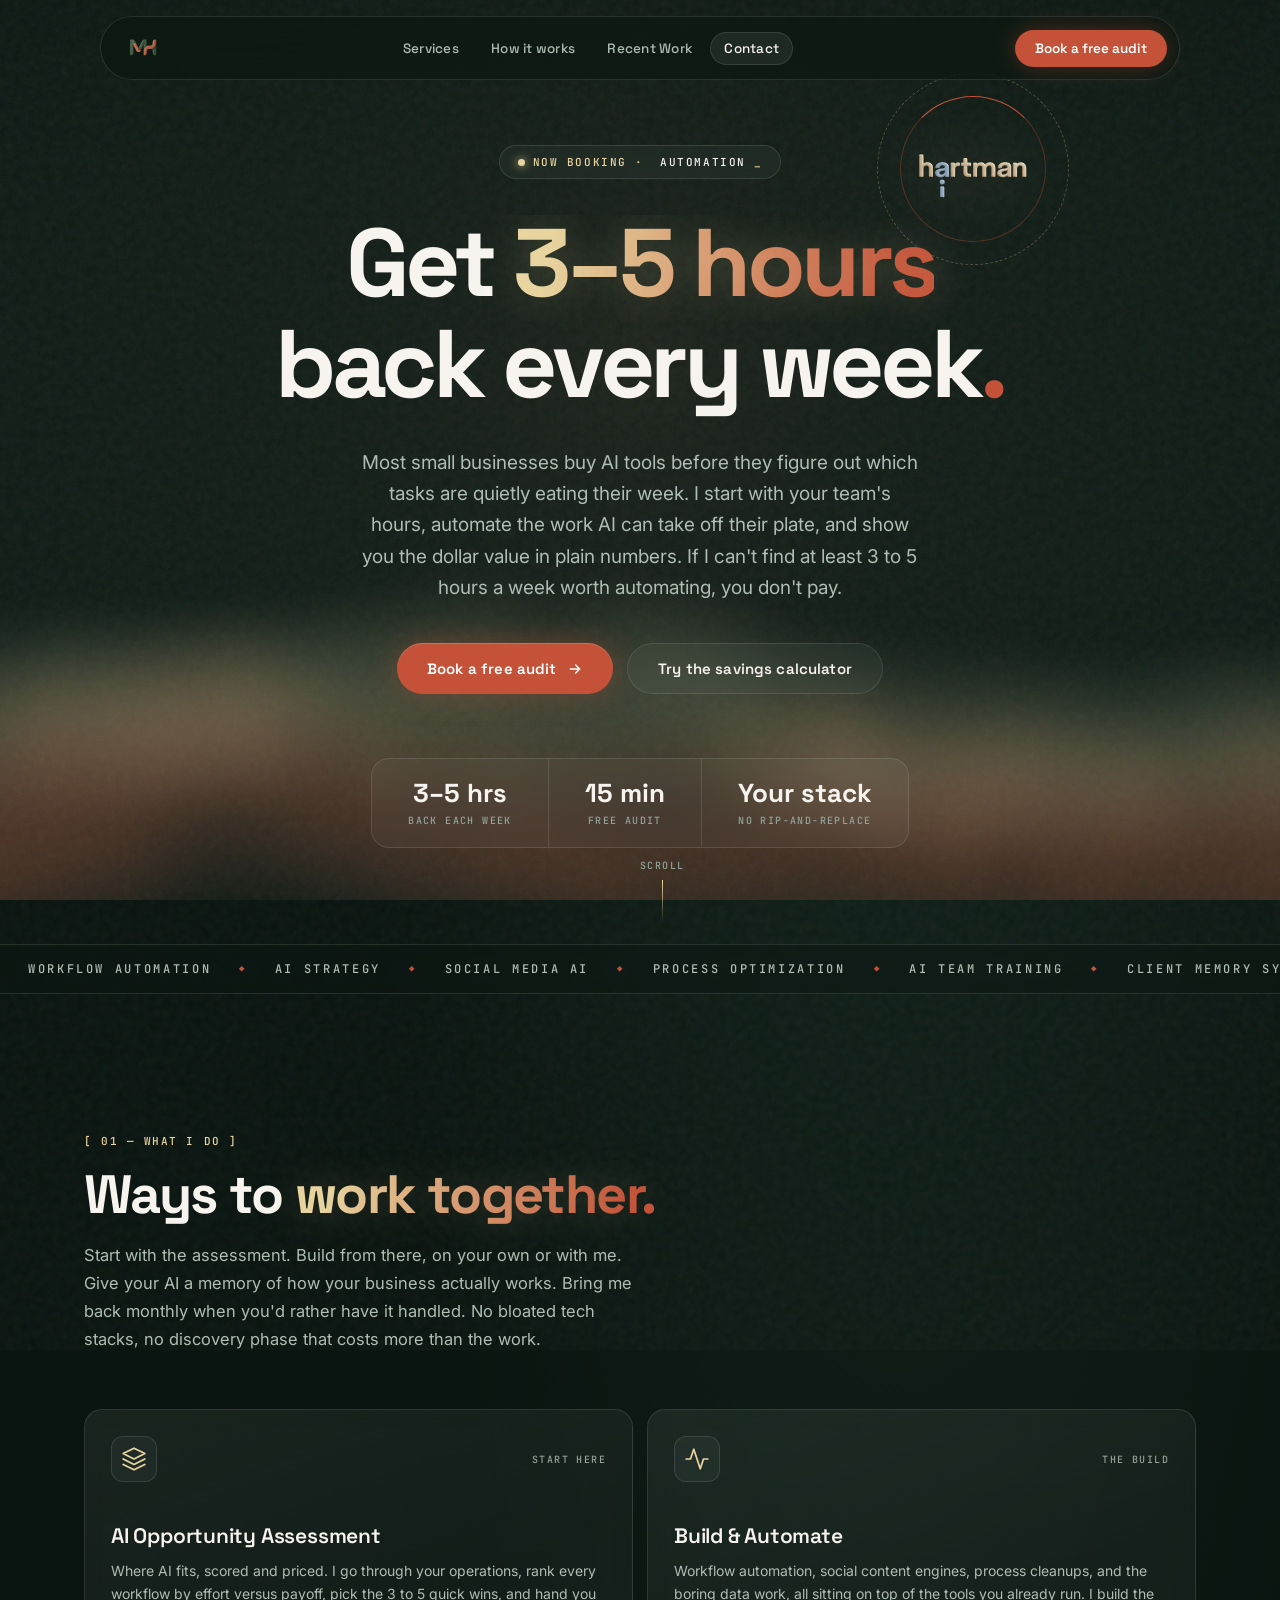
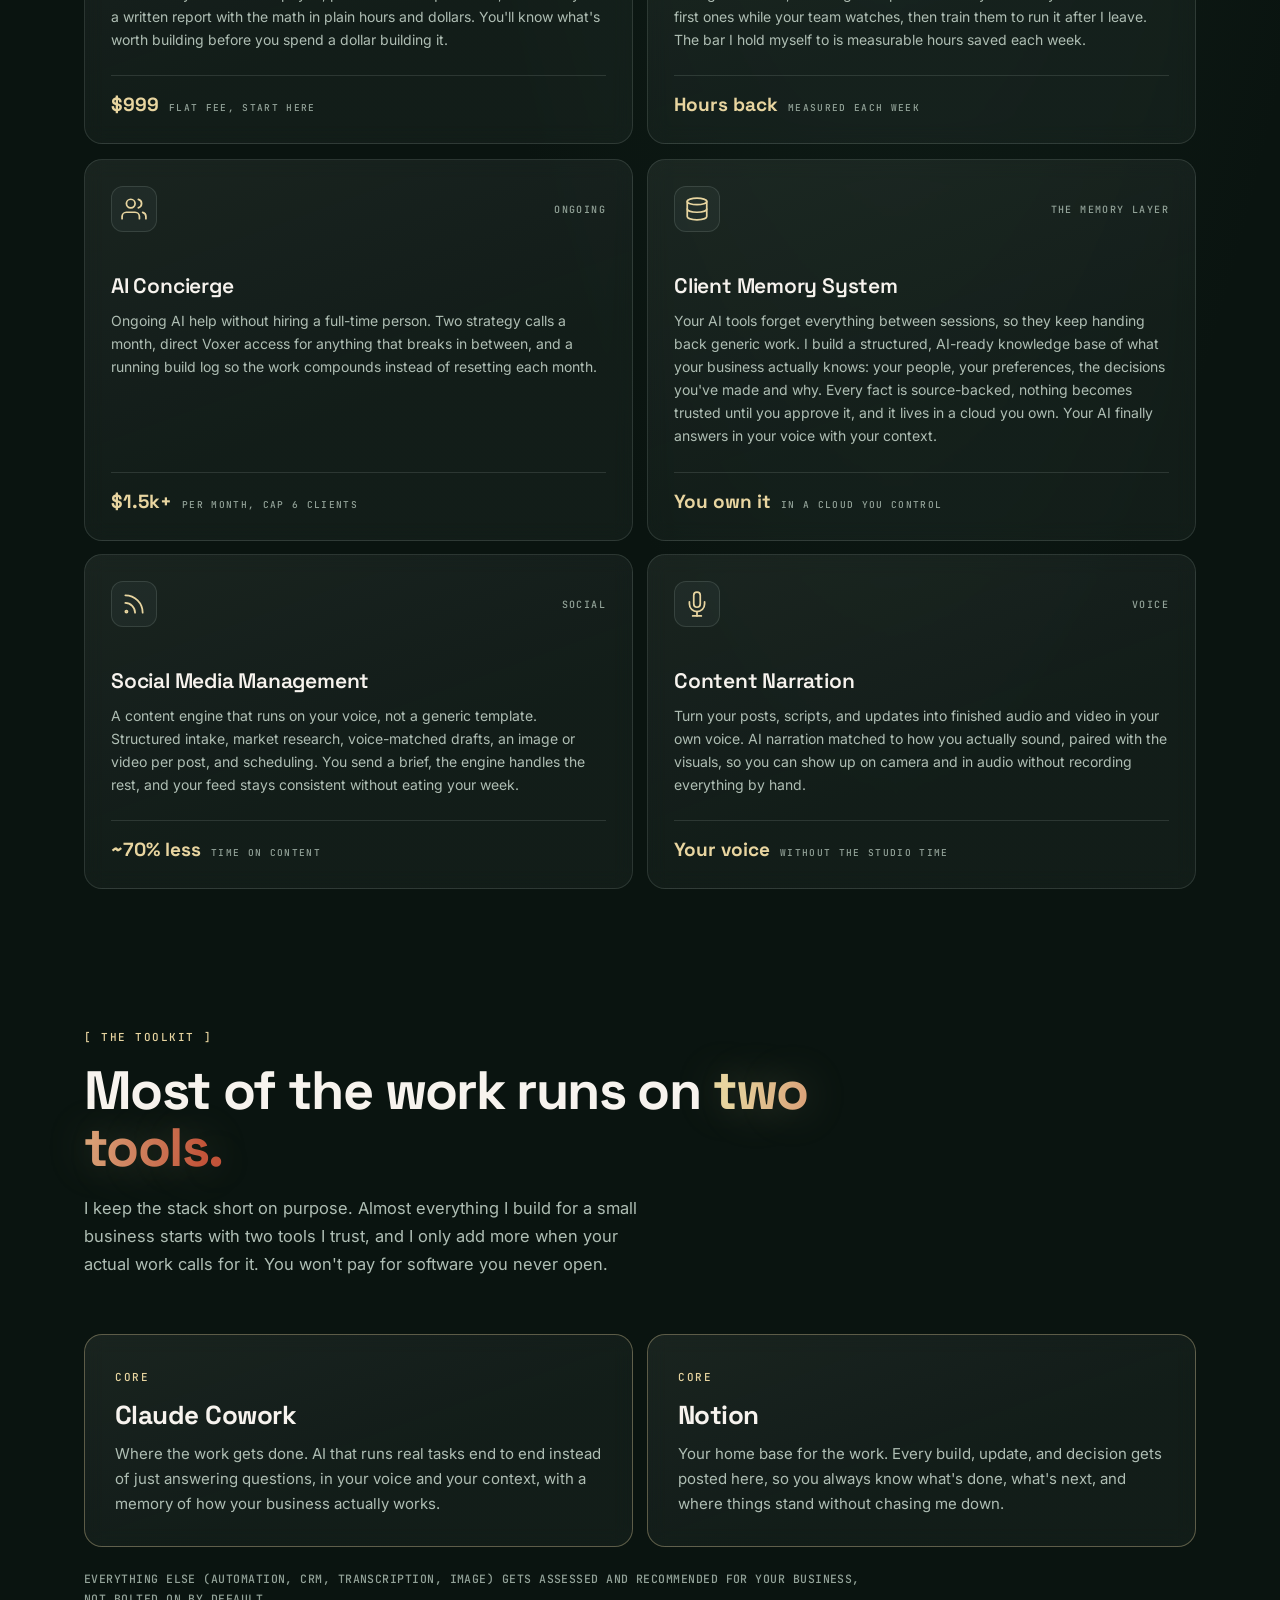
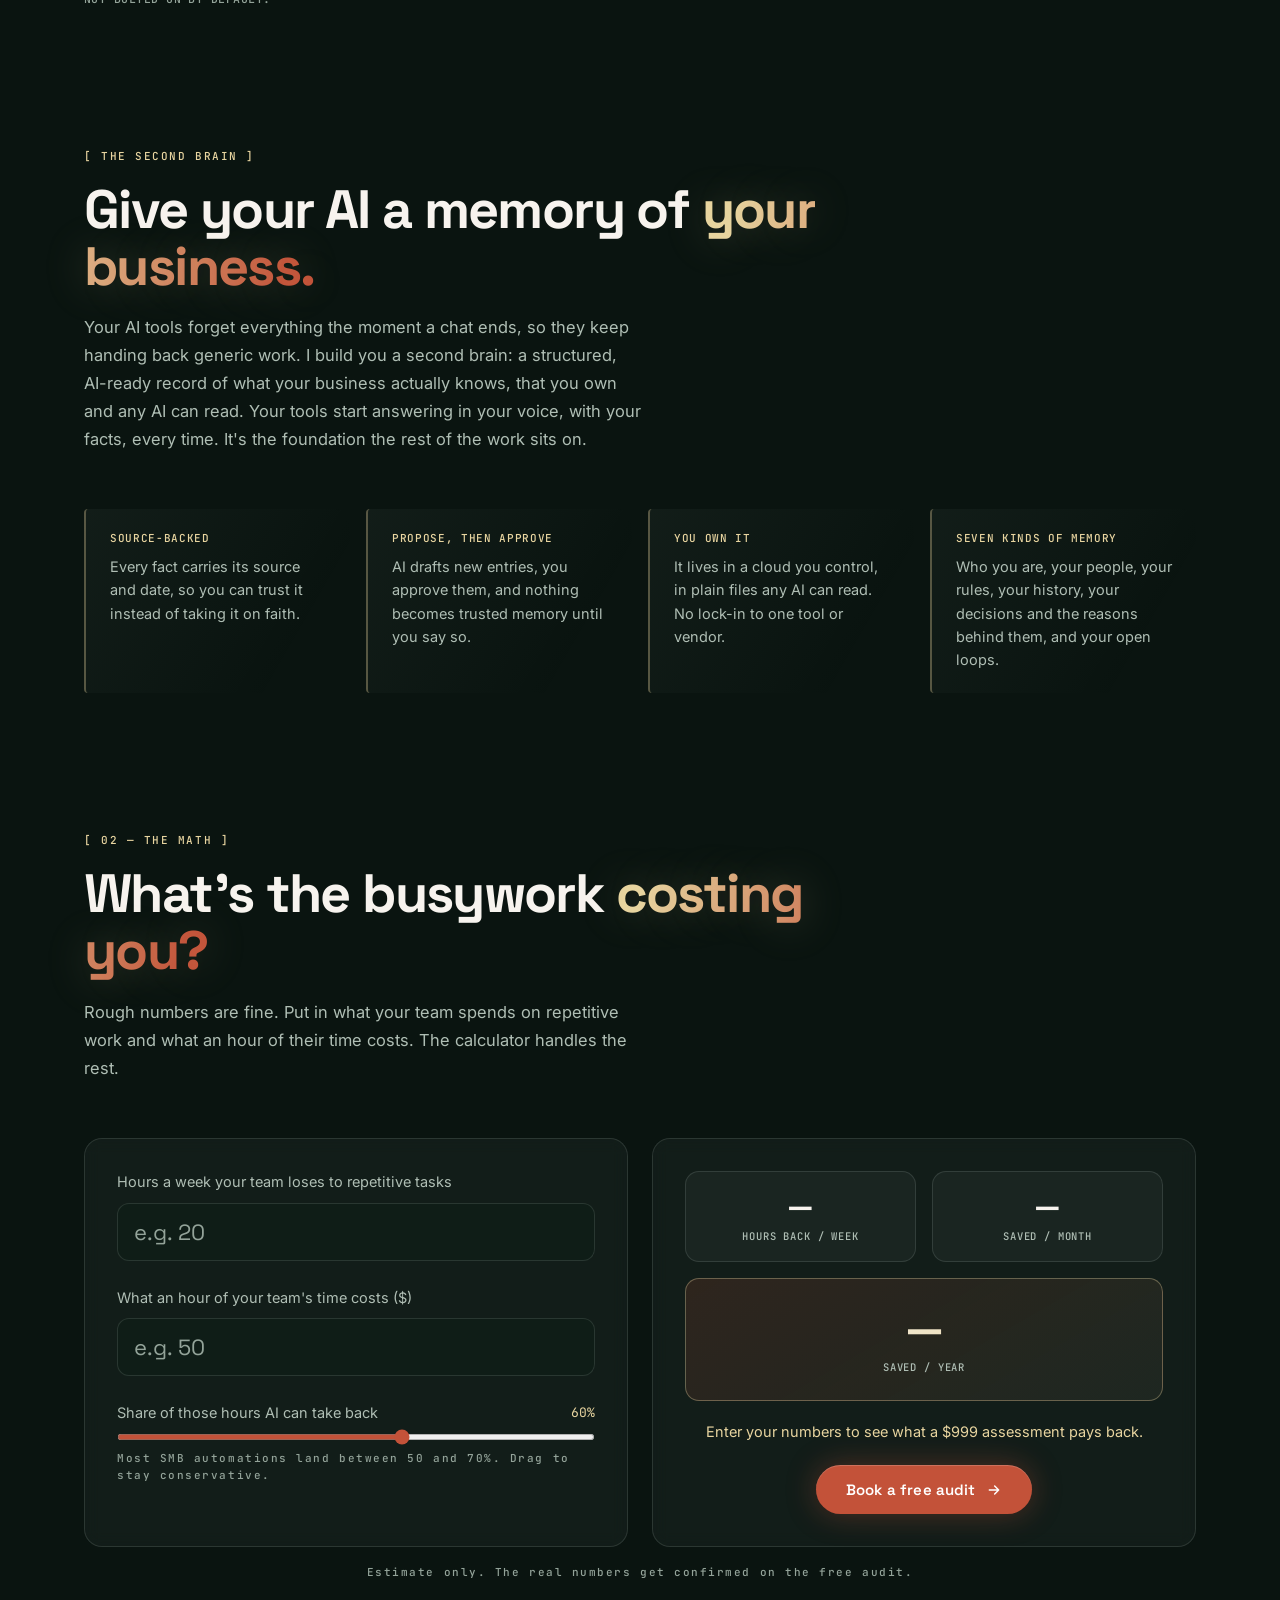
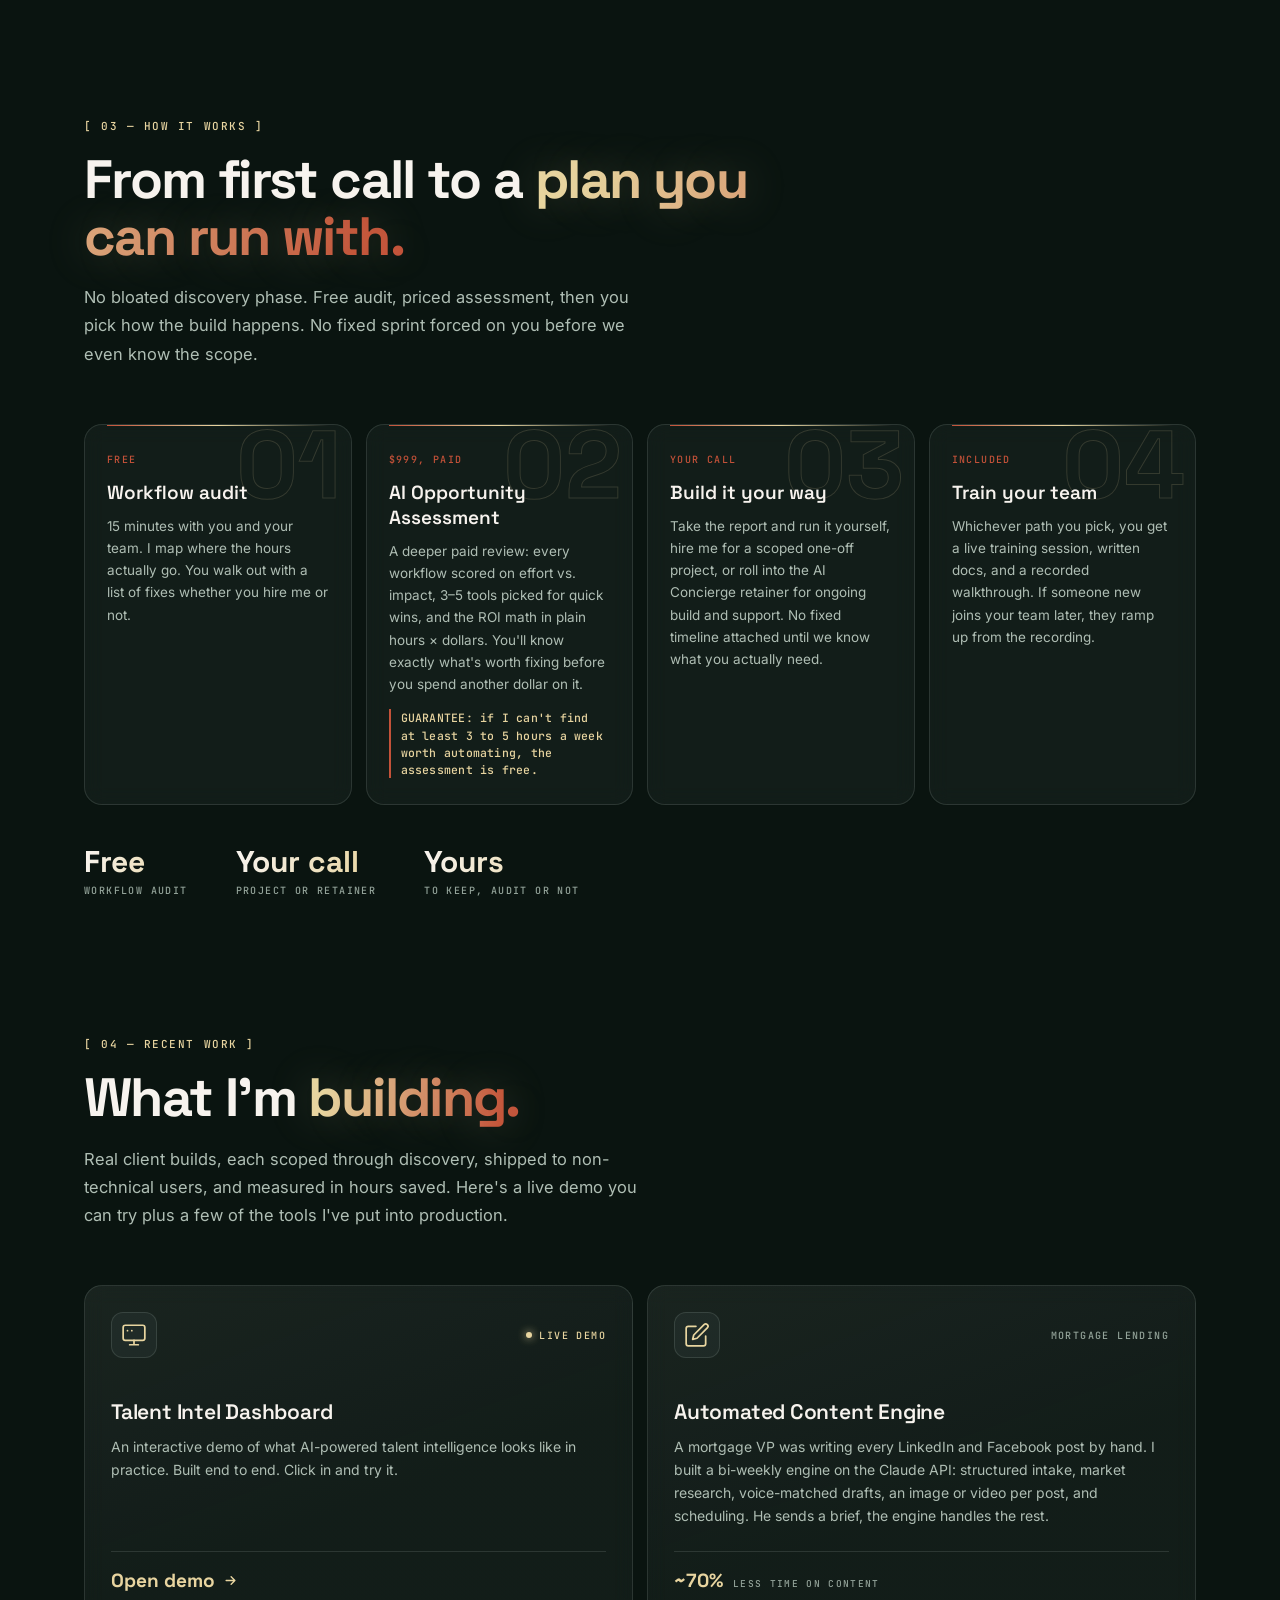
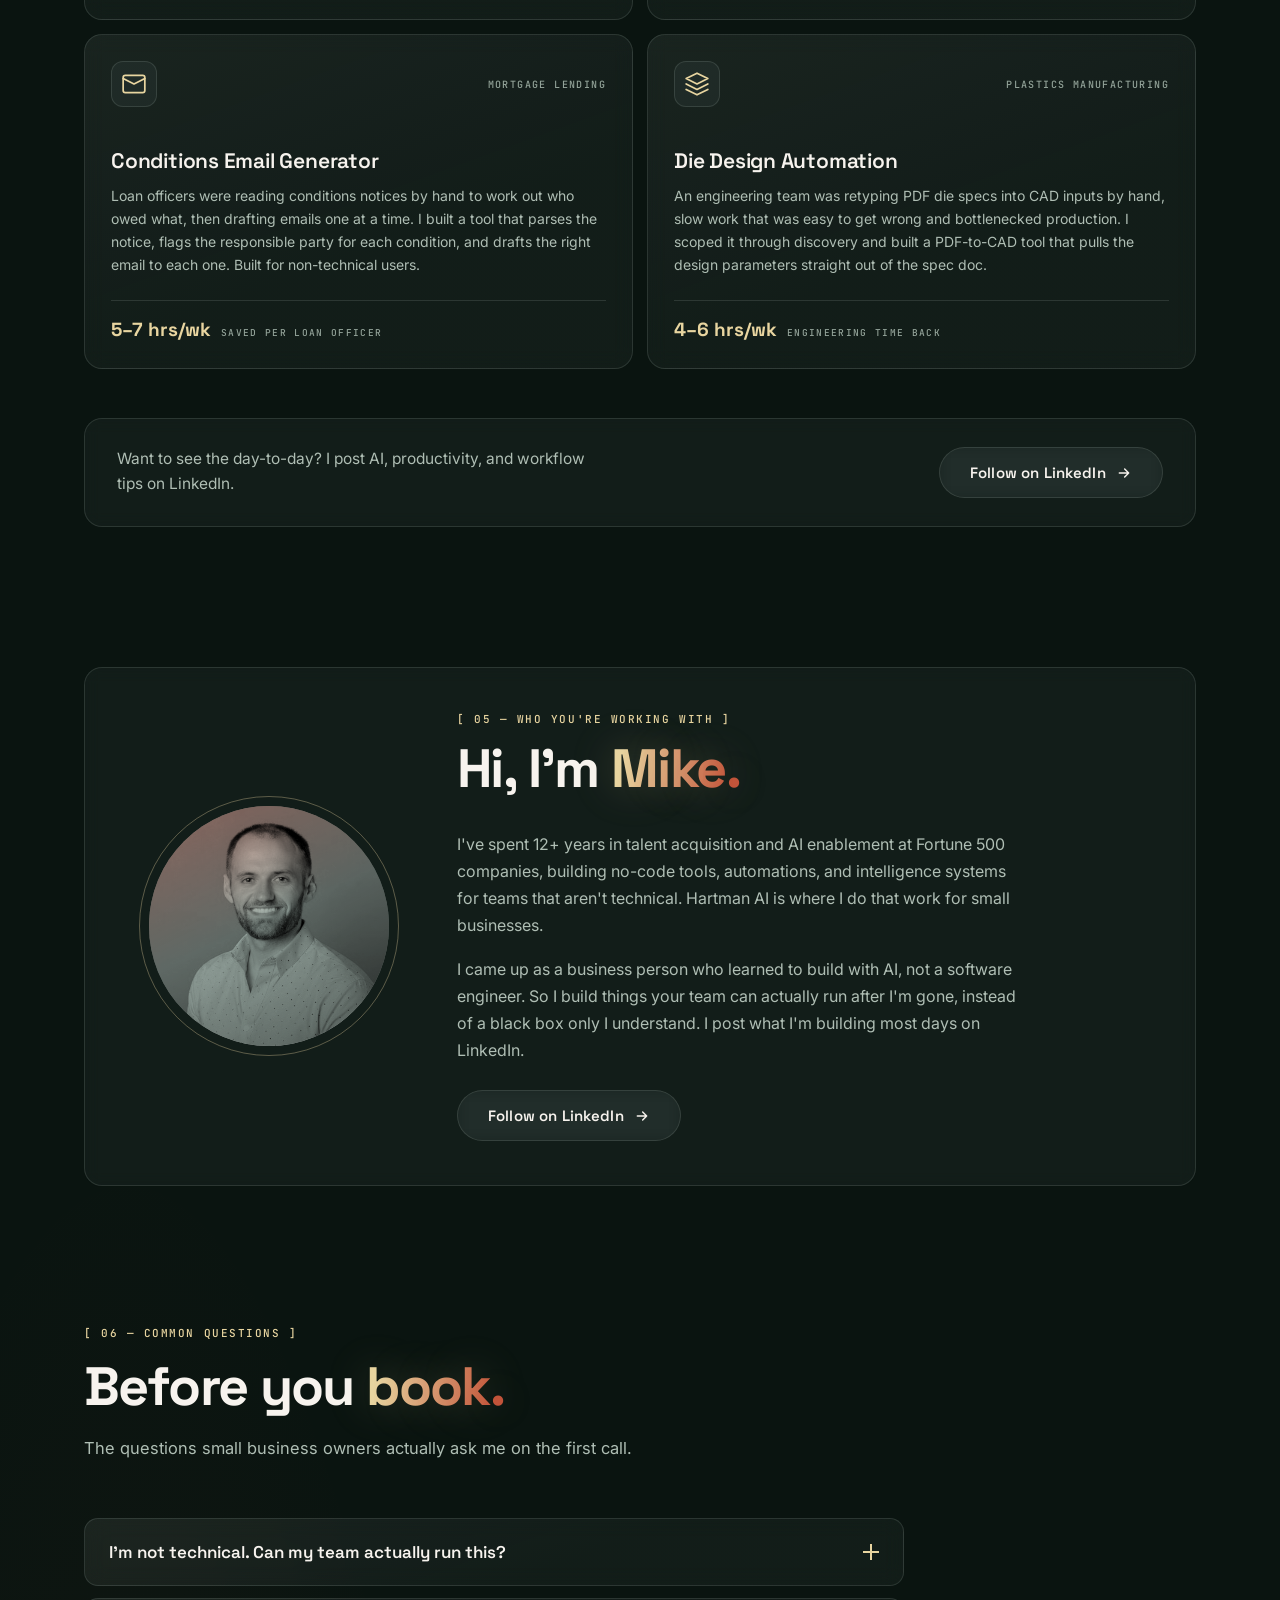
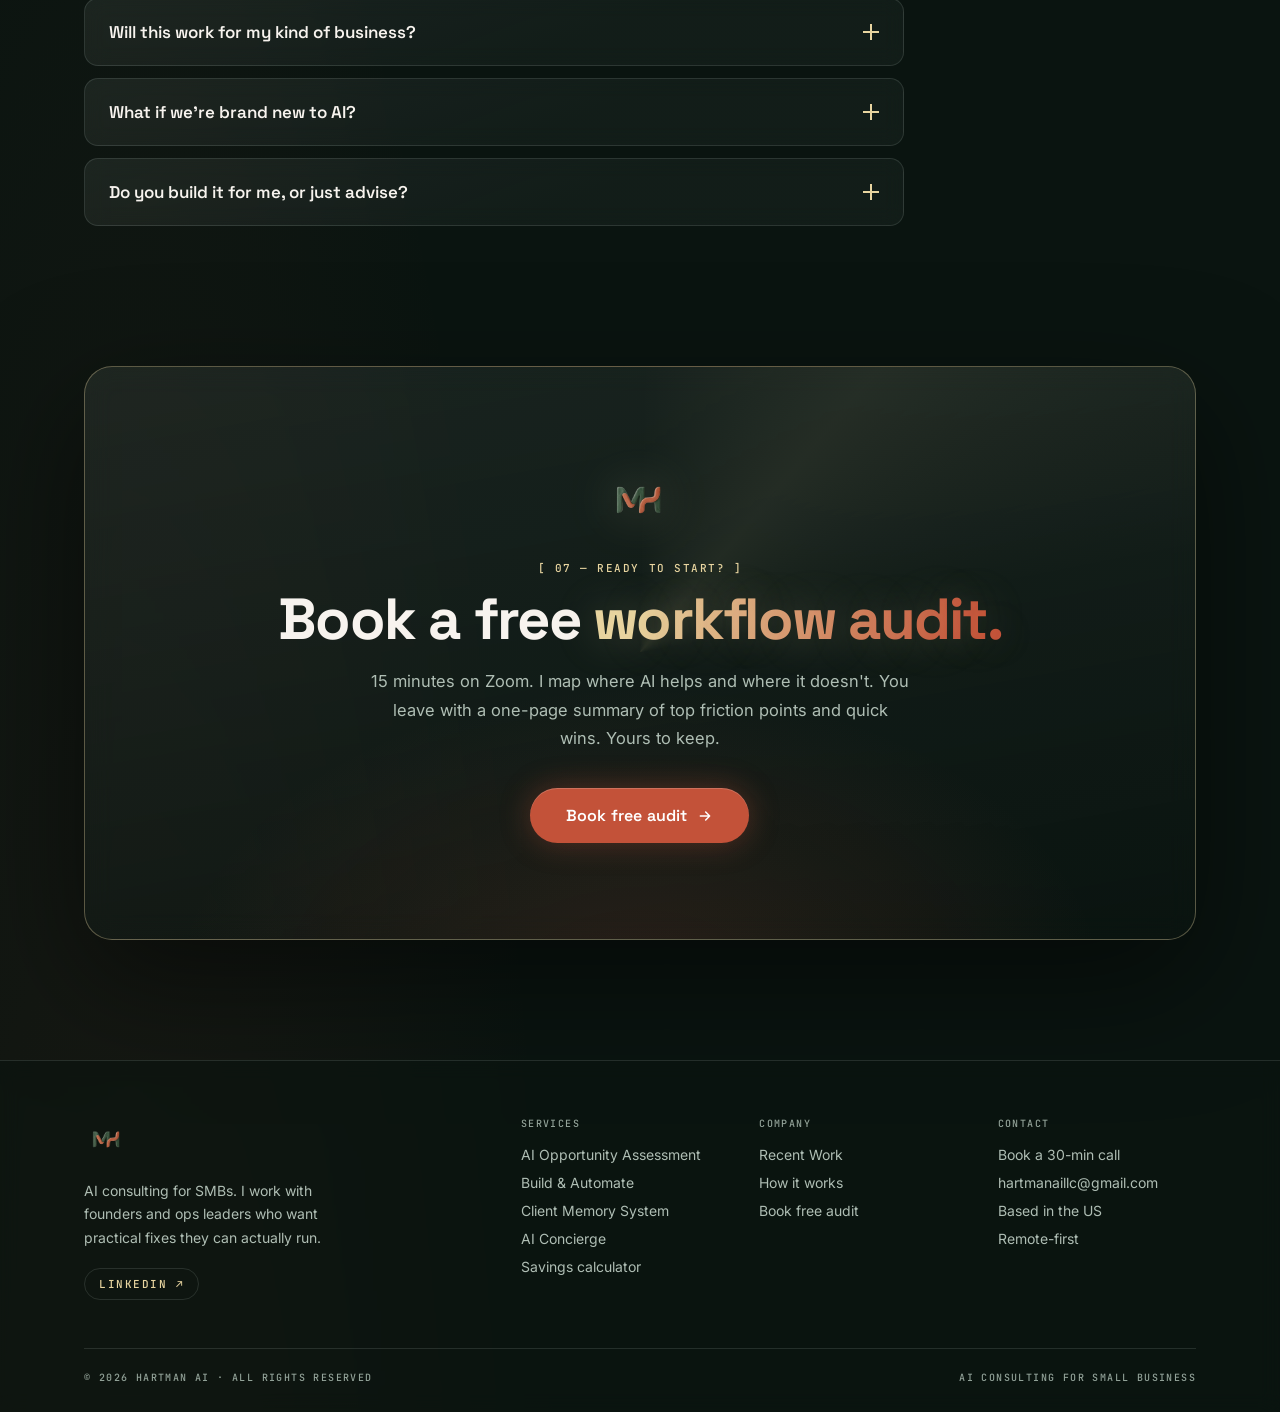
==== commit 53d631e1: "Add Second Brain / knowledge-base offering band Dedicated section after the toolkit band selling the" ====
--- a/index.html
+++ b/index.html
@@ -209,6 +209,33 @@
     </article>
   </div>
   <p class="toolkit__foot mono" data-reveal>EVERYTHING ELSE (AUTOMATION, CRM, TRANSCRIPTION, IMAGE) GETS ASSESSED AND RECOMMENDED FOR YOUR BUSINESS, NOT BOLTED ON BY DEFAULT.</p>
+</section>
+
+<!-- ── SECOND BRAIN BAND: the memory layer ─────── -->
+<section class="section brain" id="second-brain">
+  <div class="section__head brain__head" data-reveal>
+    <div class="section__index mono">[ THE SECOND BRAIN ]</div>
+    <h2 class="section__title">Give your AI a memory of <em class="glow-text">your business.</em></h2>
+    <p class="section__lead">Your AI tools forget everything the moment a chat ends, so they keep handing back generic work. I build you a second brain: a structured, AI-ready record of what your business actually knows, that you own and any AI can read. Your tools start answering in your voice, with your facts, every time. It's the foundation the rest of the work sits on.</p>
+  </div>
+  <div class="brain__grid" data-reveal>
+    <div class="brain__item">
+      <span class="brain__label mono">SOURCE-BACKED</span>
+      <p class="brain__line">Every fact carries its source and date, so you can trust it instead of taking it on faith.</p>
+    </div>
+    <div class="brain__item">
+      <span class="brain__label mono">PROPOSE, THEN APPROVE</span>
+      <p class="brain__line">AI drafts new entries, you approve them, and nothing becomes trusted memory until you say so.</p>
+    </div>
+    <div class="brain__item">
+      <span class="brain__label mono">YOU OWN IT</span>
+      <p class="brain__line">It lives in a cloud you control, in plain files any AI can read. No lock-in to one tool or vendor.</p>
+    </div>
+    <div class="brain__item">
+      <span class="brain__label mono">SEVEN KINDS OF MEMORY</span>
+      <p class="brain__line">Who you are, your people, your rules, your history, your decisions and the reasons behind them, and your open loops.</p>
+    </div>
+  </div>
 </section>
 
 <!-- ── ROI CALCULATOR ──────────────────────────── -->
--- a/styles.css
+++ b/styles.css
@@ -824,11 +824,12 @@
   .founder__photo-wrap { width: 200px; height: 200px; }
   .founder__body { align-items: center; text-align: center; }
   .founder__lead { text-align: center; }
+  .brain__grid { grid-template-columns: repeat(2, 1fr); }
 }
 @media (max-width: 640px) {
   .hero__status { white-space: nowrap; padding: 8px 14px; }
   .hero__status .mono { font-size: 10px; letter-spacing: 0.1em; }
-  .bento, .bento--three, .bento--four, .steps { grid-template-columns: 1fr; }
+  .bento, .bento--three, .bento--four, .steps, .brain__grid { grid-template-columns: 1fr; }
   .card--wide { grid-column: span 1; }
   .hero__stats { width: 100%; flex-direction: column; }
   .hero__stats .stat + .stat { border-left: none; border-top: 1px solid var(--line); }
@@ -863,6 +864,20 @@
   font-size: 11.5px; line-height: 1.7; letter-spacing: 0.04em;
   color: var(--text-faint); max-width: 780px;
 }
+
+/* ── SECOND BRAIN BAND ───────────────────────── */
+.brain__head { max-width: 820px; }
+.brain__grid {
+  display: grid; grid-template-columns: repeat(4, 1fr); gap: 16px;
+}
+.brain__item {
+  position: relative; padding: 22px 22px 22px 24px;
+  border-left: 2px solid var(--line-bright);
+  border-radius: 4px 14px 14px 4px;
+  background: linear-gradient(120deg, var(--glass) 0%, transparent 80%);
+}
+.brain__label { color: var(--ochre); display: block; margin-bottom: 10px; font-size: 11px; letter-spacing: 0.06em; }
+.brain__line { font-size: 14.5px; line-height: 1.6; color: var(--text-muted); }
 
 /* ── FAQ ─────────────────────────────────────── */
 .faq { display: flex; flex-direction: column; gap: 12px; max-width: 820px; }
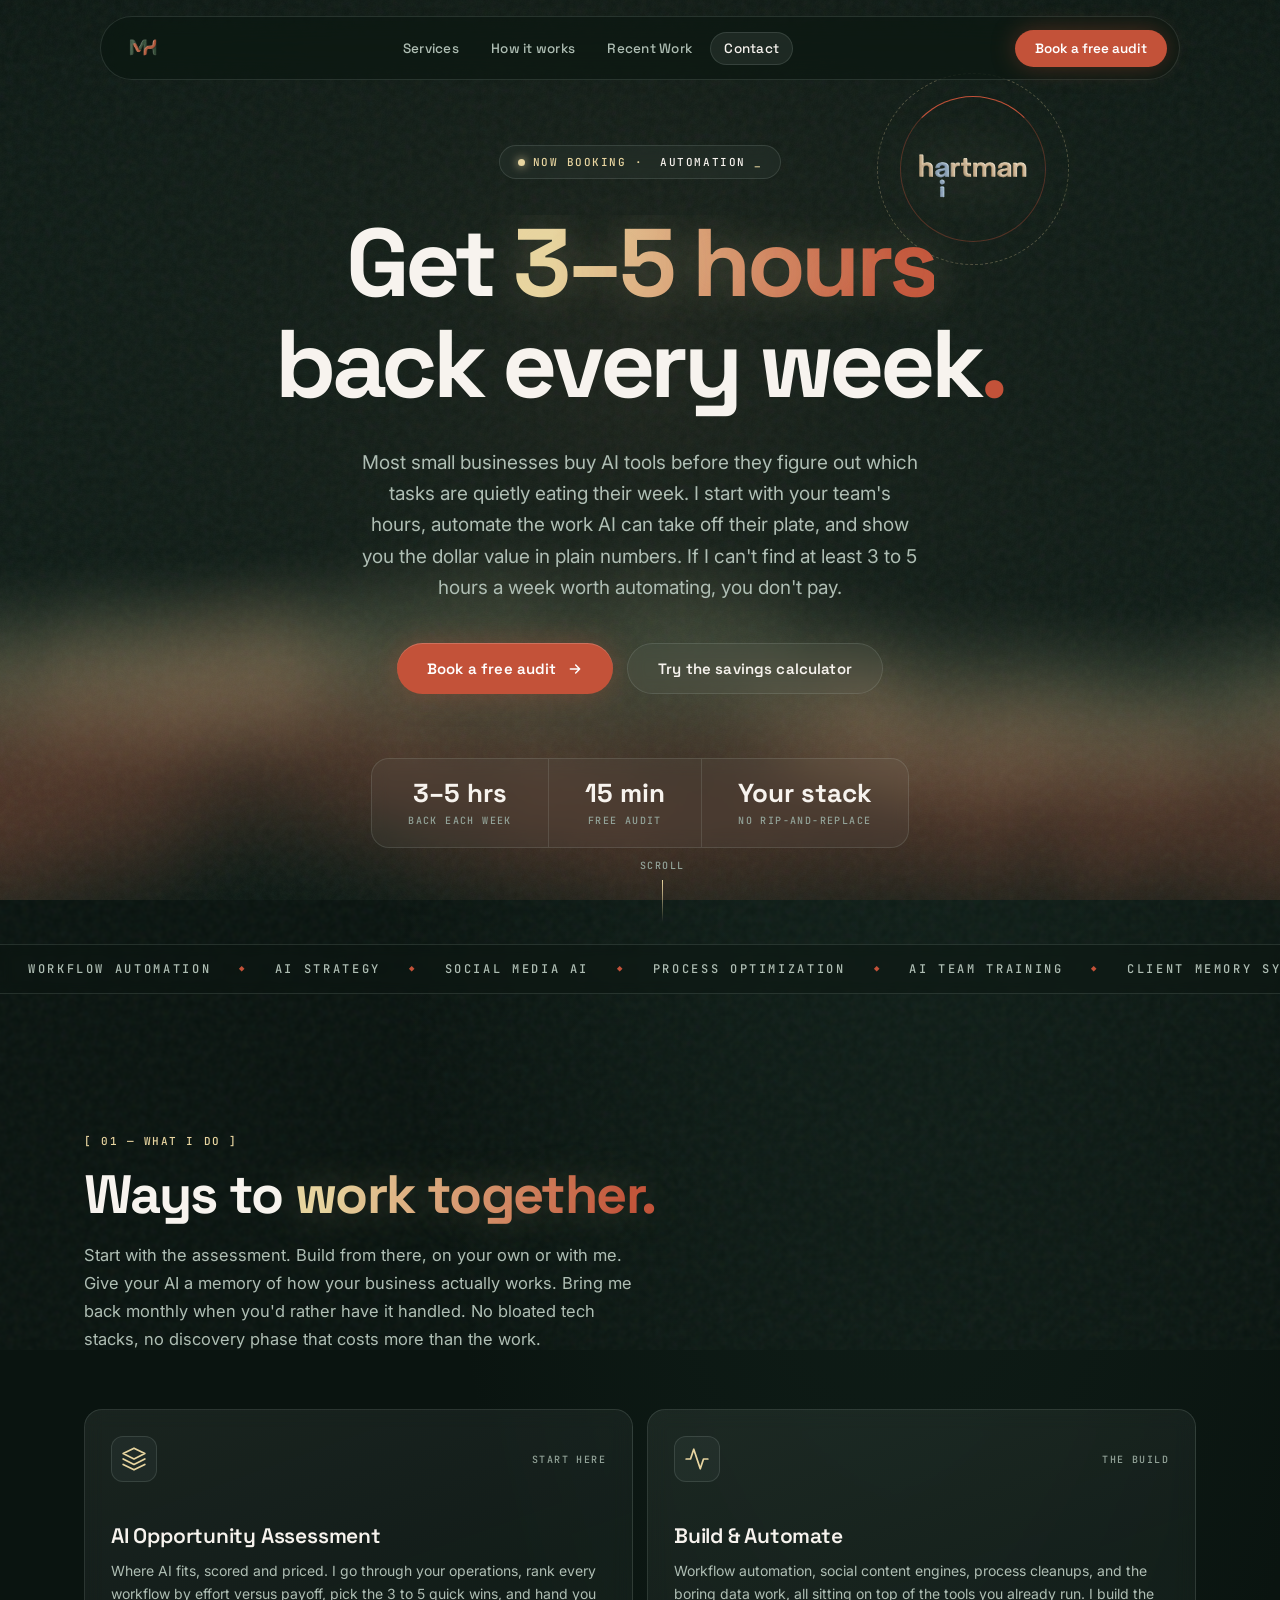
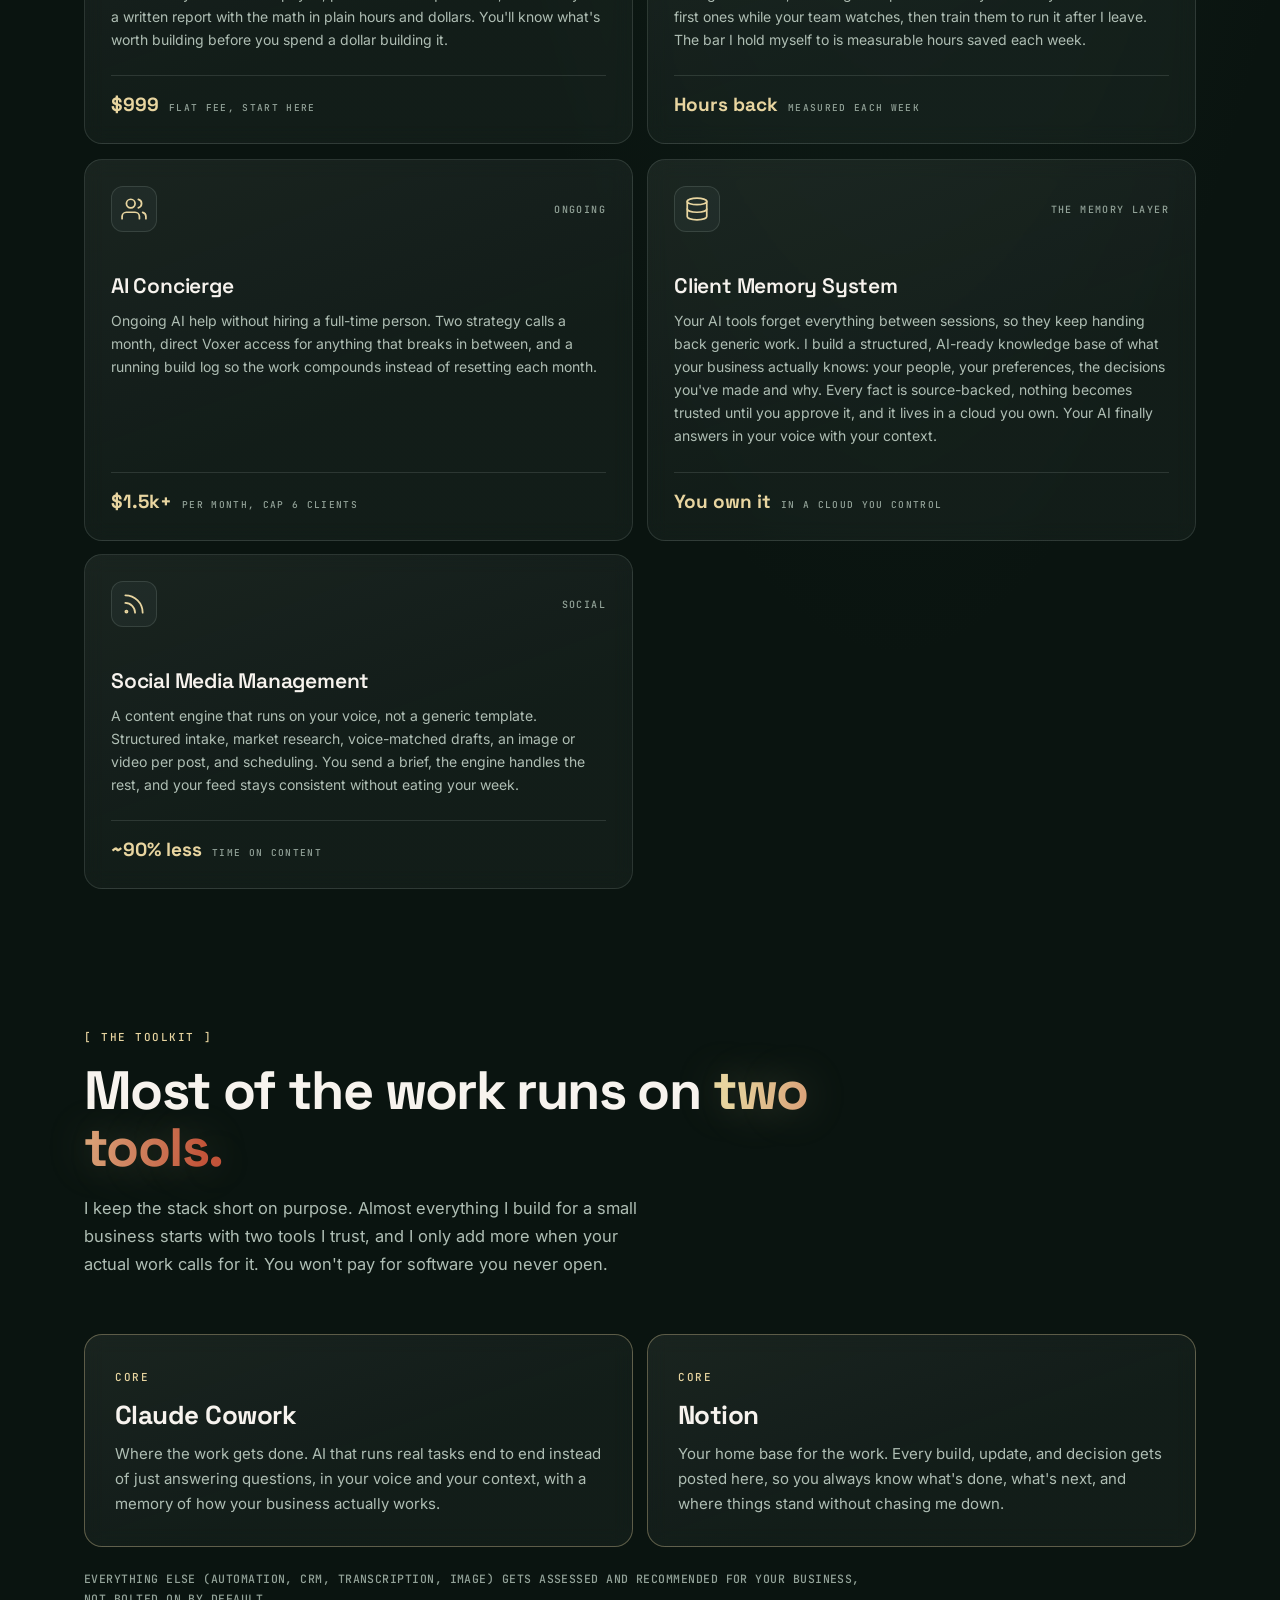
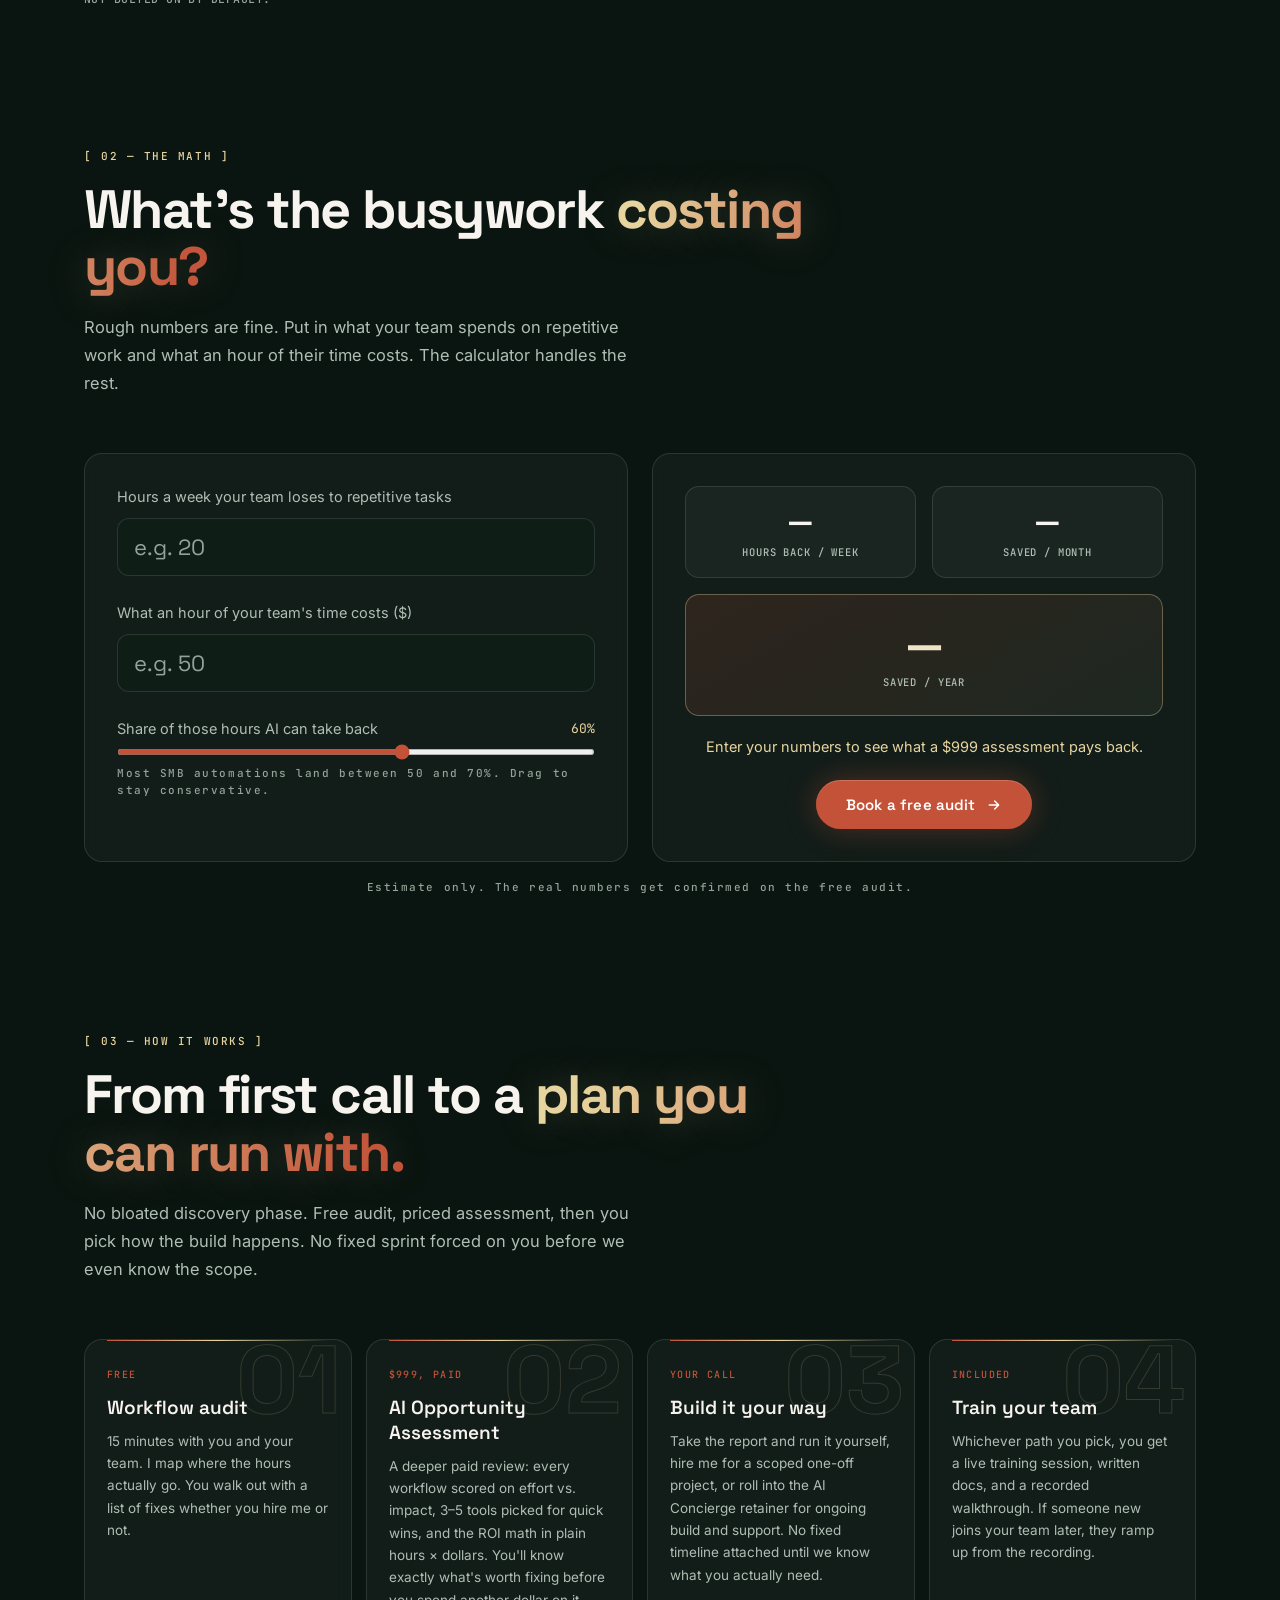
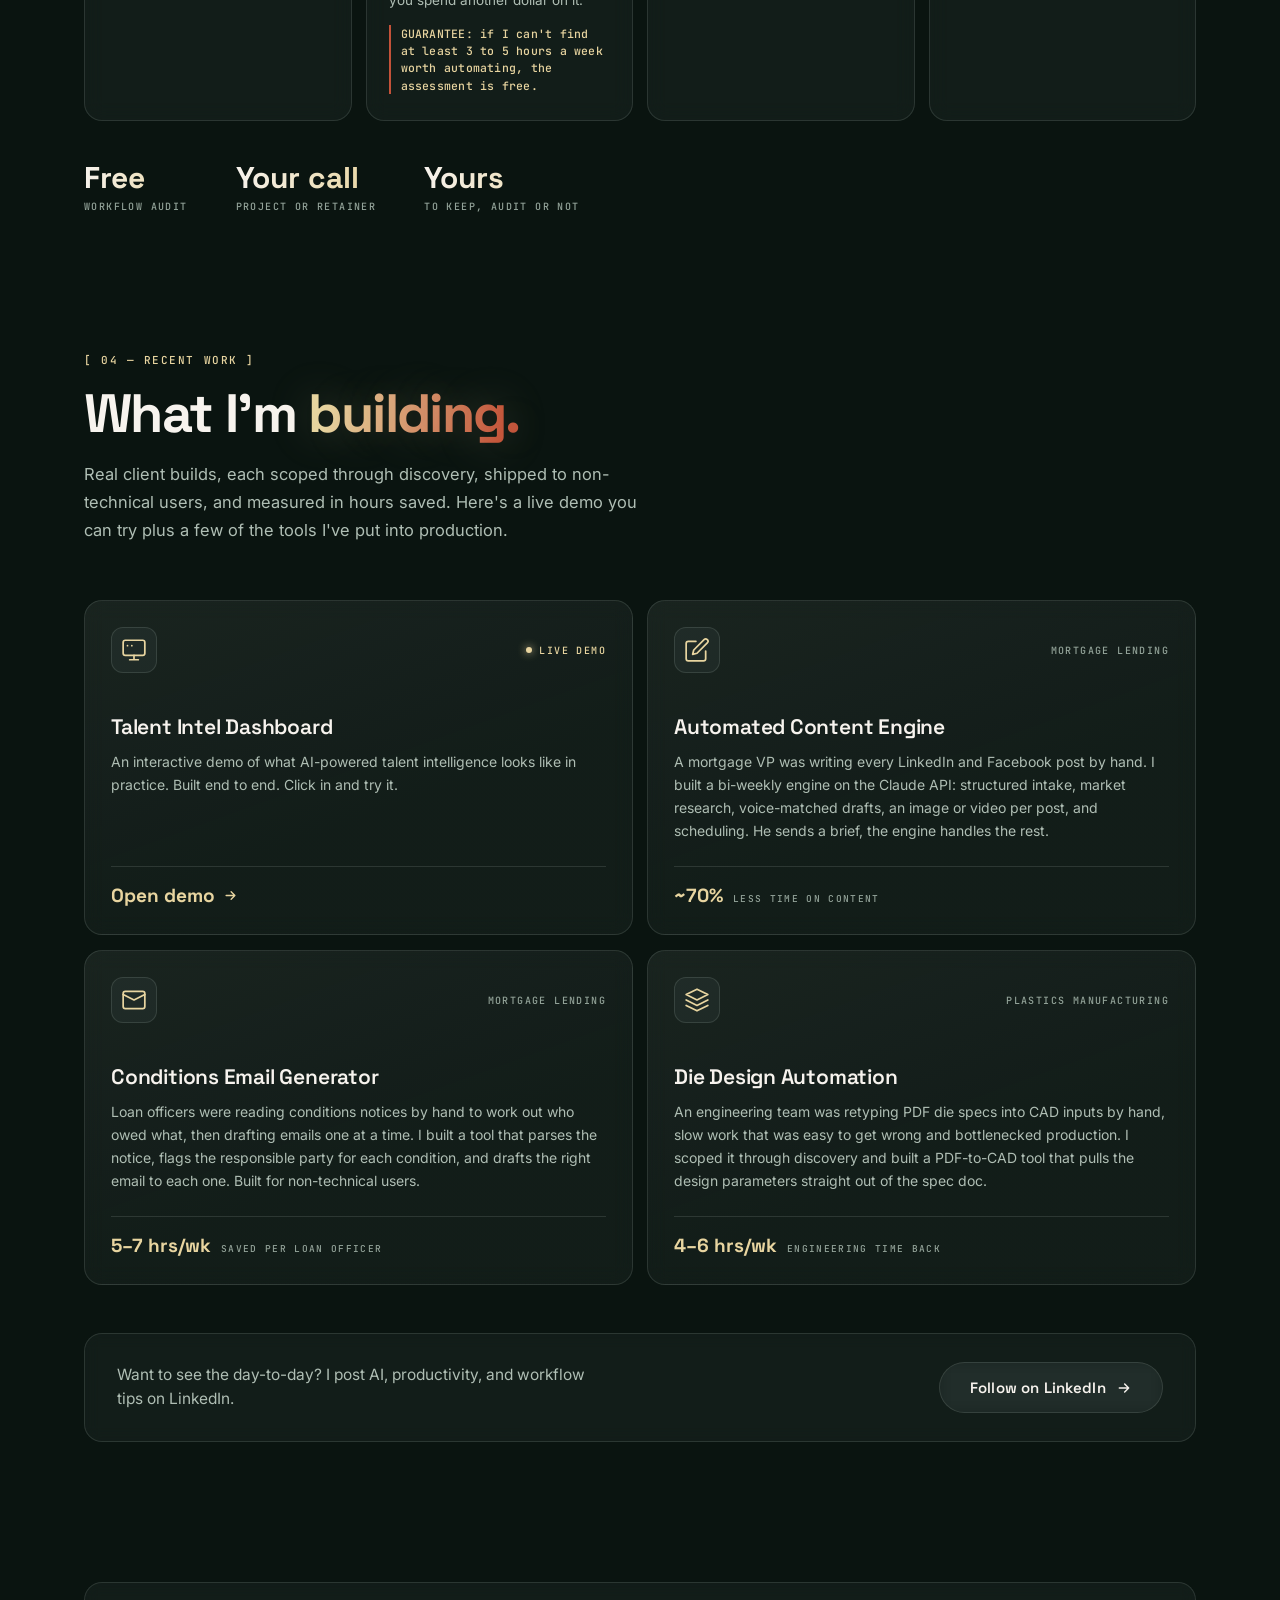
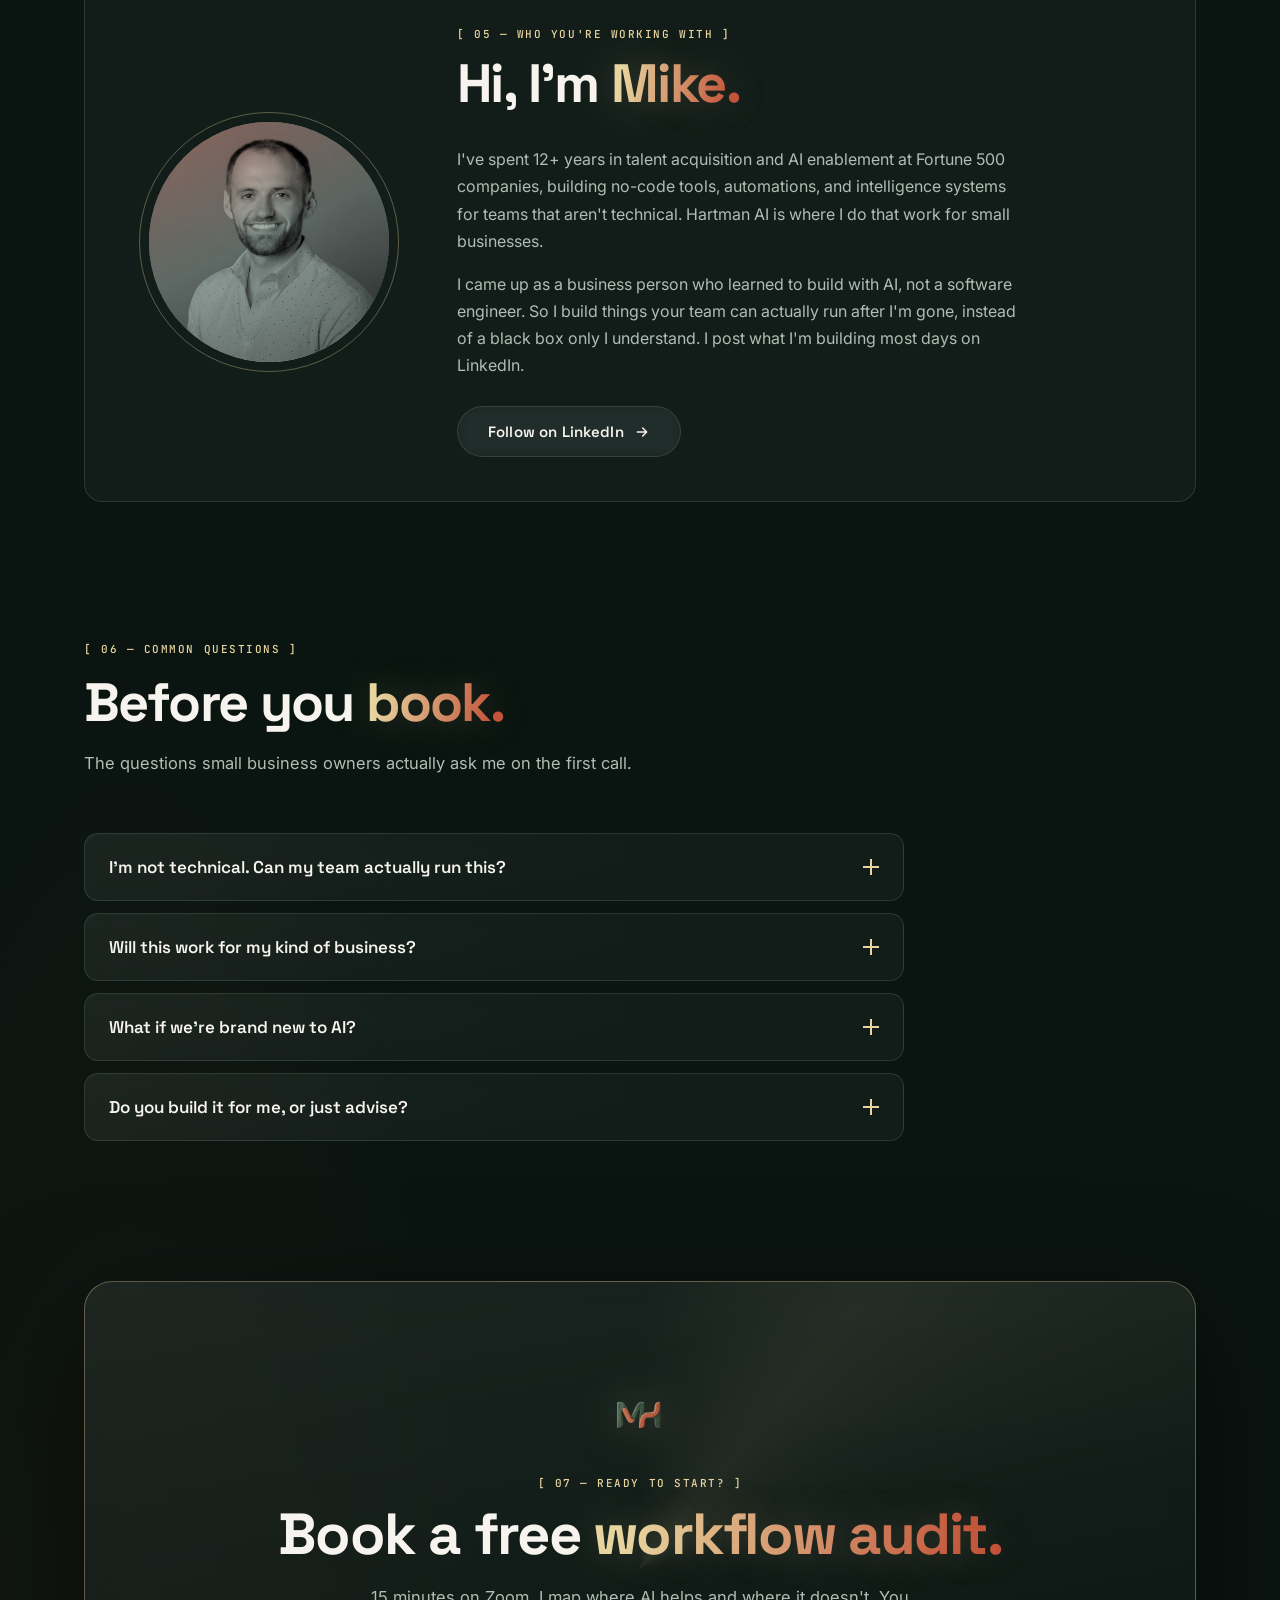
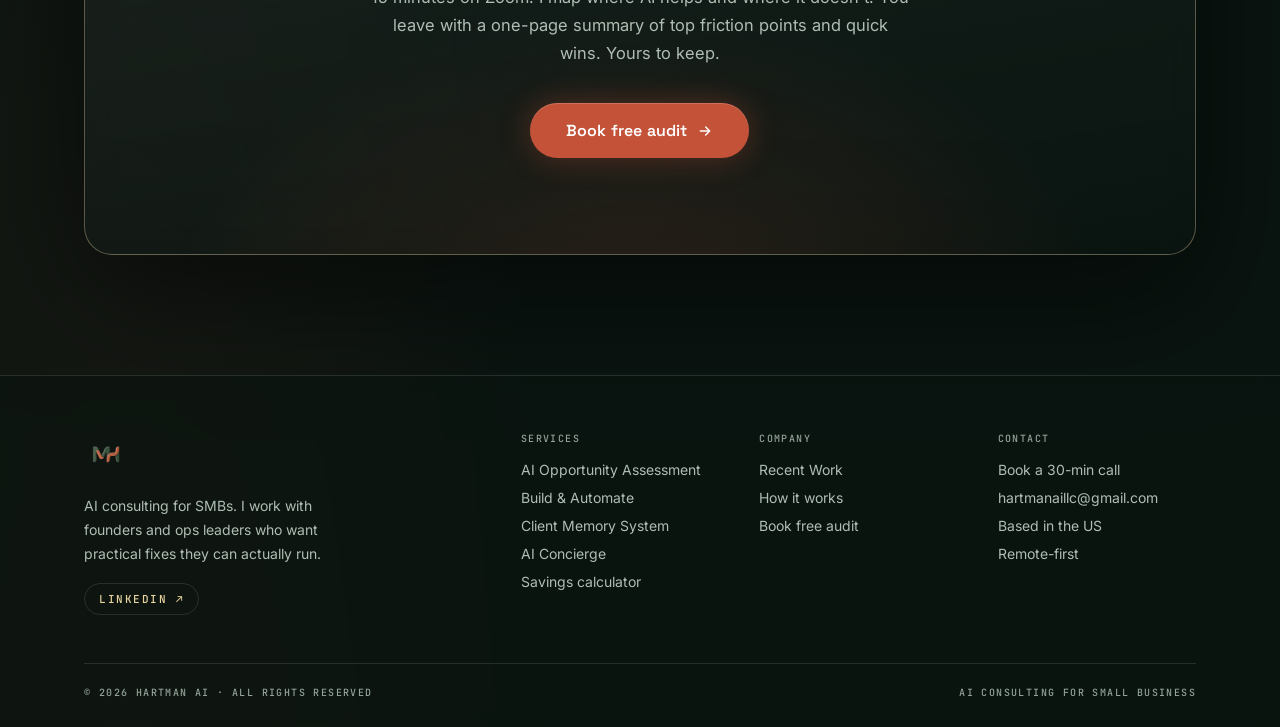
==== commit 19f09943: "Revert Second Brain band, remove Content Narration, bump SMM stat to 90% - Drop Second Brain band ad" ====
--- a/index.html
+++ b/index.html
@@ -173,18 +173,7 @@
       </div>
       <h3 class="card__title">Social Media Management</h3>
       <p class="card__body">A content engine that runs on your voice, not a generic template. Structured intake, market research, voice-matched drafts, an image or video per post, and scheduling. You send a brief, the engine handles the rest, and your feed stays consistent without eating your week.</p>
-      <div class="card__stat"><span class="card__stat-num">~70% less</span><span class="card__stat-label mono">TIME ON CONTENT</span></div>
-    </article>
-
-    <article class="card" data-reveal data-tilt>
-      <div class="card__glow" aria-hidden="true"></div>
-      <div class="card__top">
-        <div class="card__icon"><svg width="26" height="26" viewBox="0 0 24 24" fill="none" stroke="currentColor" stroke-width="1.6" stroke-linecap="round" stroke-linejoin="round"><path d="M12 1a3 3 0 0 0-3 3v8a3 3 0 0 0 6 0V4a3 3 0 0 0-3-3z"/><path d="M19 10v2a7 7 0 0 1-14 0v-2"/><line x1="12" y1="19" x2="12" y2="23"/><line x1="8" y1="23" x2="16" y2="23"/></svg></div>
-        <span class="card__tag mono">VOICE</span>
-      </div>
-      <h3 class="card__title">Content Narration</h3>
-      <p class="card__body">Turn your posts, scripts, and updates into finished audio and video in your own voice. AI narration matched to how you actually sound, paired with the visuals, so you can show up on camera and in audio without recording everything by hand.</p>
-      <div class="card__stat"><span class="card__stat-num">Your voice</span><span class="card__stat-label mono">WITHOUT THE STUDIO TIME</span></div>
+      <div class="card__stat"><span class="card__stat-num">~90% less</span><span class="card__stat-label mono">TIME ON CONTENT</span></div>
     </article>
   </div>
 </section>
@@ -209,33 +198,6 @@
     </article>
   </div>
   <p class="toolkit__foot mono" data-reveal>EVERYTHING ELSE (AUTOMATION, CRM, TRANSCRIPTION, IMAGE) GETS ASSESSED AND RECOMMENDED FOR YOUR BUSINESS, NOT BOLTED ON BY DEFAULT.</p>
-</section>
-
-<!-- ── SECOND BRAIN BAND: the memory layer ─────── -->
-<section class="section brain" id="second-brain">
-  <div class="section__head brain__head" data-reveal>
-    <div class="section__index mono">[ THE SECOND BRAIN ]</div>
-    <h2 class="section__title">Give your AI a memory of <em class="glow-text">your business.</em></h2>
-    <p class="section__lead">Your AI tools forget everything the moment a chat ends, so they keep handing back generic work. I build you a second brain: a structured, AI-ready record of what your business actually knows, that you own and any AI can read. Your tools start answering in your voice, with your facts, every time. It's the foundation the rest of the work sits on.</p>
-  </div>
-  <div class="brain__grid" data-reveal>
-    <div class="brain__item">
-      <span class="brain__label mono">SOURCE-BACKED</span>
-      <p class="brain__line">Every fact carries its source and date, so you can trust it instead of taking it on faith.</p>
-    </div>
-    <div class="brain__item">
-      <span class="brain__label mono">PROPOSE, THEN APPROVE</span>
-      <p class="brain__line">AI drafts new entries, you approve them, and nothing becomes trusted memory until you say so.</p>
-    </div>
-    <div class="brain__item">
-      <span class="brain__label mono">YOU OWN IT</span>
-      <p class="brain__line">It lives in a cloud you control, in plain files any AI can read. No lock-in to one tool or vendor.</p>
-    </div>
-    <div class="brain__item">
-      <span class="brain__label mono">SEVEN KINDS OF MEMORY</span>
-      <p class="brain__line">Who you are, your people, your rules, your history, your decisions and the reasons behind them, and your open loops.</p>
-    </div>
-  </div>
 </section>
 
 <!-- ── ROI CALCULATOR ──────────────────────────── -->
--- a/styles.css
+++ b/styles.css
@@ -824,12 +824,11 @@
   .founder__photo-wrap { width: 200px; height: 200px; }
   .founder__body { align-items: center; text-align: center; }
   .founder__lead { text-align: center; }
-  .brain__grid { grid-template-columns: repeat(2, 1fr); }
 }
 @media (max-width: 640px) {
   .hero__status { white-space: nowrap; padding: 8px 14px; }
   .hero__status .mono { font-size: 10px; letter-spacing: 0.1em; }
-  .bento, .bento--three, .bento--four, .steps, .brain__grid { grid-template-columns: 1fr; }
+  .bento, .bento--three, .bento--four, .steps { grid-template-columns: 1fr; }
   .card--wide { grid-column: span 1; }
   .hero__stats { width: 100%; flex-direction: column; }
   .hero__stats .stat + .stat { border-left: none; border-top: 1px solid var(--line); }
@@ -864,20 +863,6 @@
   font-size: 11.5px; line-height: 1.7; letter-spacing: 0.04em;
   color: var(--text-faint); max-width: 780px;
 }
-
-/* ── SECOND BRAIN BAND ───────────────────────── */
-.brain__head { max-width: 820px; }
-.brain__grid {
-  display: grid; grid-template-columns: repeat(4, 1fr); gap: 16px;
-}
-.brain__item {
-  position: relative; padding: 22px 22px 22px 24px;
-  border-left: 2px solid var(--line-bright);
-  border-radius: 4px 14px 14px 4px;
-  background: linear-gradient(120deg, var(--glass) 0%, transparent 80%);
-}
-.brain__label { color: var(--ochre); display: block; margin-bottom: 10px; font-size: 11px; letter-spacing: 0.06em; }
-.brain__line { font-size: 14.5px; line-height: 1.6; color: var(--text-muted); }
 
 /* ── FAQ ─────────────────────────────────────── */
 .faq { display: flex; flex-direction: column; gap: 12px; max-width: 820px; }
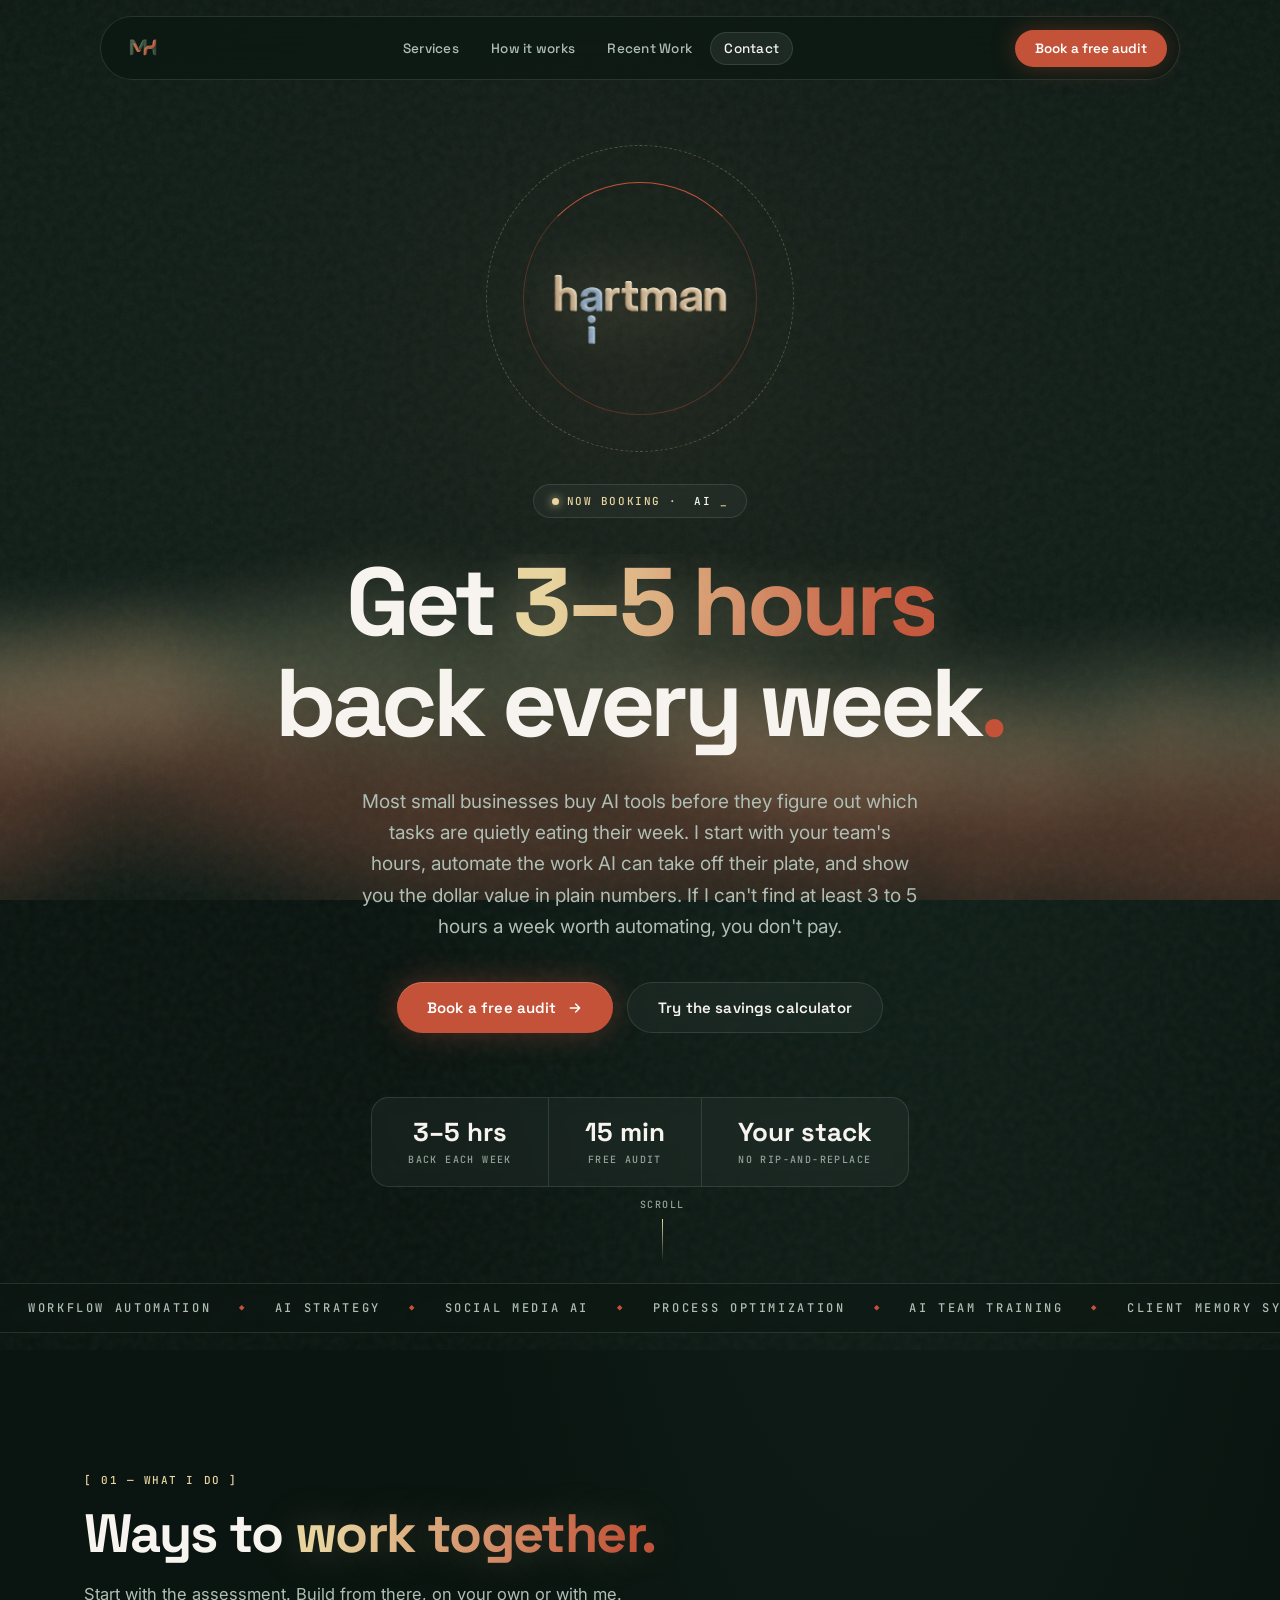
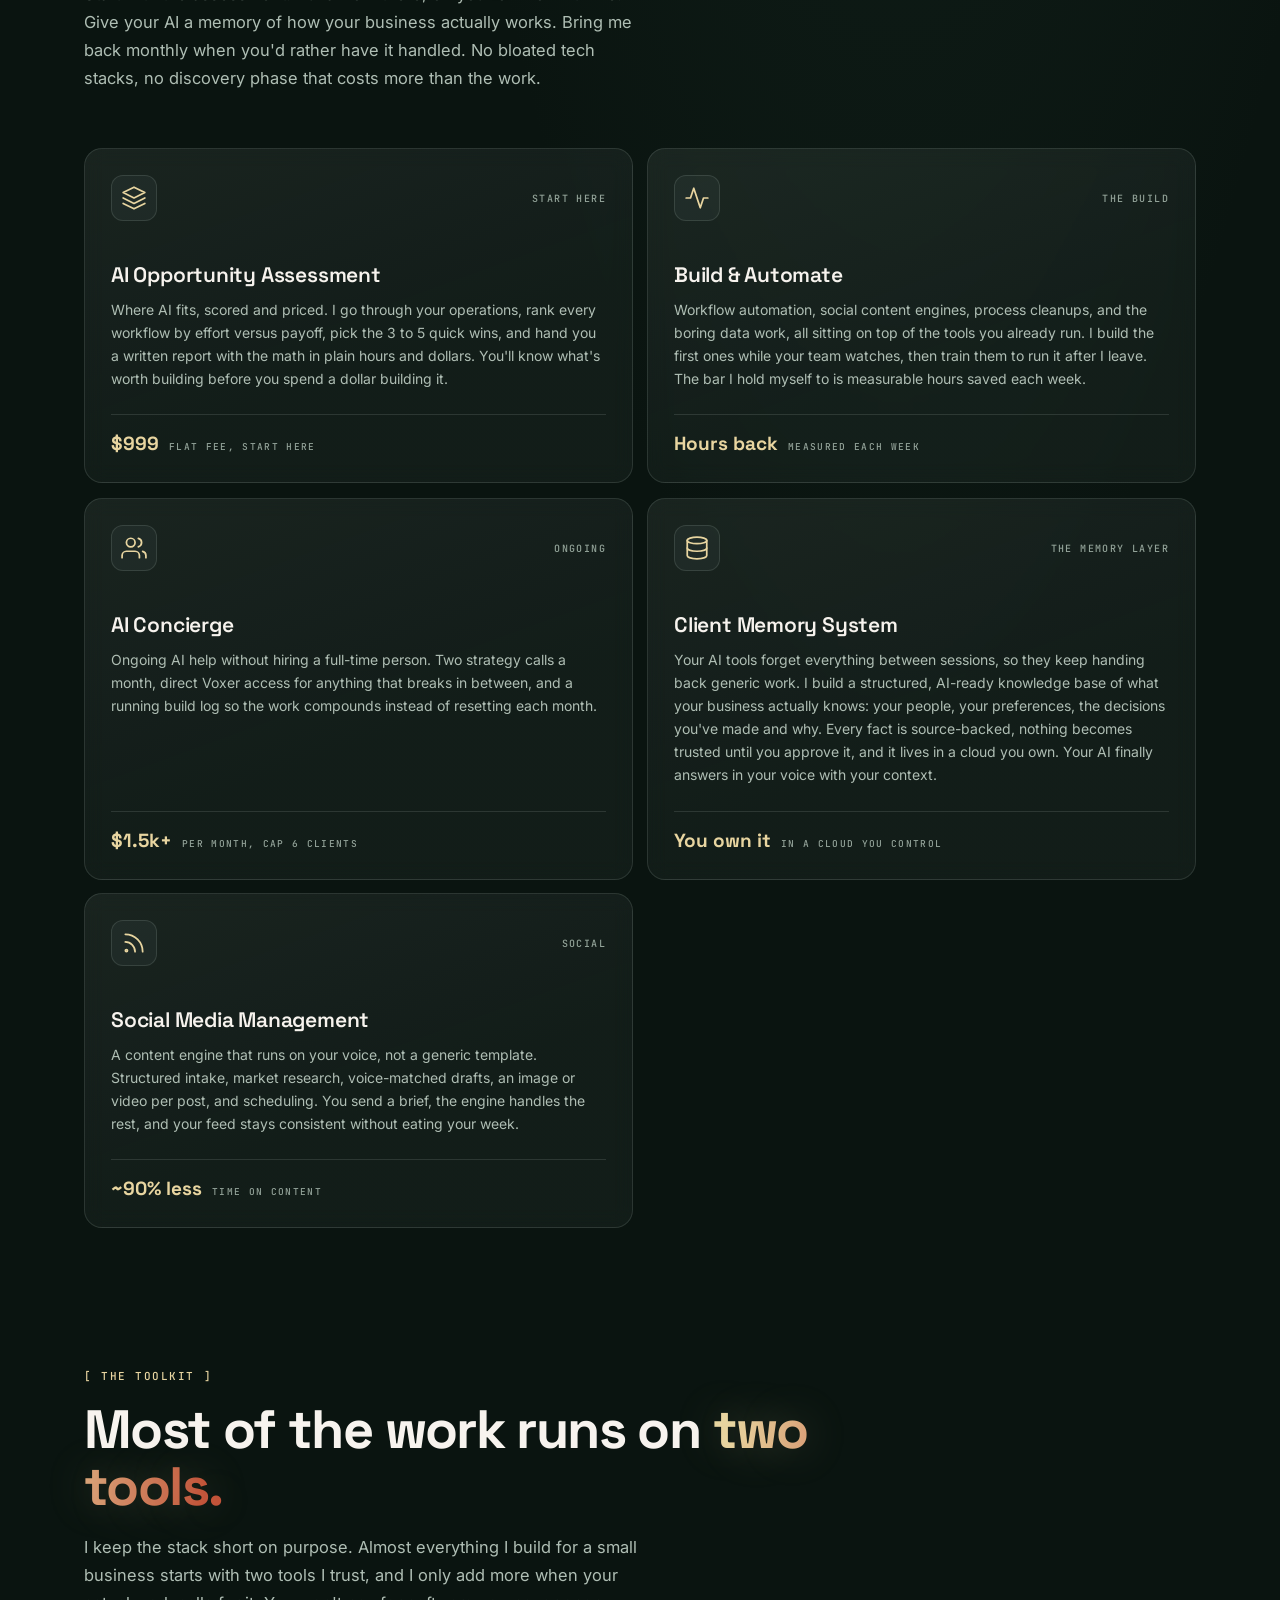
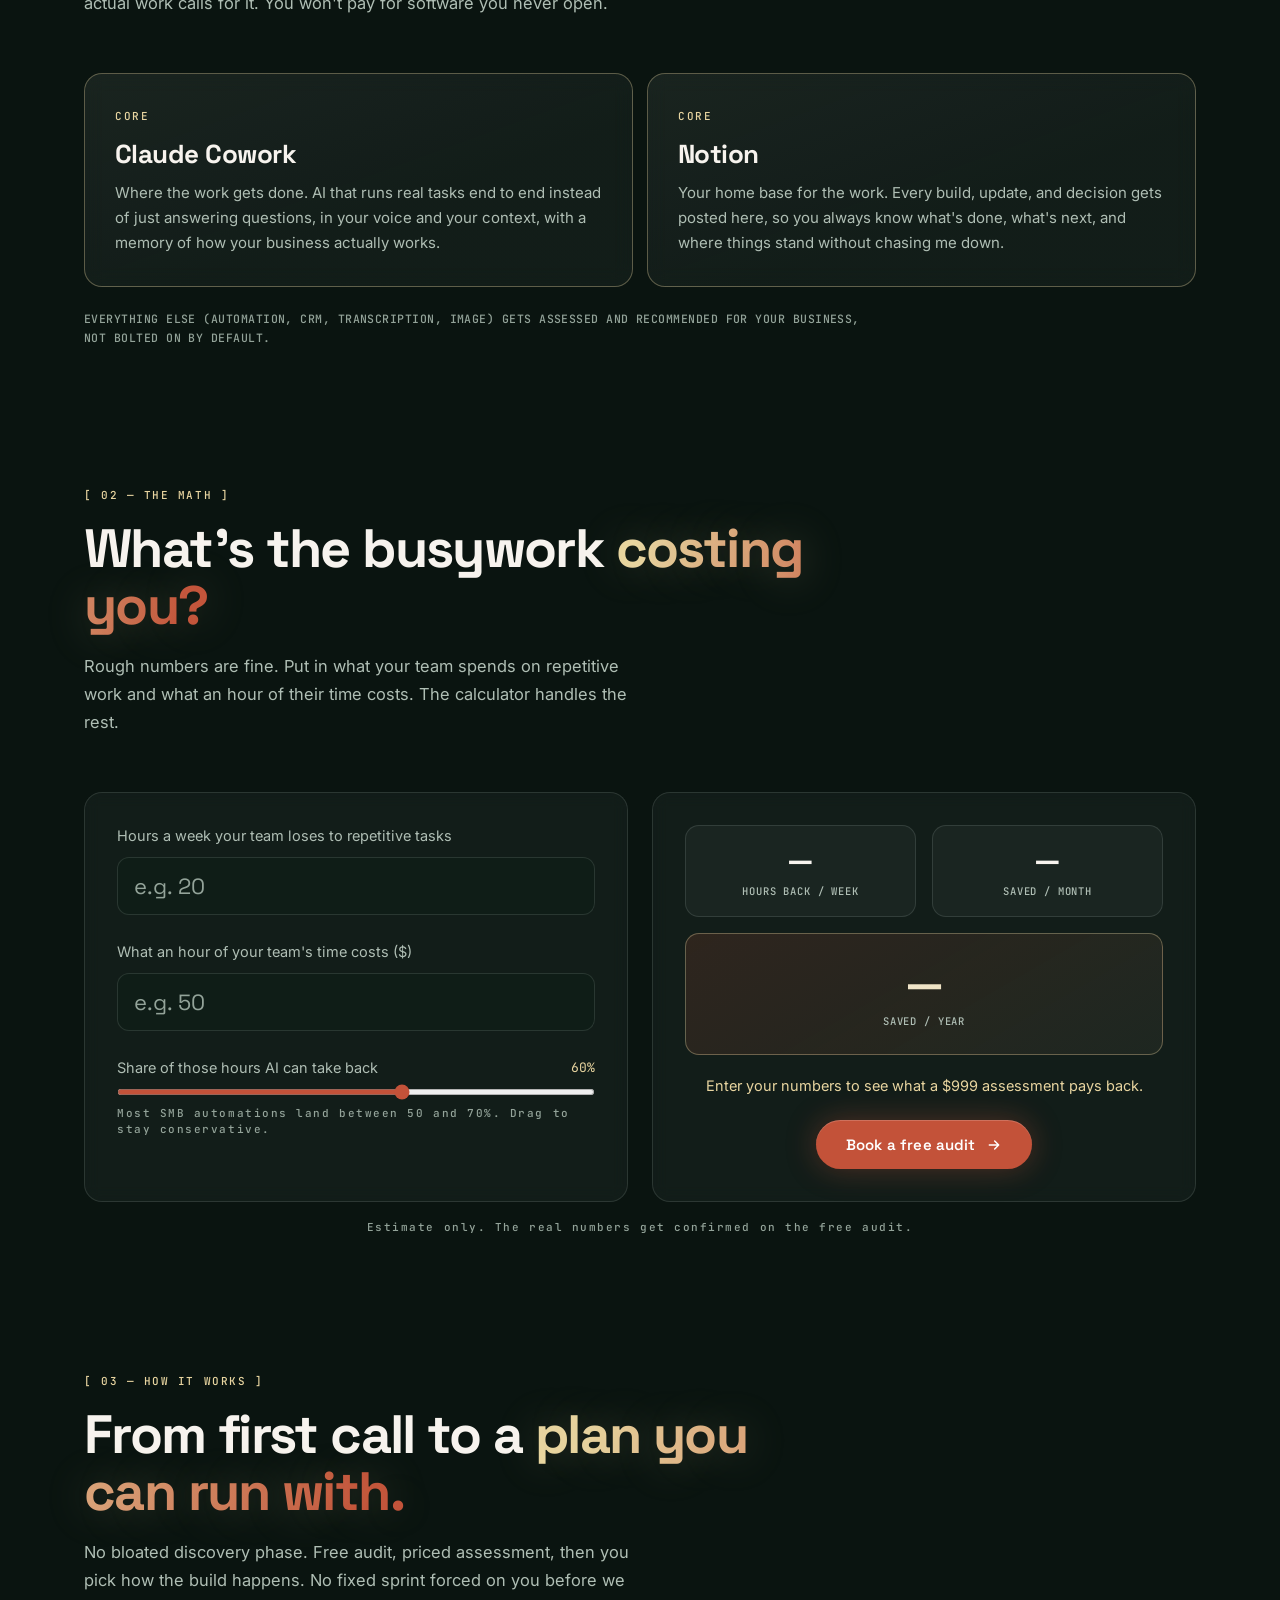
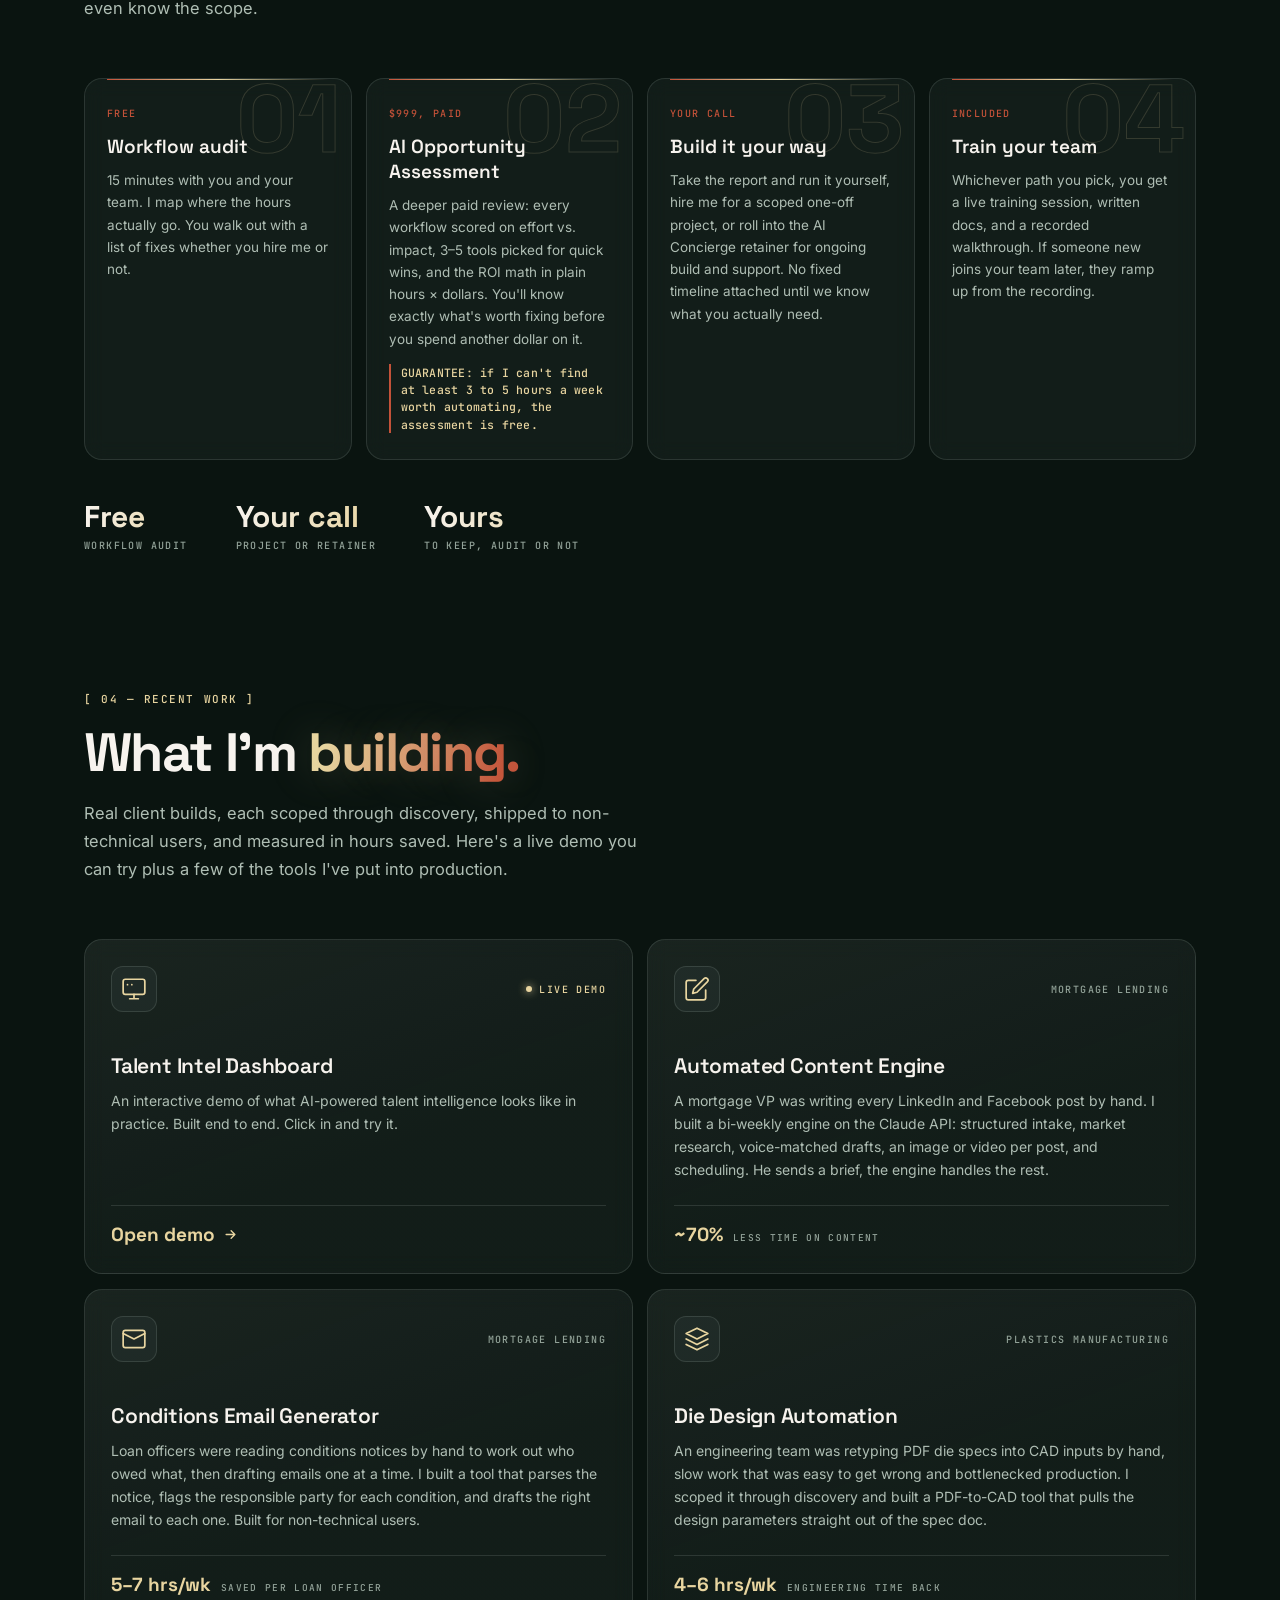
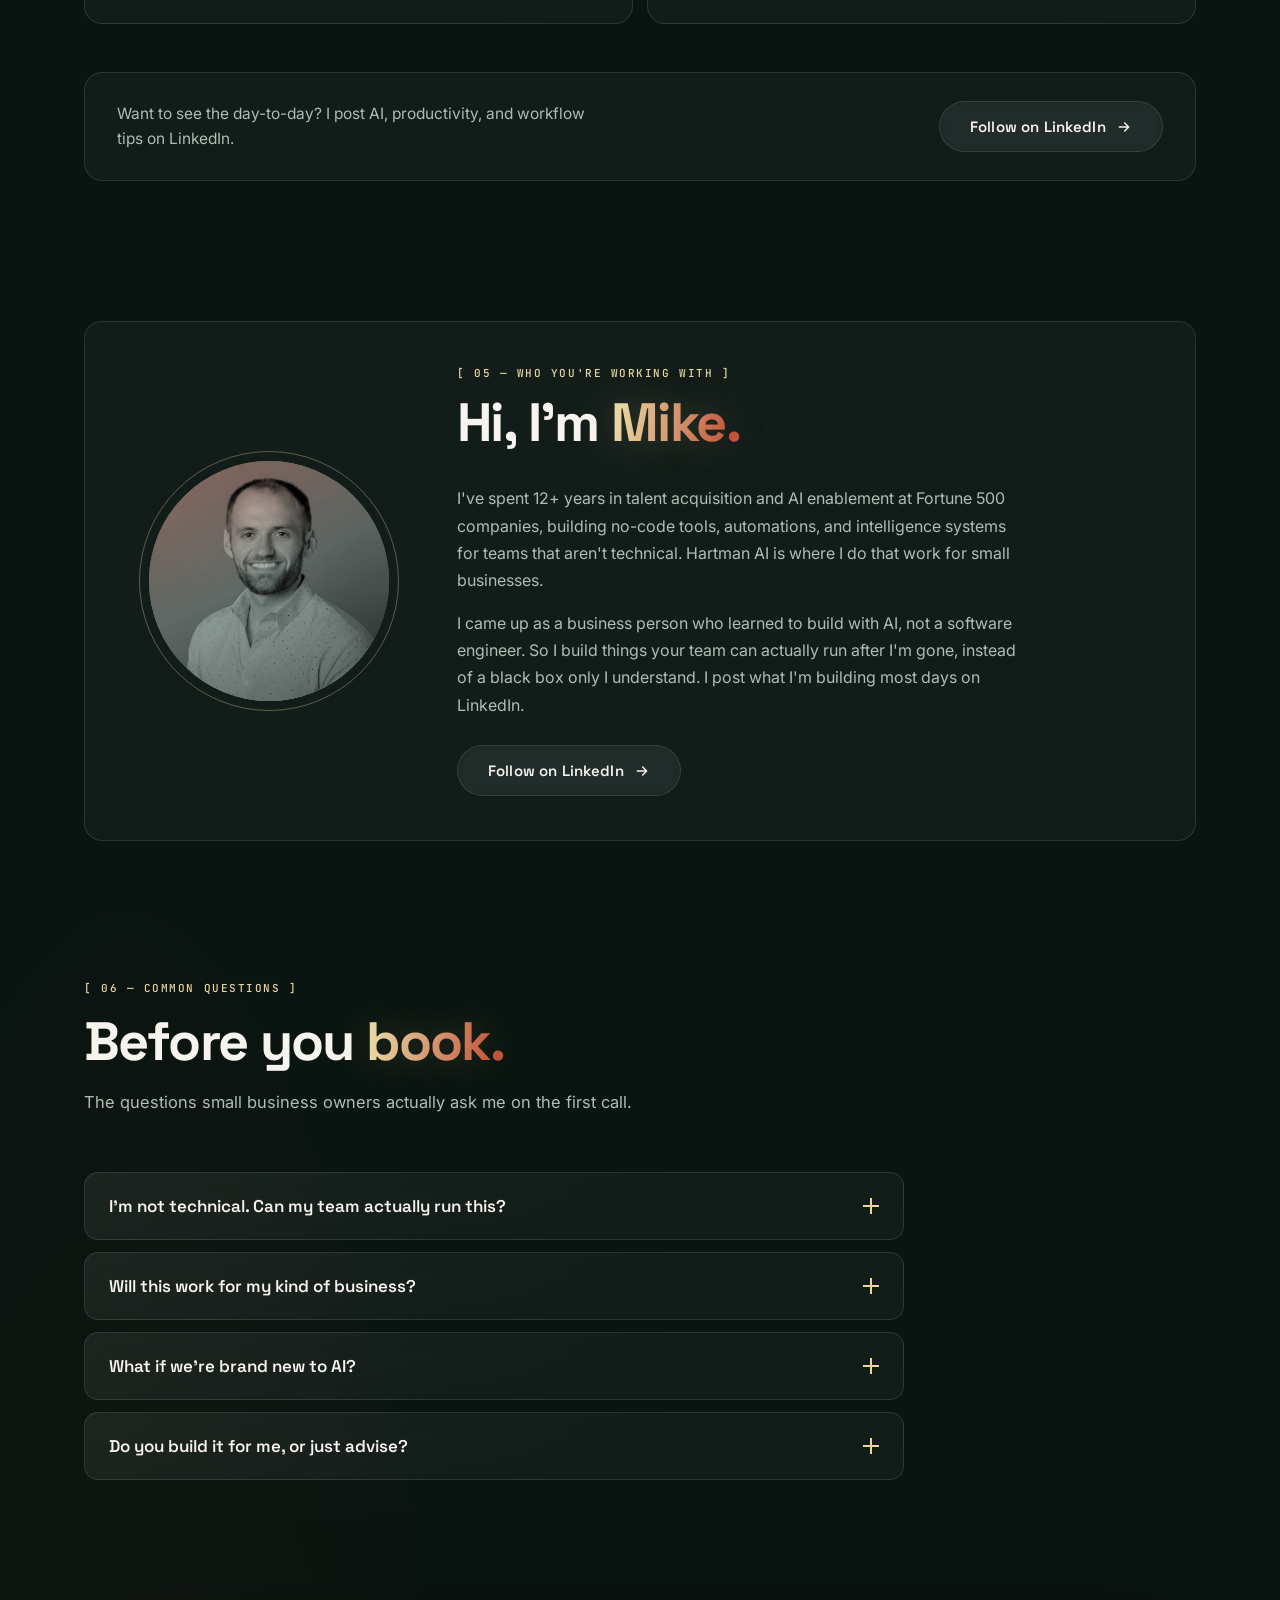
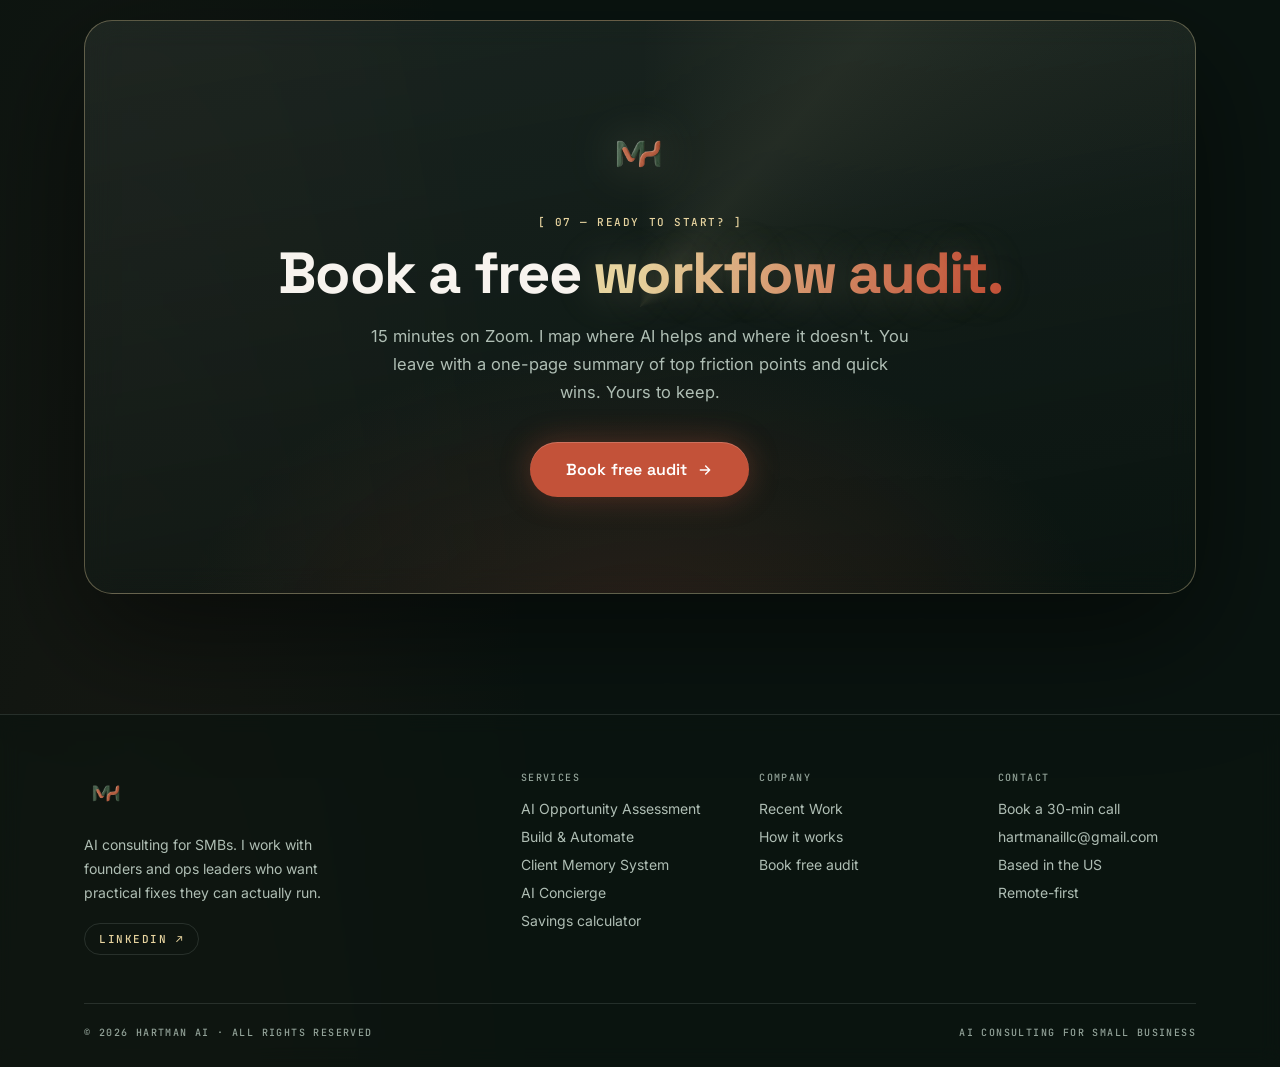
==== commit fb0ac6c8: "Move hero orb above hero content, center it, enlarge Was absolute-positioned in the top-right corner" ====
--- a/index.html
+++ b/index.html
@@ -63,6 +63,12 @@
 <!-- ── HERO ────────────────────────────────────── -->
 <section class="hero" id="top">
   <div class="hero__inner">
+    <div class="hero__orb" data-hero-step aria-hidden="true">
+      <div class="orb__ring orb__ring--1"></div>
+      <div class="orb__ring orb__ring--2"></div>
+      <img src="assets/hartman-wordmark.png" alt="Hartman AI" class="orb__mark" width="875" height="485" fetchpriority="high" id="heroOrb">
+    </div>
+
     <div class="hero__status" data-hero-step>
       <span class="hero__status-dot" aria-hidden="true"></span>
       <span class="mono hero__status-sys">NOW BOOKING&nbsp;·&nbsp;</span>
@@ -83,12 +89,6 @@
         <svg width="16" height="16" viewBox="0 0 24 24" fill="none" stroke="currentColor" stroke-width="2.2" stroke-linecap="round" stroke-linejoin="round" aria-hidden="true"><path d="M5 12h14M13 6l6 6-6 6"/></svg>
       </a>
       <a href="#calculator" class="btn btn--ghost" data-magnetic>Try the savings calculator</a>
-    </div>
-
-    <div class="hero__orb" data-hero-step aria-hidden="true">
-      <div class="orb__ring orb__ring--1"></div>
-      <div class="orb__ring orb__ring--2"></div>
-      <img src="assets/hartman-wordmark.png" alt="Hartman AI" class="orb__mark" width="875" height="485" fetchpriority="high" id="heroOrb">
     </div>
 
     <div class="hero__stats" data-hero-step>
--- a/styles.css
+++ b/styles.css
@@ -279,11 +279,11 @@
 
 /* Orb — brand mark in a hologram ring */
 .hero__orb {
-  position: absolute;
-  right: clamp(-120px, -5vw, -56px); top: -72px;
-  width: clamp(140px, 15vw, 200px);
+  position: relative;
+  width: clamp(220px, 24vw, 320px);
   aspect-ratio: 1;
   display: flex; align-items: center; justify-content: center;
+  margin: 0 auto 32px;
   z-index: 0;
   opacity: 0.9;
 }
@@ -787,16 +787,12 @@
   .bento { grid-template-columns: repeat(2, 1fr); }
   .bento--three { grid-template-columns: repeat(2, 1fr); }
   .steps { grid-template-columns: repeat(2, 1fr); }
-  .hero__orb { right: -48px; top: -60px; opacity: 0.5; }
+  .hero__orb { width: clamp(190px, 26vw, 260px); }
 }
 @media (max-width: 880px) {
   .hero__orb {
-    display: flex;
-    position: relative;
-    right: auto; top: auto;
-    margin: 14px auto 4px;
-    width: clamp(150px, 44vw, 200px);
-    opacity: 0.9;
+    width: clamp(160px, 48vw, 220px);
+    margin-bottom: 24px;
   }
   .nav__links { display: none; }
   .nav__links.is-open {
